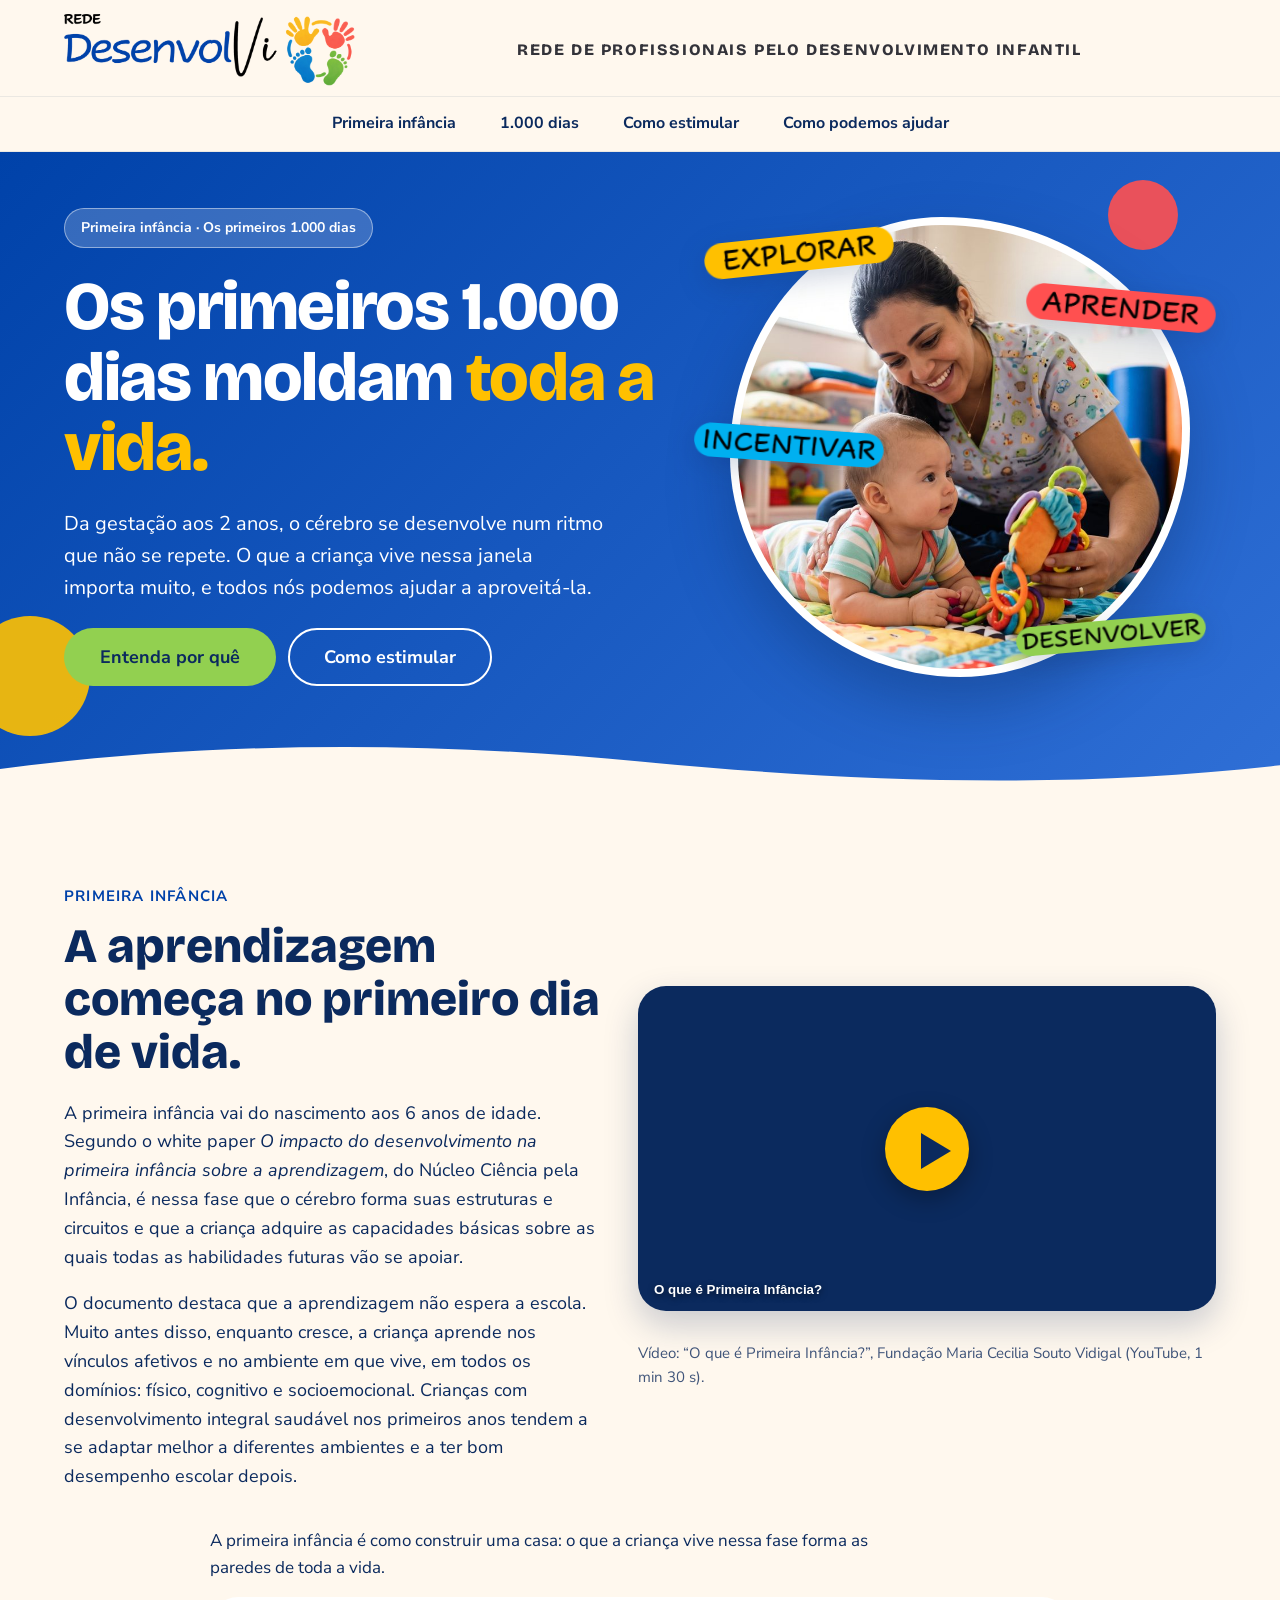
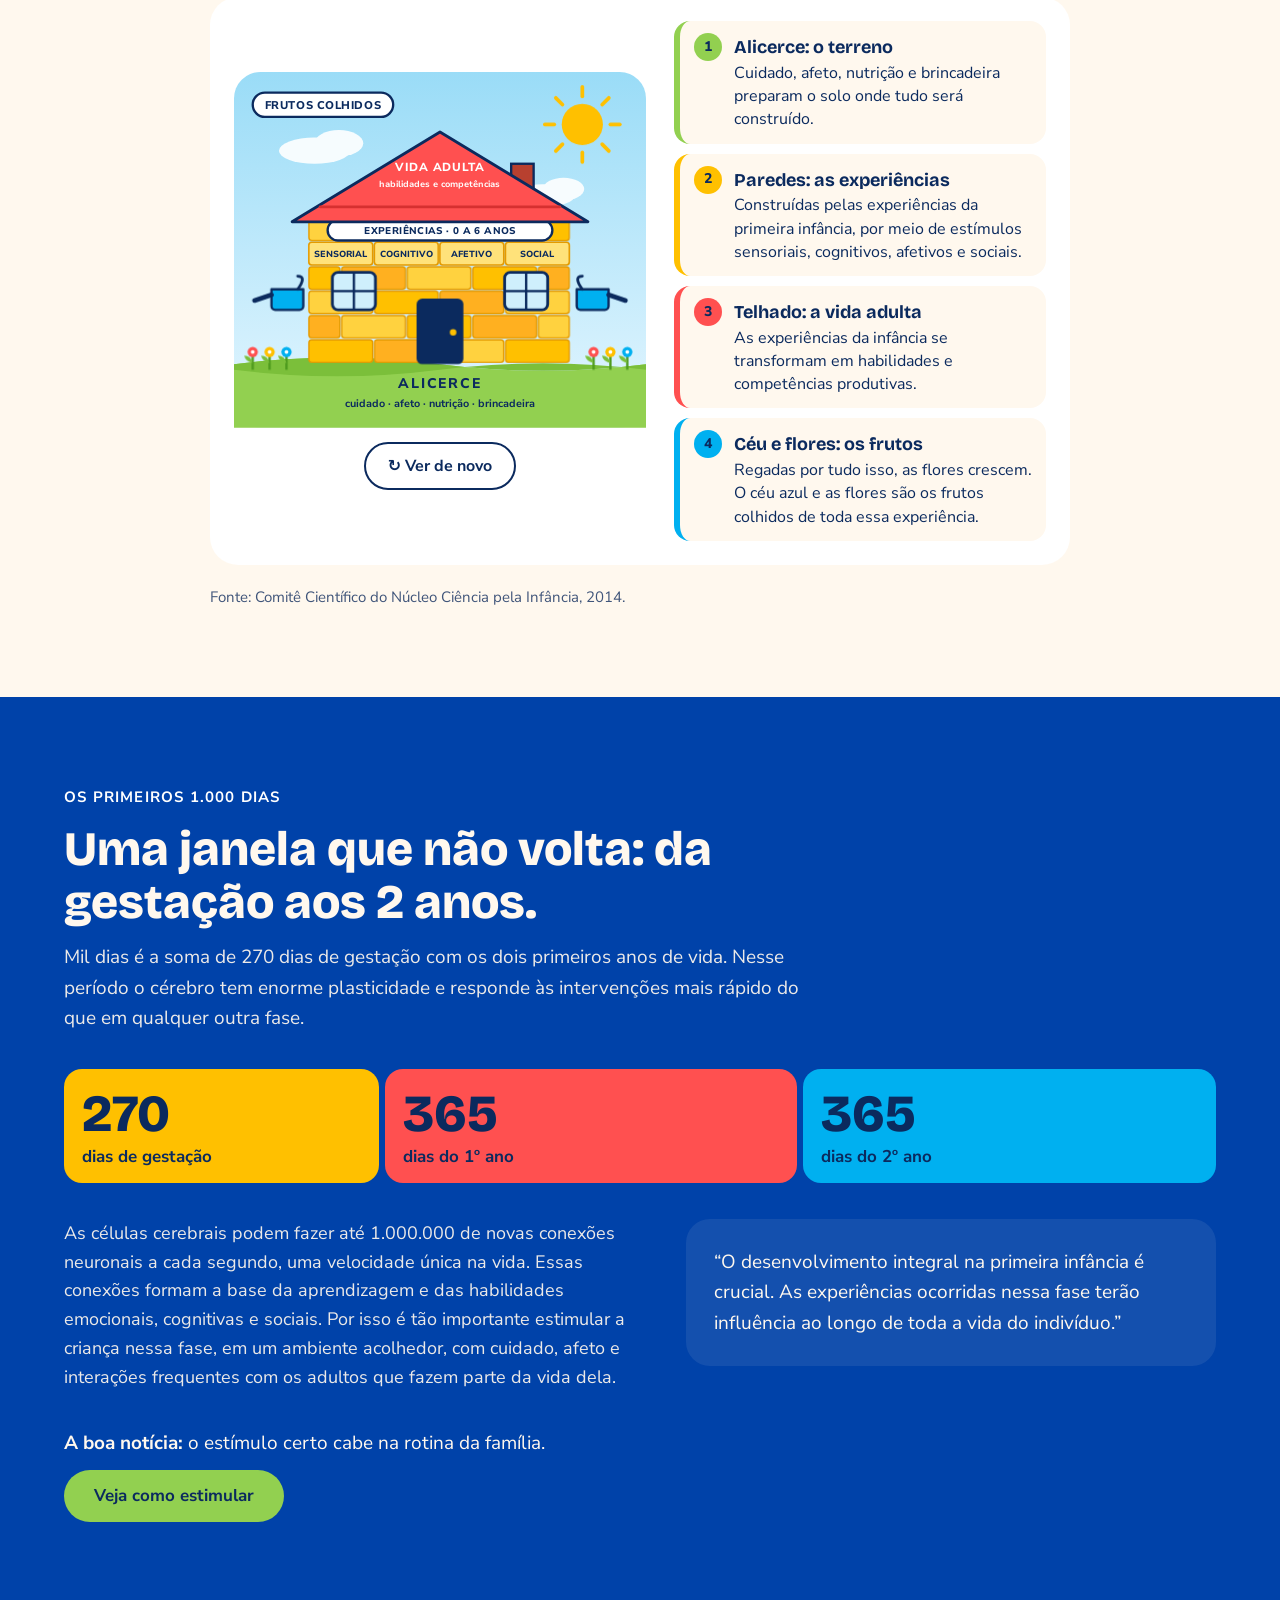
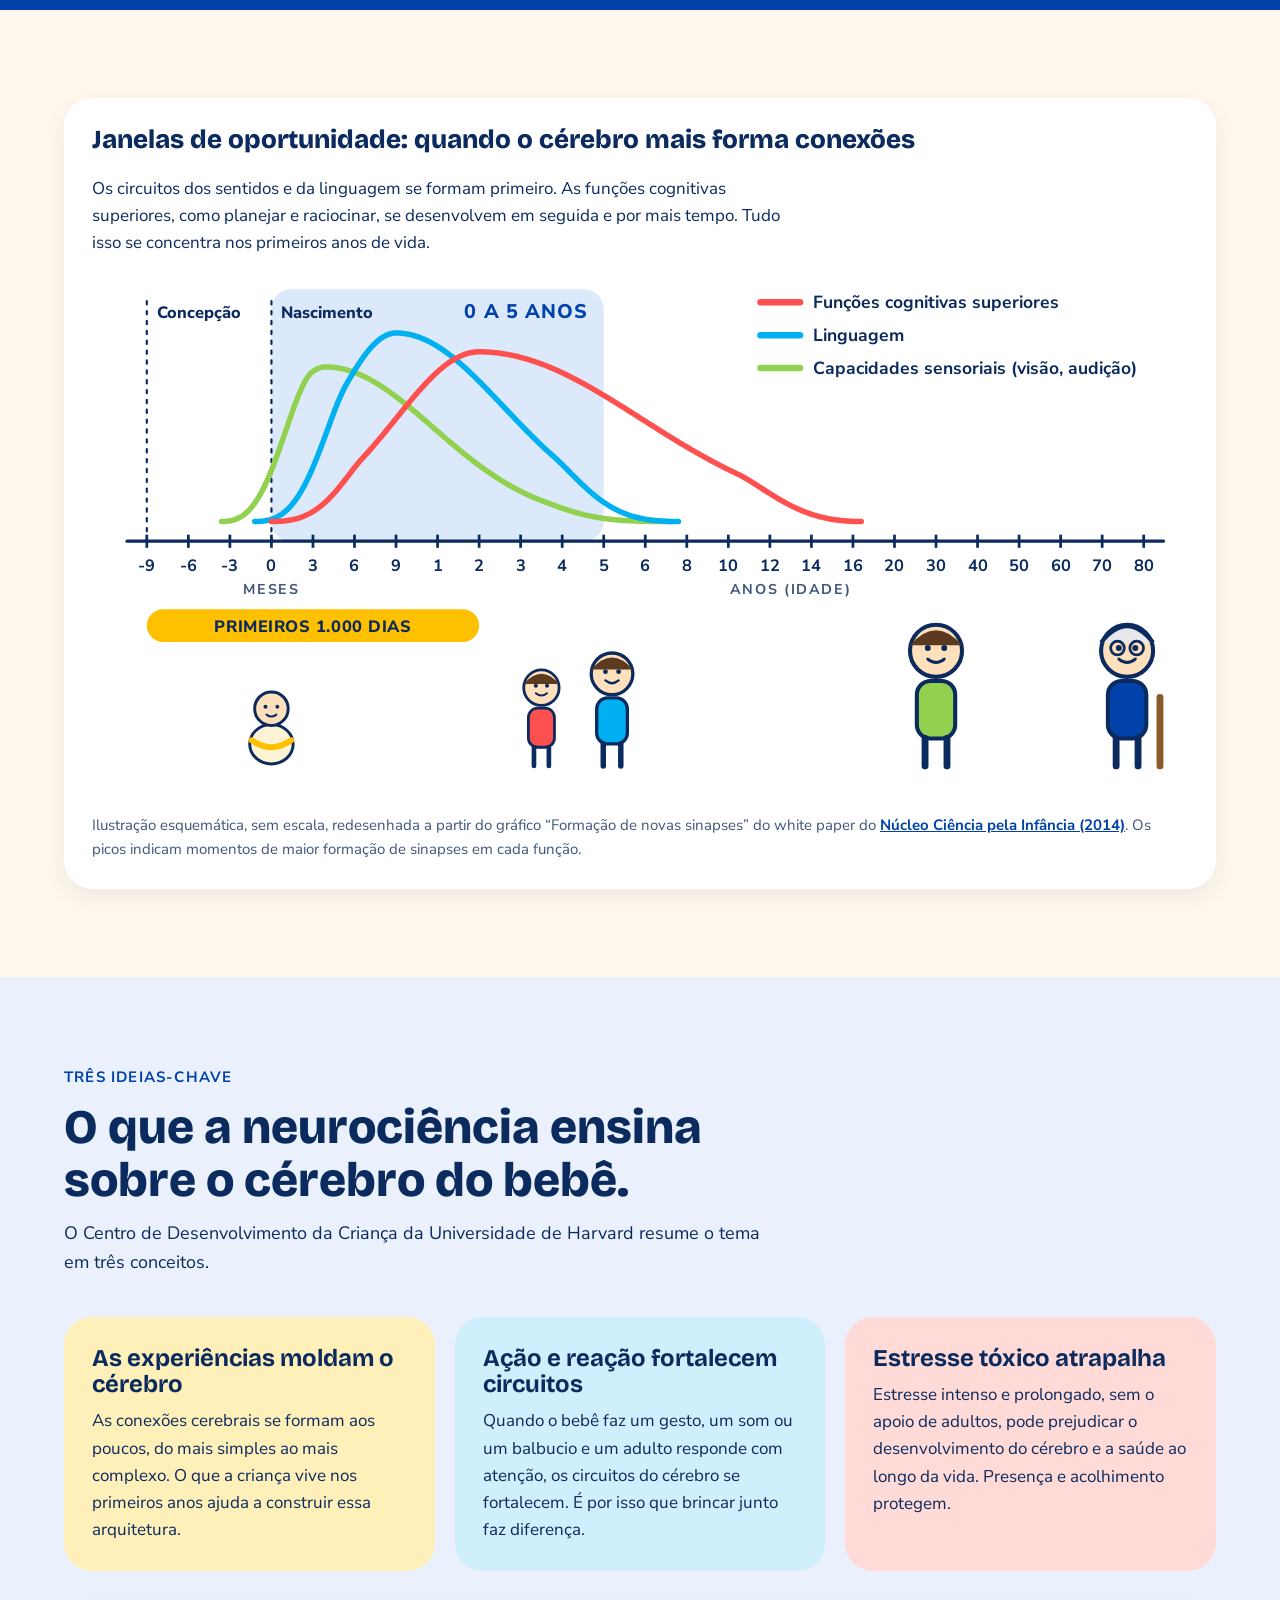
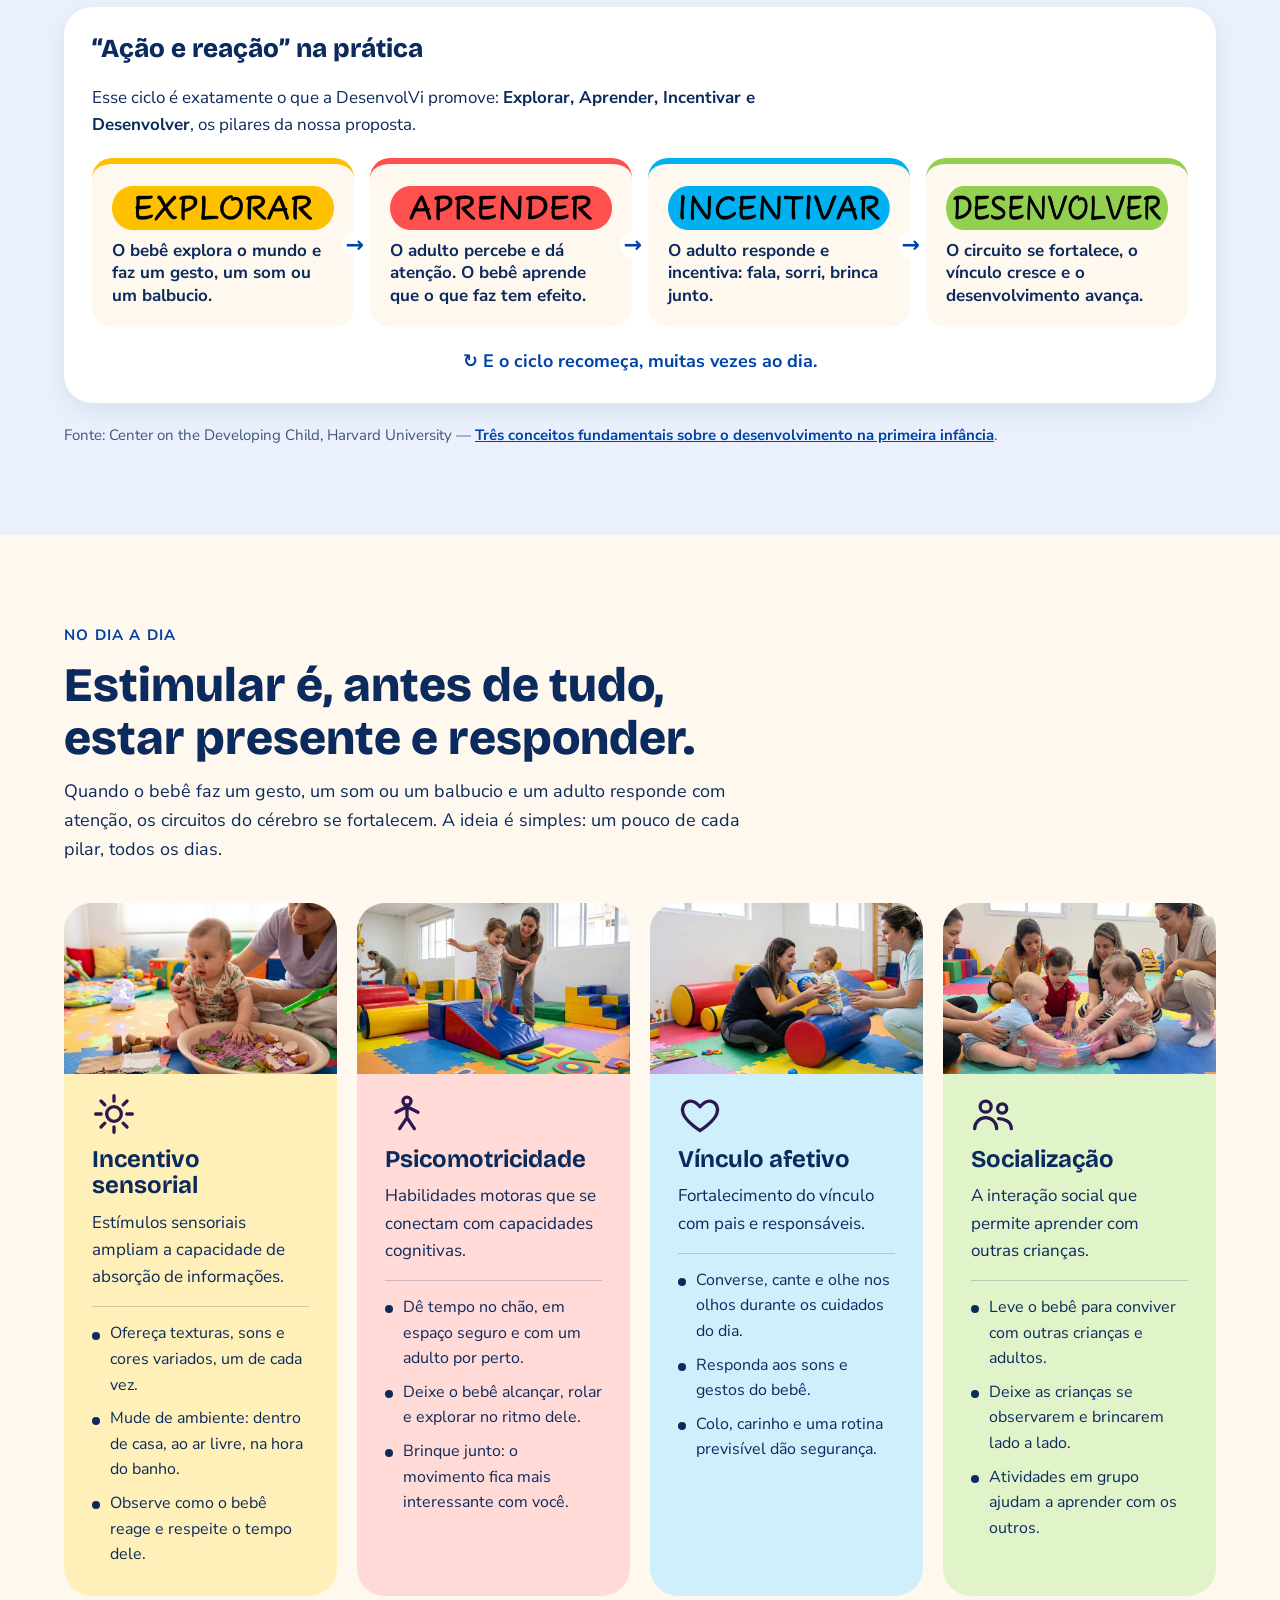
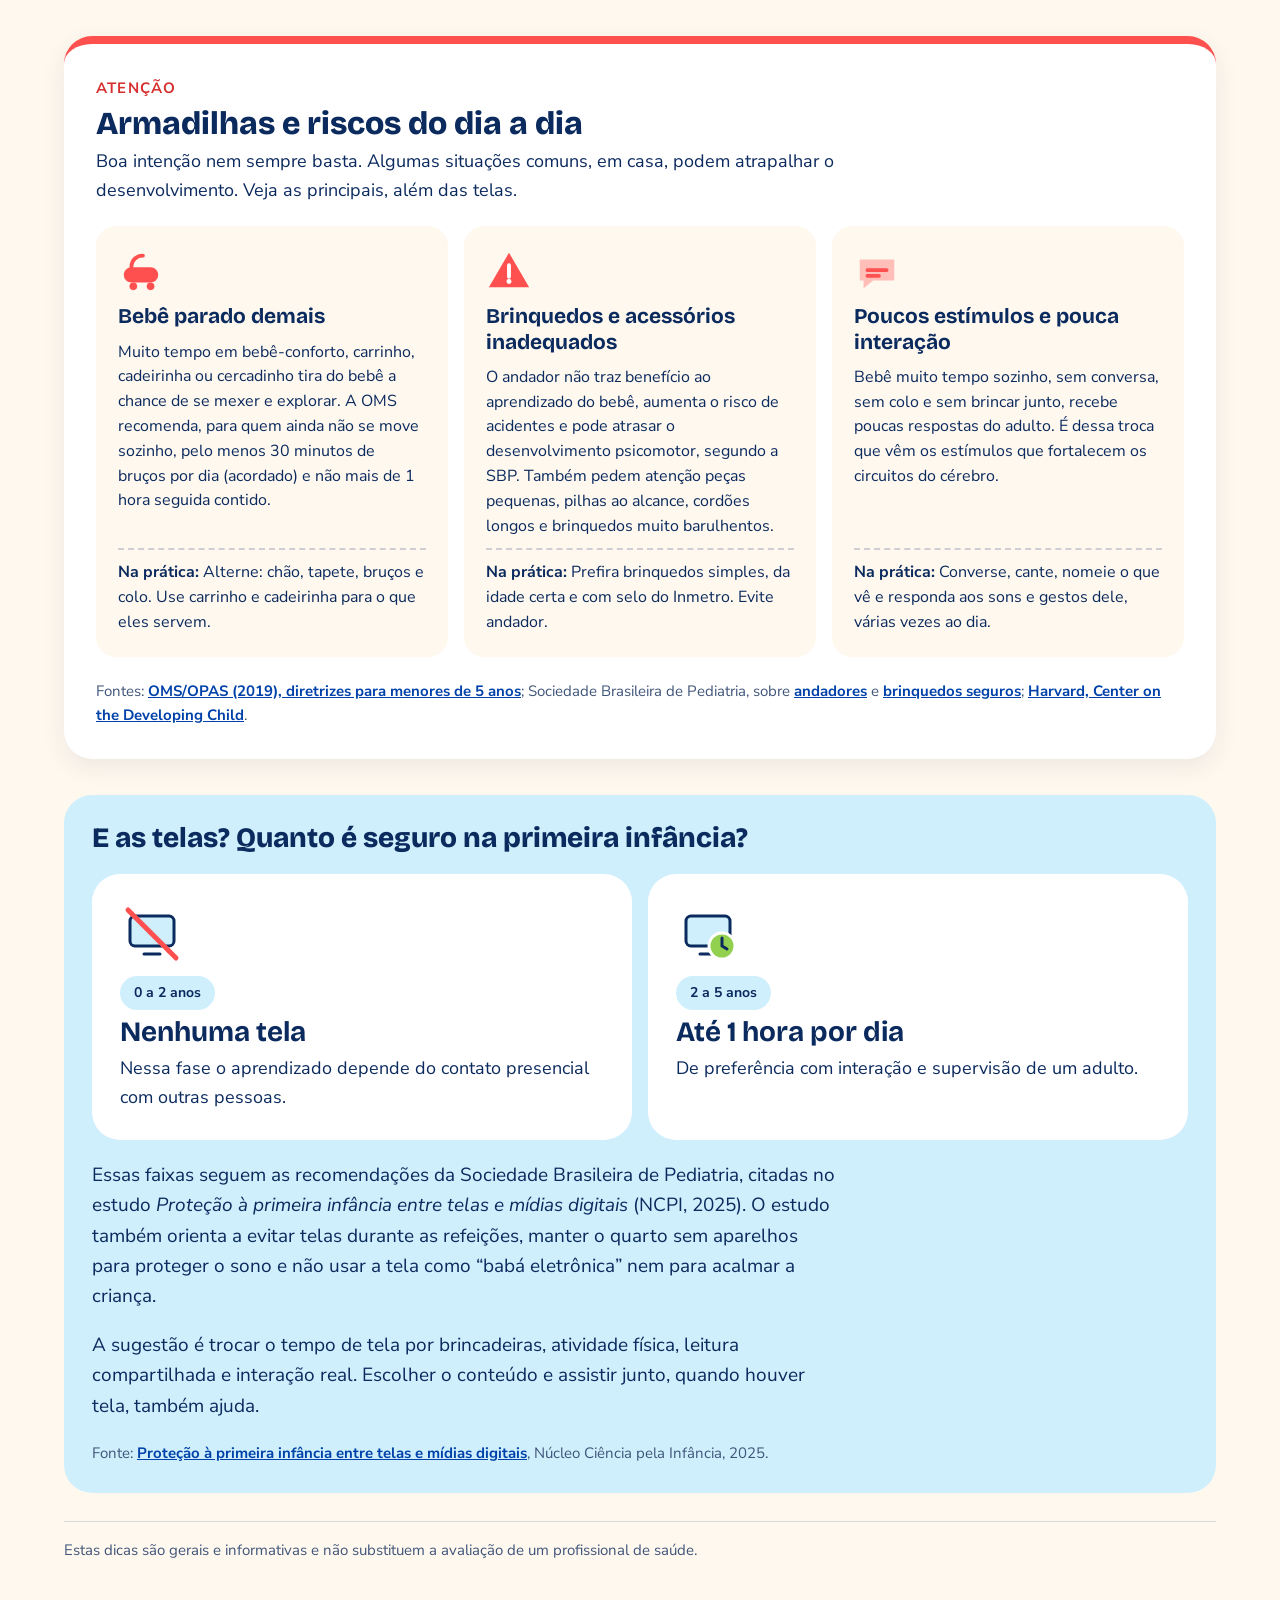
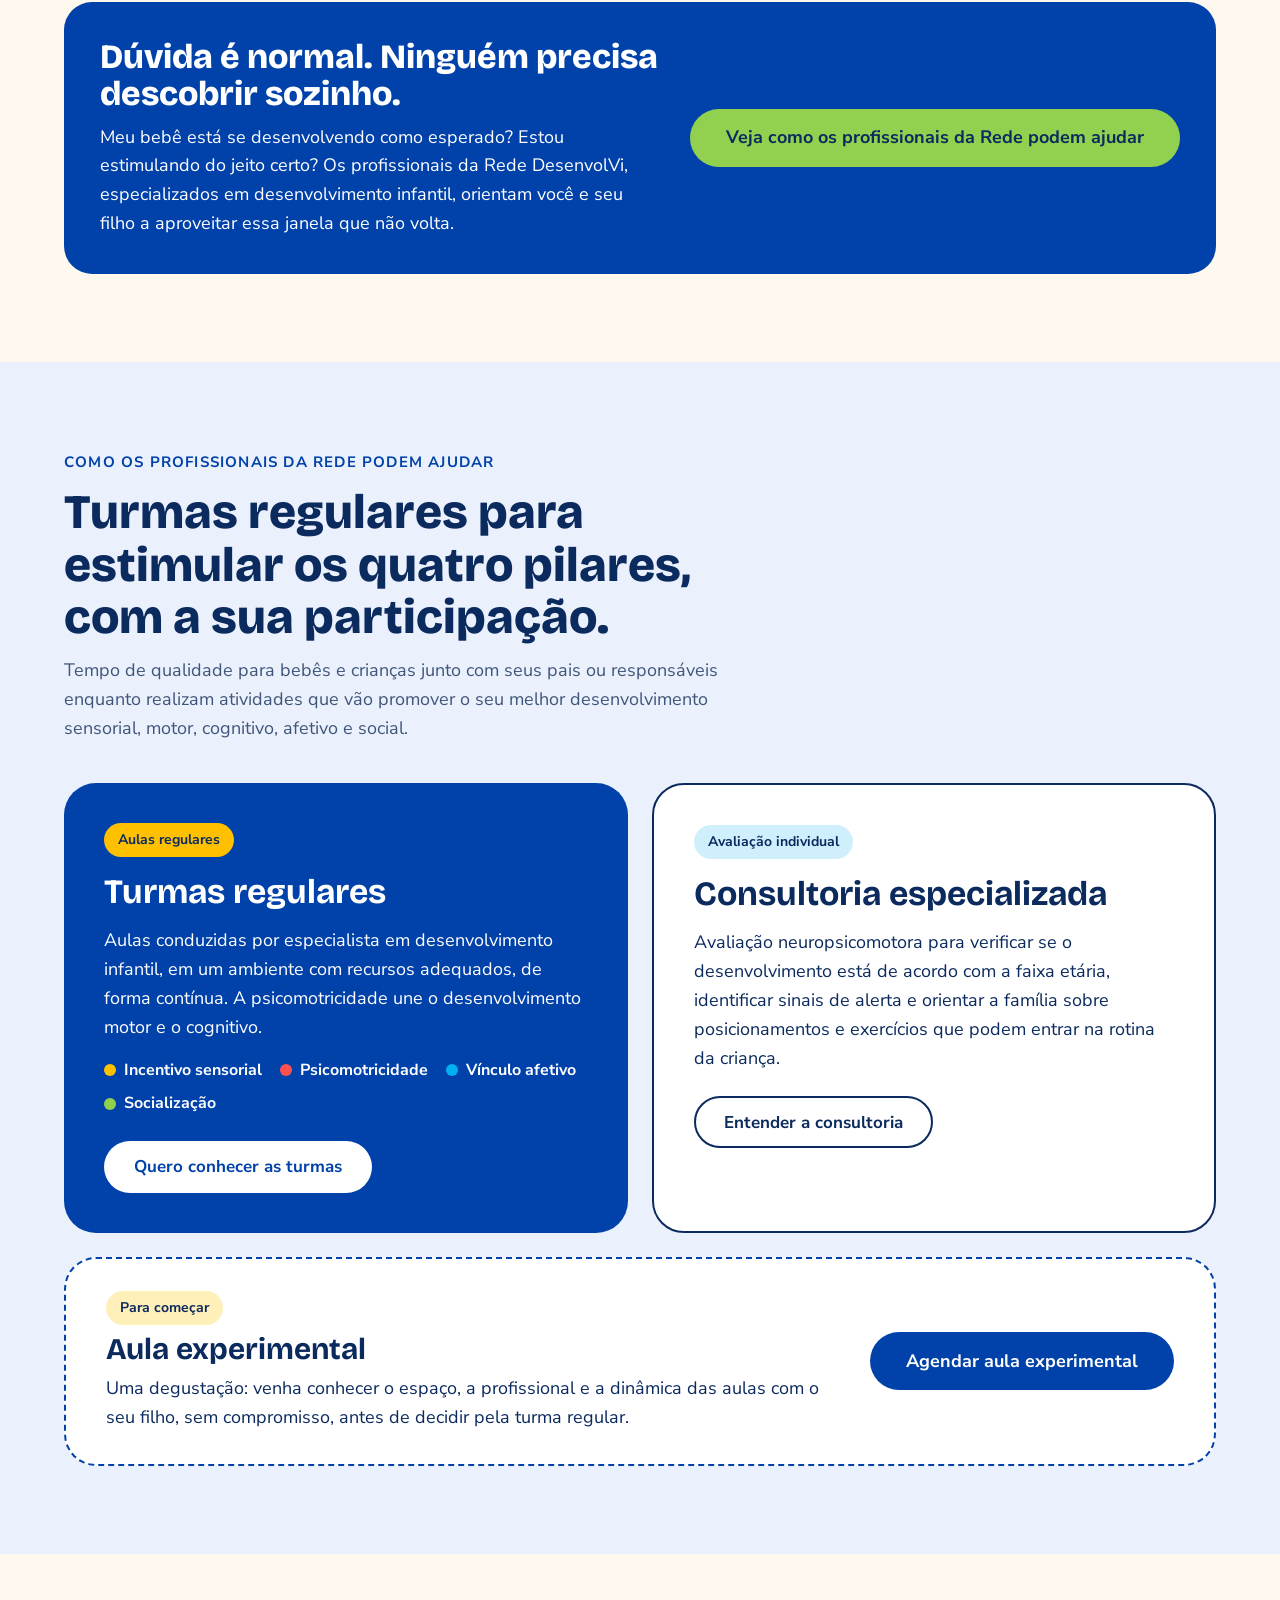
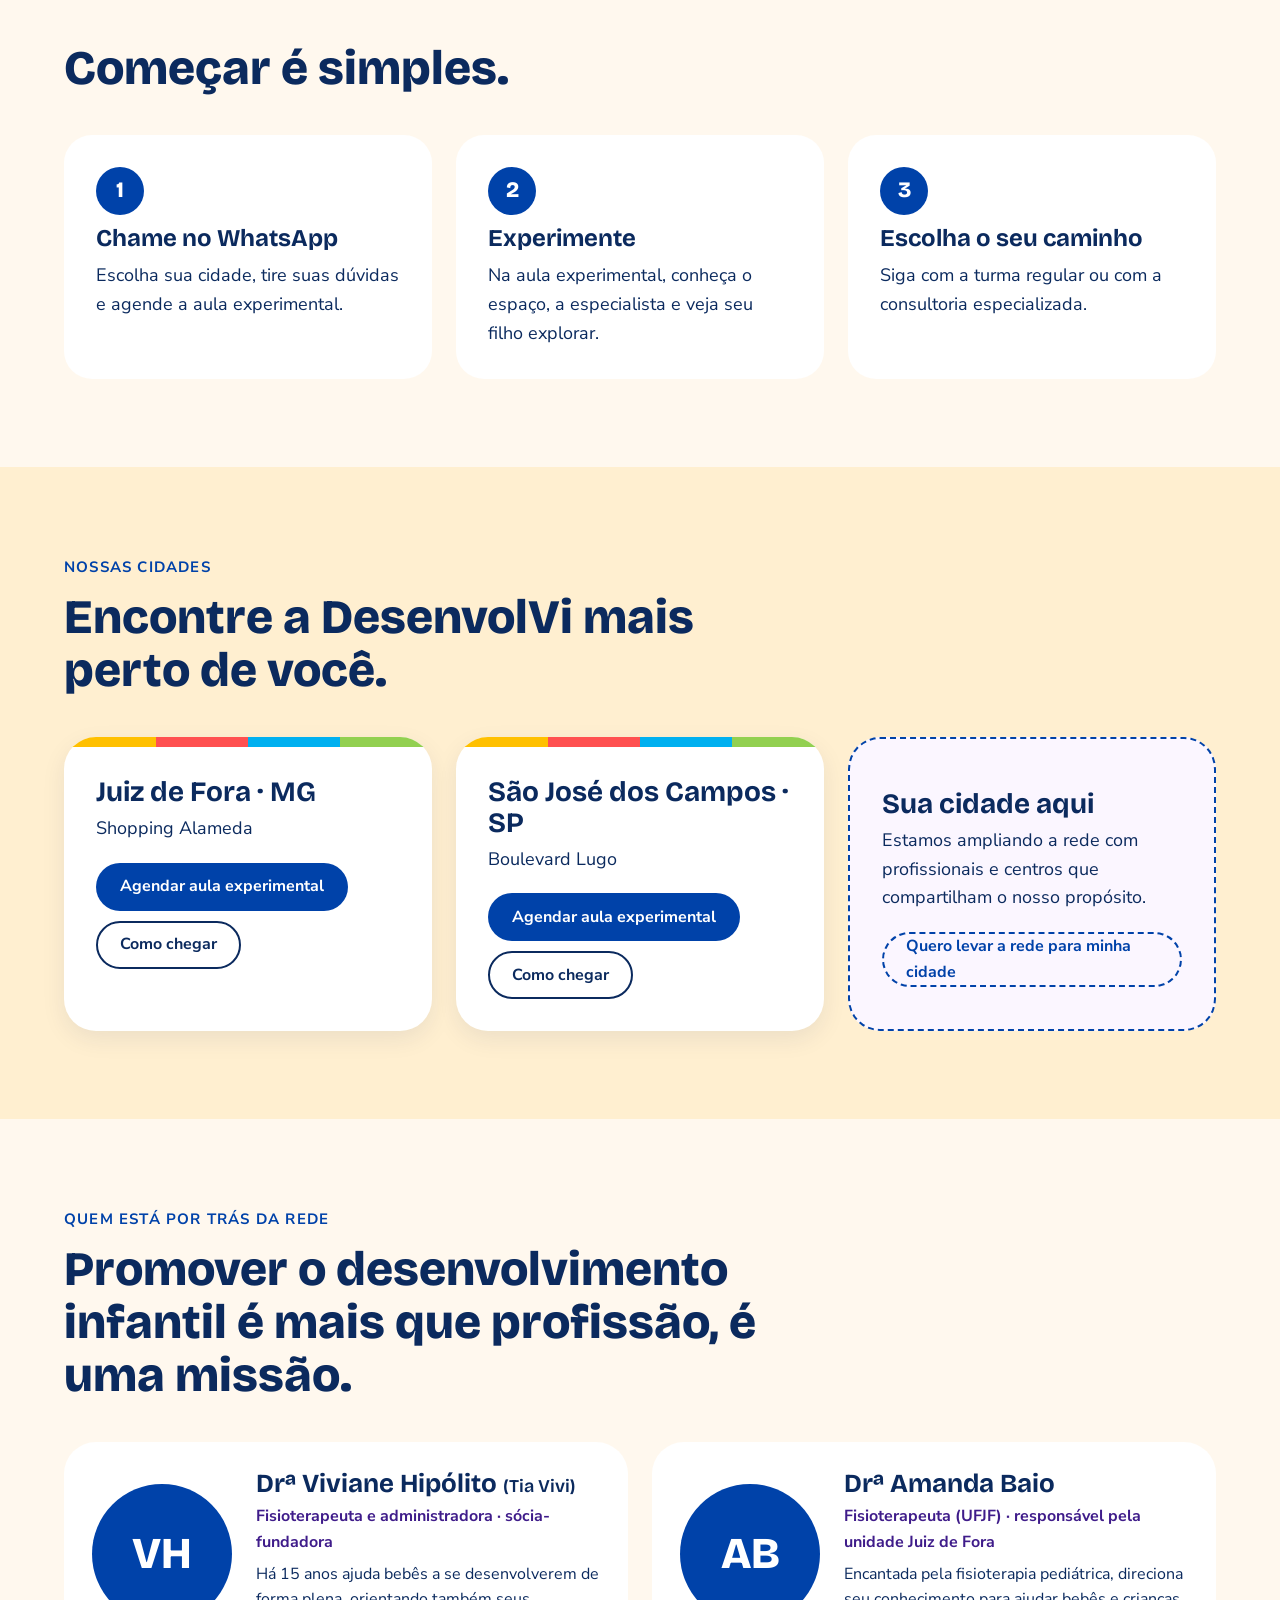
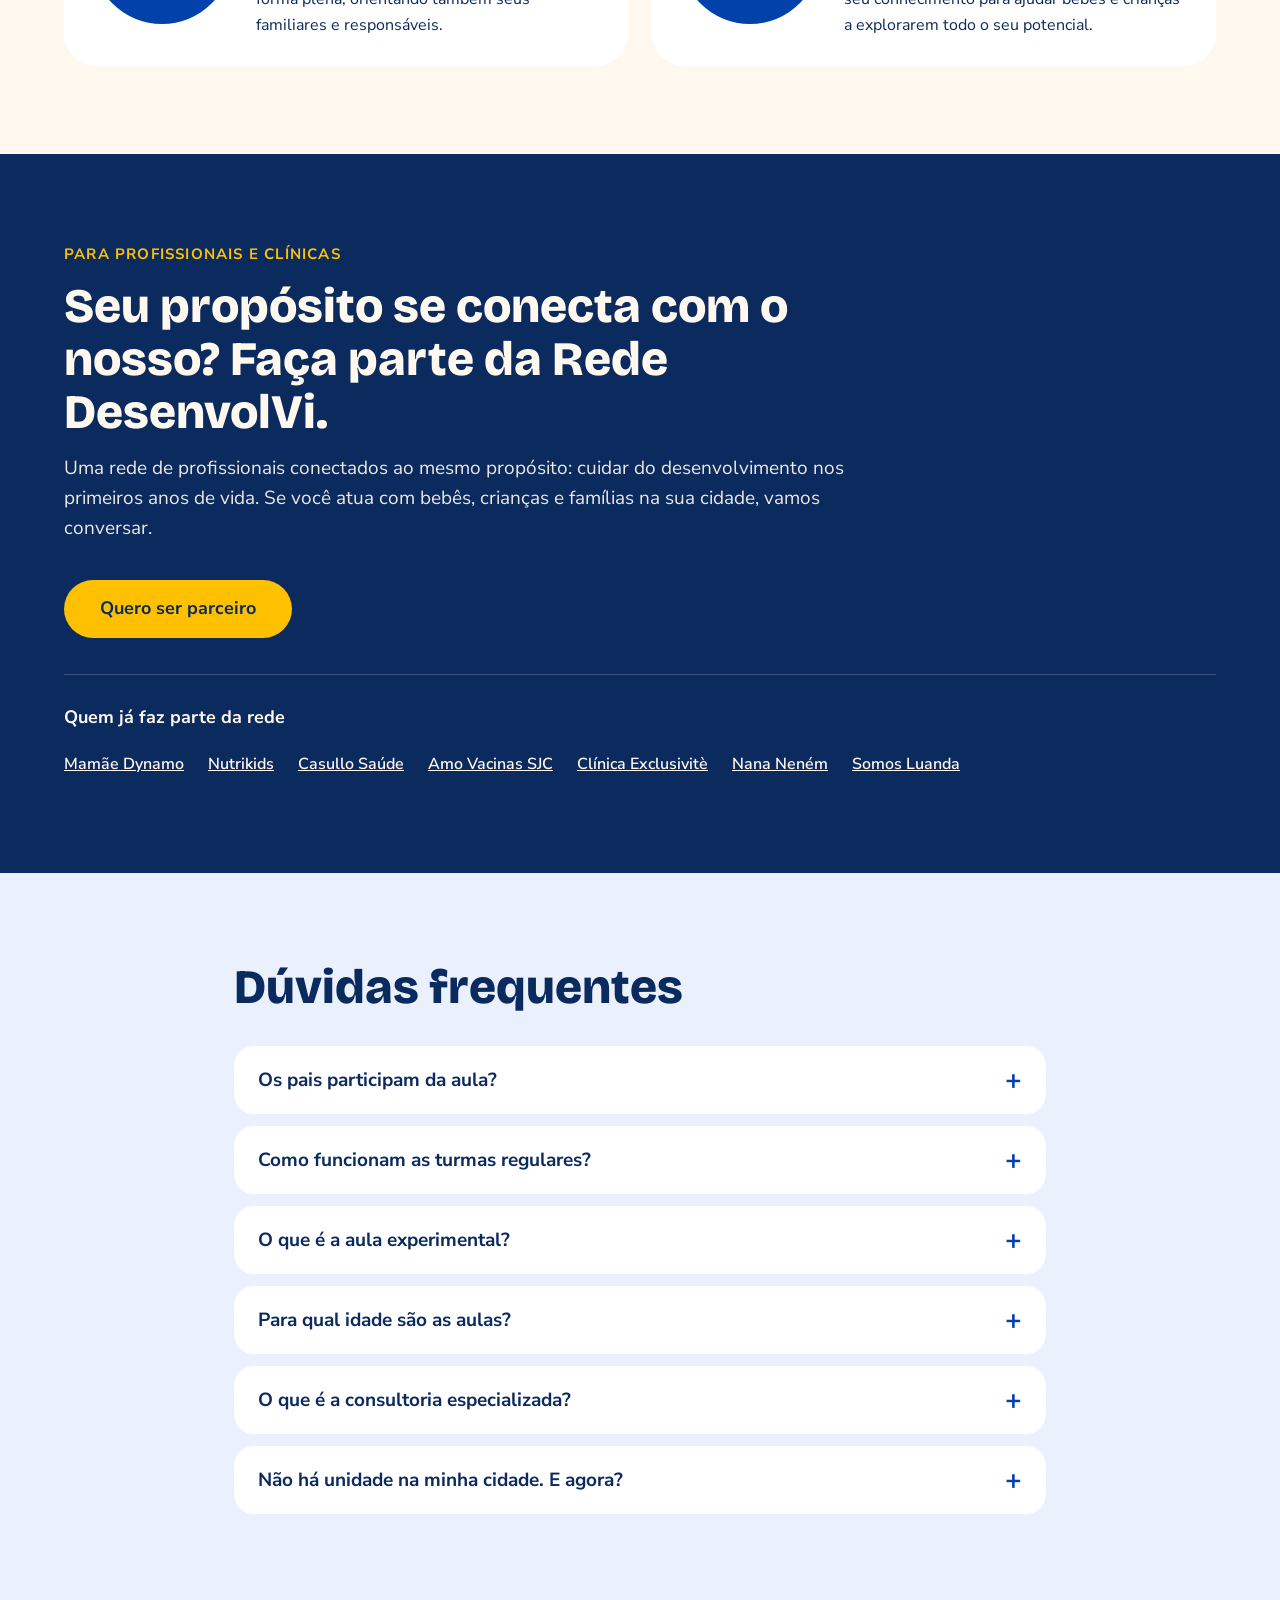
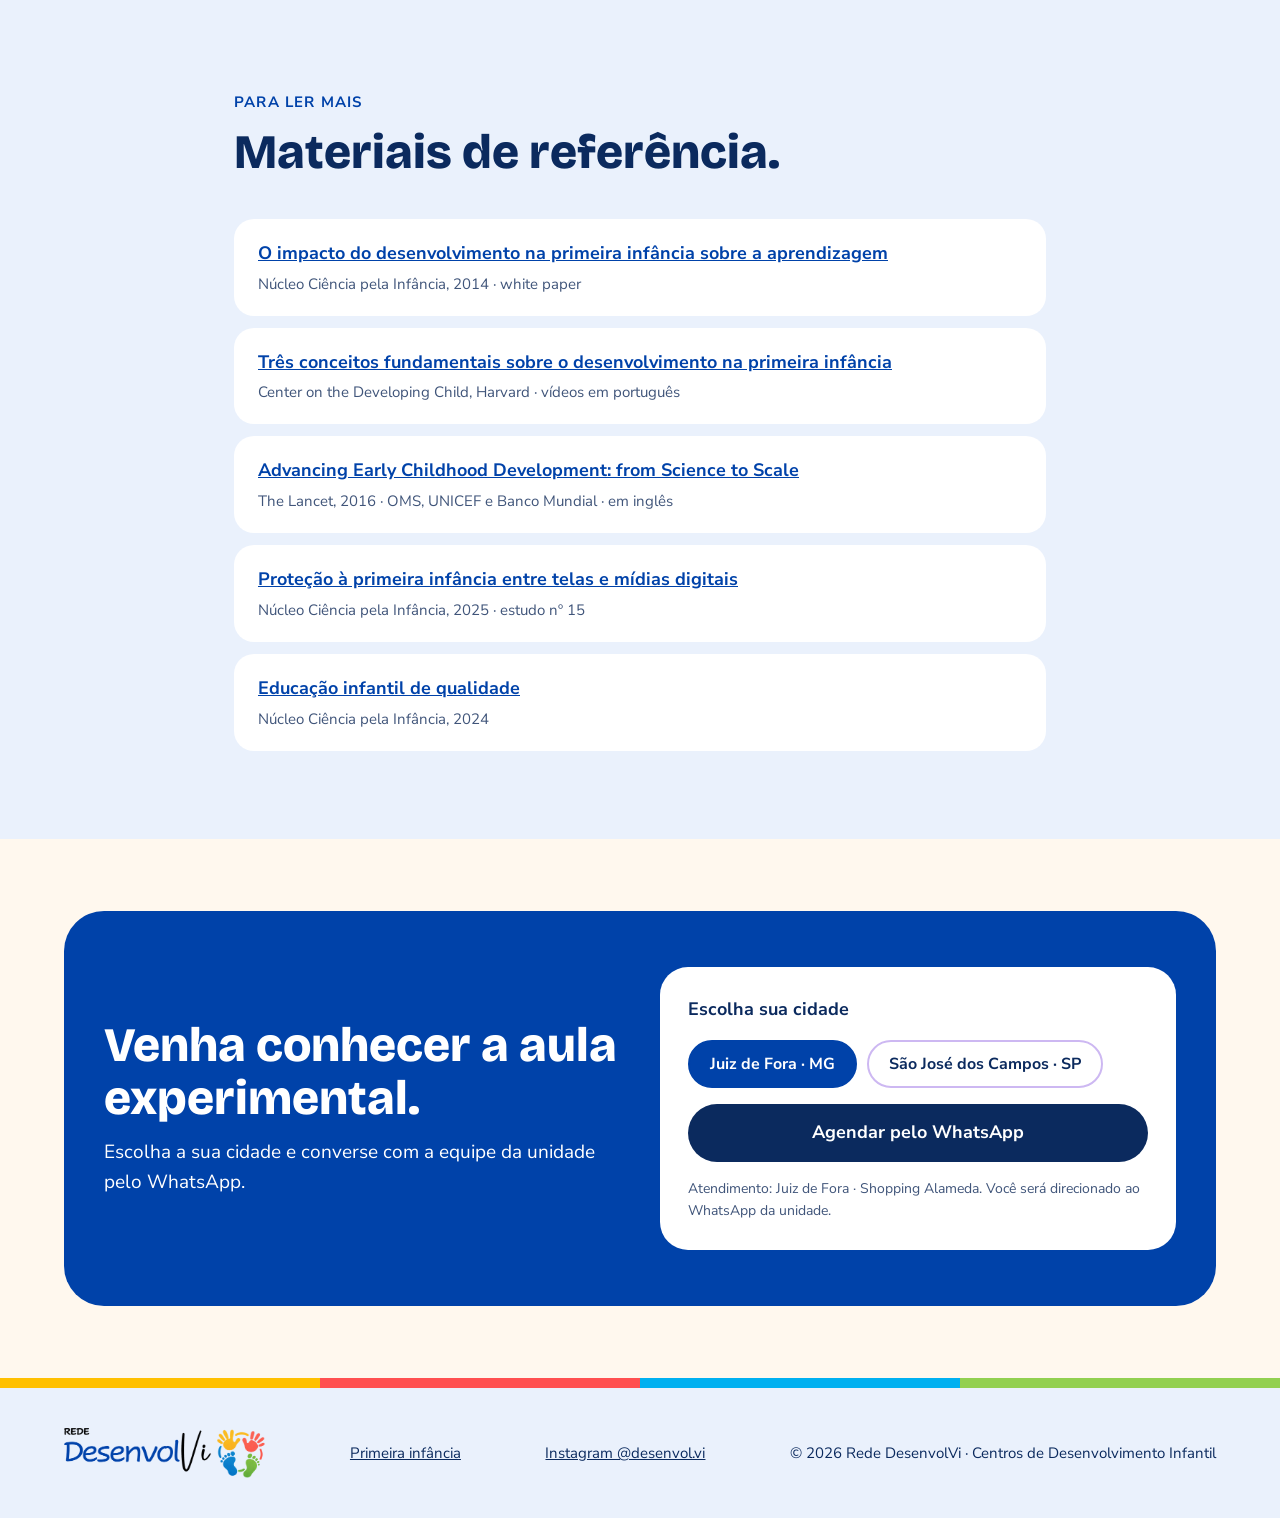
==== index.html @ 89bd02f7 "Site Rede DesenvolVi: versão inicial Co-Authored-By: Claude Sonnet 5.5 <noreply@anthropic.com> Claud" ====
<!doctype html>
<html lang="pt-BR">
<head>
<meta charset="utf-8">
<meta name="viewport" content="width=device-width, initial-scale=1">
<title>Rede DesenvolVi — Centros de Desenvolvimento Infantil</title>
<meta name="description" content="O que acontece nos primeiros 1.000 dias muda a vida inteira. Veja como estimular seu filho e como os profissionais da Rede DesenvolVi podem ajudar, com turmas regulares para bebês e crianças junto com os pais.">
<meta name="theme-color" content="#0042A9">
<meta property="og:type" content="website">
<meta property="og:title" content="Rede DesenvolVi — Centros de Desenvolvimento Infantil">
<meta property="og:description" content="Os primeiros anos passam rápido. Aproveite cada um deles, perto de você.">
<meta property="og:image" content="assets/img/icone.png">
<link rel="icon" type="image/png" href="assets/img/icone-64.png">
<link rel="apple-touch-icon" href="assets/img/icone-192.png">
<link rel="preconnect" href="https://fonts.googleapis.com">
<link rel="preconnect" href="https://fonts.gstatic.com" crossorigin>
<link href="https://fonts.googleapis.com/css2?family=Bricolage+Grotesque:opsz,wght@12..96,500;12..96,700;12..96,800&family=Nunito+Sans:wght@400;600;700&display=swap" rel="stylesheet">
<link rel="stylesheet" href="assets/css/style.css">
<script type="application/ld+json">
{"@context":"https://schema.org","@type":"Organization","name":"Rede DesenvolVi","url":"https://www.desenvolvi.site","logo":"assets/img/icone.png","sameAs":["https://www.instagram.com/desenvol.vi/"]}
</script>
</head>
<body>
<a class="skip" href="#conteudo">Pular para o conteúdo</a>

<header class="site-header">
  <div class="wrap">
    <a class="brand" href="#" aria-label="Rede DesenvolVi — início"><img src="assets/img/logo-rede.png" width="291" height="72" alt="Rede DesenvolVi"></a>
    <p class="tagline">Rede de profissionais pelo <br class="tl-br">desenvolvimento infantil</p>
    <button class="menu-toggle" type="button" id="menu-toggle" aria-label="Abrir menu" aria-expanded="false" aria-controls="menu-bar"><span></span><span></span><span></span></button>
  </div>
</header>
<div class="site-bar" id="menu-bar">
  <div class="wrap">
    <nav class="nav" aria-label="Principal">
      <a href="#primeira-infancia">Primeira infância</a>
      <a href="#mil-dias">1.000 dias</a>
      <a href="#em-casa">Como estimular</a>
      <a href="#servicos">Como podemos ajudar</a>
    </nav>
  </div>
</div>

<main id="conteudo">

<!-- TOPO -->
<section class="hero-top" id="topo">
  <span class="blob b1" aria-hidden="true"></span><span class="blob b2" aria-hidden="true"></span><span class="blob b3" aria-hidden="true"></span>
  <div class="wrap">
    <div class="ht-text">
      <span class="chip-w">Primeira infância · Os primeiros 1.000 dias</span>
      <h1>Os primeiros 1.000 dias moldam <em>toda a vida.</em></h1>
      <p class="lead">Da gestação aos 2 anos, o cérebro se desenvolve num ritmo que não se repete. O que a criança vive nessa janela importa muito, e todos nós podemos ajudar a aproveitá-la.</p>
      <div class="ht-cta">
        <a class="btn btn-green btn-lg" href="#primeira-infancia" data-evento="hero_entenda">Entenda por quê</a>
        <a class="btn btn-ghost btn-lg" href="#em-casa" data-evento="hero_estimular">Como estimular</a>
      </div>
    </div>
    <div class="ht-art">
      <div class="ht-frame" data-foto="hero">
        <img src="assets/img/icone.png" width="440" height="440" alt="Bebê engatinhando, ilustração da marca DesenvolVi">
      </div>
      <img class="pill p1" src="assets/img/explorar.png" alt="" aria-hidden="true">
      <img class="pill p2" src="assets/img/aprender.png" alt="" aria-hidden="true">
      <img class="pill p3" src="assets/img/incentivar.png" alt="" aria-hidden="true">
      <img class="pill p4" src="assets/img/desenvolver.png" alt="" aria-hidden="true">
    </div>
  </div>
  <svg class="ht-wave" viewBox="0 0 1440 60" preserveAspectRatio="none" aria-hidden="true"><path d="M0 60V30C240 0 480 0 720 22s480 30 720 4v34z" fill="#FFF8EE"/></svg>
</section>

<!-- PRIMEIRA INFÂNCIA -->
<section class="section" id="primeira-infancia">
  <div class="wrap">
    <div class="pi-top">
      <div class="pi-text">
        <div class="section-head">
      <span class="eyebrow">Primeira infância</span>
      <h2>A aprendizagem começa no primeiro dia de vida.</h2>
    </div>
        <div class="prose">
      <p>A primeira infância vai do nascimento aos 6 anos de idade. Segundo o white paper <em>O impacto do desenvolvimento na primeira infância sobre a aprendizagem</em>, do Núcleo Ciência pela Infância, é nessa fase que o cérebro forma suas estruturas e circuitos e que a criança adquire as capacidades básicas sobre as quais todas as habilidades futuras vão se apoiar.</p>
      <p>O documento destaca que a aprendizagem não espera a escola. Muito antes disso, enquanto cresce, a criança aprende nos vínculos afetivos e no ambiente em que vive, em todos os domínios: físico, cognitivo e socioemocional. Crianças com desenvolvimento integral saudável nos primeiros anos tendem a se adaptar melhor a diferentes ambientes e a ter bom desempenho escolar depois.</p>
    </div>
      </div>
      <div class="pi-video">
        <div class="video-box" id="video-pi-box" data-video="primeiraInfancia"></div>
        <p class="fonte">Vídeo: “O que é Primeira Infância?”, Fundação Maria Cecilia Souto Vidigal (YouTube, 1 min 30 s).</p>
      </div>
    </div>
    <div class="pi-more">
    <figure class="foto-banner" data-foto="primeiraInfancia" hidden></figure>
<p class="info-lead casa-intro">A primeira infância é como construir uma casa: o que a criança vive nessa fase forma as paredes de toda a vida.</p>
    <div class="casa-row">
      <figure class="casa casa-anim" id="casa-anim" aria-label="Animação: a primeira infância como as paredes de uma casa">
        <div class="casa-art"><svg viewBox="0 0 440 380" role="img" aria-labelledby="casa-t casa-d"><title id="casa-t">Casa sendo construída sobre um terreno verde</title><desc id="casa-d">Animação: o terreno verde é o alicerce de cuidado, afeto, nutrição e brincadeira. As paredes amarelas são construídas pelas experiências sensoriais, cognitivas, afetivas e sociais da primeira infância. O telhado é a vida adulta, com habilidades e competências. O céu azul e as flores são os frutos colhidos.</desc><defs><linearGradient id="ceu" x1="0" y1="0" x2="0" y2="1"><stop offset="0" stop-color="#9ADCF7"/><stop offset="1" stop-color="#E4F6FF"/></linearGradient></defs><rect width="440" height="380" rx="28" fill="url(#ceu)"/><g fill="#fff" opacity=".9"><ellipse cx="86" cy="84" rx="38" ry="14"/><ellipse cx="112" cy="76" rx="26" ry="14"/><ellipse cx="330" cy="132" rx="34" ry="12"/><ellipse cx="352" cy="125" rx="22" ry="12"/></g><g class="st sol" style="--d:6.9s"><circle cx="372" cy="56" r="22" fill="#FFC000"/><line x1="402.0" y1="56.0" x2="412.0" y2="56.0" stroke="#FFC000" stroke-width="4" stroke-linecap="round"/><line x1="393.2" y1="77.2" x2="400.3" y2="84.3" stroke="#FFC000" stroke-width="4" stroke-linecap="round"/><line x1="372.0" y1="86.0" x2="372.0" y2="96.0" stroke="#FFC000" stroke-width="4" stroke-linecap="round"/><line x1="350.8" y1="77.2" x2="343.7" y2="84.3" stroke="#FFC000" stroke-width="4" stroke-linecap="round"/><line x1="342.0" y1="56.0" x2="332.0" y2="56.0" stroke="#FFC000" stroke-width="4" stroke-linecap="round"/><line x1="350.8" y1="34.8" x2="343.7" y2="27.7" stroke="#FFC000" stroke-width="4" stroke-linecap="round"/><line x1="372.0" y1="26.0" x2="372.0" y2="16.0" stroke="#FFC000" stroke-width="4" stroke-linecap="round"/><line x1="393.2" y1="34.8" x2="400.3" y2="27.7" stroke="#FFC000" stroke-width="4" stroke-linecap="round"/></g><g class="st pop" style="--d:6.9s"><rect x="20" y="22" width="150" height="26" rx="13" fill="#fff" stroke="#0B2A5E" stroke-width="2.5"/><text x="95" y="40" text-anchor="middle" font-size="12" font-weight="800" fill="#0B2A5E" letter-spacing=".6">FRUTOS COLHIDOS</text></g><g class="st fund" style="--d:0.2s"><path d="M0 312q110-14 220 0t220 0v68H0z" fill="#92D050"/><path d="M0 312q110-14 220 0t220 0v6q-110-14-220 0t-220 0z" fill="#7BBF3A"/><text x="220" y="338" text-anchor="middle" font-size="15" font-weight="800" fill="#0B2A5E" letter-spacing="2">ALICERCE</text><text x="220" y="358" text-anchor="middle" font-size="11.5" font-weight="700" fill="#0B2A5E">cuidado · afeto · nutrição · brincadeira</text></g><rect class="st tij" style="--d:1.90s" x="80" y="286" width="68" height="24" rx="3" fill="#FFC000" stroke="#E59B00" stroke-width="1.5"/><rect class="st tij" style="--d:1.96s" x="150" y="286" width="68" height="24" rx="3" fill="#FFB020" stroke="#E59B00" stroke-width="1.5"/><rect class="st tij" style="--d:2.02s" x="220" y="286" width="68" height="24" rx="3" fill="#FFD23F" stroke="#E59B00" stroke-width="1.5"/><rect class="st tij" style="--d:2.08s" x="290" y="286" width="68" height="24" rx="3" fill="#FFC000" stroke="#E59B00" stroke-width="1.5"/><rect class="st tij" style="--d:2.32s" x="80" y="260" width="33" height="24" rx="3" fill="#FFB020" stroke="#E59B00" stroke-width="1.5"/><rect class="st tij" style="--d:2.38s" x="115" y="260" width="68" height="24" rx="3" fill="#FFD23F" stroke="#E59B00" stroke-width="1.5"/><rect class="st tij" style="--d:2.44s" x="185" y="260" width="68" height="24" rx="3" fill="#FFC000" stroke="#E59B00" stroke-width="1.5"/><rect class="st tij" style="--d:2.50s" x="255" y="260" width="68" height="24" rx="3" fill="#FFB020" stroke="#E59B00" stroke-width="1.5"/><rect class="st tij" style="--d:2.56s" x="325" y="260" width="33" height="24" rx="3" fill="#FFD23F" stroke="#E59B00" stroke-width="1.5"/><rect class="st tij" style="--d:2.74s" x="80" y="234" width="68" height="24" rx="3" fill="#FFD23F" stroke="#E59B00" stroke-width="1.5"/><rect class="st tij" style="--d:2.80s" x="150" y="234" width="68" height="24" rx="3" fill="#FFC000" stroke="#E59B00" stroke-width="1.5"/><rect class="st tij" style="--d:2.86s" x="220" y="234" width="68" height="24" rx="3" fill="#FFB020" stroke="#E59B00" stroke-width="1.5"/><rect class="st tij" style="--d:2.92s" x="290" y="234" width="68" height="24" rx="3" fill="#FFD23F" stroke="#E59B00" stroke-width="1.5"/><rect class="st tij" style="--d:3.16s" x="80" y="208" width="33" height="24" rx="3" fill="#FFC000" stroke="#E59B00" stroke-width="1.5"/><rect class="st tij" style="--d:3.22s" x="115" y="208" width="68" height="24" rx="3" fill="#FFB020" stroke="#E59B00" stroke-width="1.5"/><rect class="st tij" style="--d:3.28s" x="185" y="208" width="68" height="24" rx="3" fill="#FFD23F" stroke="#E59B00" stroke-width="1.5"/><rect class="st tij" style="--d:3.34s" x="255" y="208" width="68" height="24" rx="3" fill="#FFC000" stroke="#E59B00" stroke-width="1.5"/><rect class="st tij" style="--d:3.40s" x="325" y="208" width="33" height="24" rx="3" fill="#FFB020" stroke="#E59B00" stroke-width="1.5"/><rect class="st tij" style="--d:3.58s" x="80" y="182" width="68" height="24" rx="3" fill="#FFB020" stroke="#E59B00" stroke-width="1.5"/><rect class="st tij" style="--d:3.64s" x="150" y="182" width="68" height="24" rx="3" fill="#FFD23F" stroke="#E59B00" stroke-width="1.5"/><rect class="st tij" style="--d:3.70s" x="220" y="182" width="68" height="24" rx="3" fill="#FFC000" stroke="#E59B00" stroke-width="1.5"/><rect class="st tij" style="--d:3.76s" x="290" y="182" width="68" height="24" rx="3" fill="#FFB020" stroke="#E59B00" stroke-width="1.5"/><rect class="st tij" style="--d:4.00s" x="80" y="156" width="33" height="24" rx="3" fill="#FFD23F" stroke="#E59B00" stroke-width="1.5"/><rect class="st tij" style="--d:4.06s" x="115" y="156" width="68" height="24" rx="3" fill="#FFC000" stroke="#E59B00" stroke-width="1.5"/><rect class="st tij" style="--d:4.12s" x="185" y="156" width="68" height="24" rx="3" fill="#FFB020" stroke="#E59B00" stroke-width="1.5"/><rect class="st tij" style="--d:4.18s" x="255" y="156" width="68" height="24" rx="3" fill="#FFD23F" stroke="#E59B00" stroke-width="1.5"/><rect class="st tij" style="--d:4.24s" x="325" y="156" width="33" height="24" rx="3" fill="#FFC000" stroke="#E59B00" stroke-width="1.5"/><g class="st tij" style="--d:3.63s"><rect x="80" y="182" width="68" height="24" rx="3" fill="#FFE27A" stroke="#E59B00" stroke-width="1.5"/><text x="114" y="198" text-anchor="middle" font-size="9.5" font-weight="800" fill="#0B2A5E">SENSORIAL</text></g><g class="st tij" style="--d:3.69s"><rect x="150" y="182" width="68" height="24" rx="3" fill="#FFE27A" stroke="#E59B00" stroke-width="1.5"/><text x="184" y="198" text-anchor="middle" font-size="9.5" font-weight="800" fill="#0B2A5E">COGNITIVO</text></g><g class="st tij" style="--d:3.75s"><rect x="220" y="182" width="68" height="24" rx="3" fill="#FFE27A" stroke="#E59B00" stroke-width="1.5"/><text x="254" y="198" text-anchor="middle" font-size="9.5" font-weight="800" fill="#0B2A5E">AFETIVO</text></g><g class="st tij" style="--d:3.81s"><rect x="290" y="182" width="68" height="24" rx="3" fill="#FFE27A" stroke="#E59B00" stroke-width="1.5"/><text x="324" y="198" text-anchor="middle" font-size="9.5" font-weight="800" fill="#0B2A5E">SOCIAL</text></g><g class="st pop" style="--d:4.3s"><rect x="100" y="158" width="240" height="22" rx="11" fill="#fff" stroke="#0B2A5E" stroke-width="2.5"/><text x="220" y="173" text-anchor="middle" font-size="10.5" font-weight="800" fill="#0B2A5E" letter-spacing=".4">EXPERIÊNCIAS · 0 A 6 ANOS</text></g><g class="st pop" style="--d:4.7s"><rect x="195" y="242" width="50" height="70" rx="6" fill="#0B2A5E"/><circle cx="234" cy="278" r="3.5" fill="#FFC000"/></g><g class="st pop" style="--d:4.95s"><rect x="105" y="214" width="46" height="40" rx="6" fill="#CFEFFC" stroke="#0B2A5E" stroke-width="3"/><path d="M128 214v40M105 234h46" stroke="#0B2A5E" stroke-width="2.5"/></g><g class="st pop" style="--d:5.1s"><rect x="289" y="214" width="46" height="40" rx="6" fill="#CFEFFC" stroke="#0B2A5E" stroke-width="3"/><path d="M312 214v40M289 234h46" stroke="#0B2A5E" stroke-width="2.5"/></g><g class="st telhado" style="--d:5.7s"><rect x="296" y="98" width="24" height="52" fill="#B8402F" stroke="#0B2A5E" stroke-width="2.5"/><path d="M62 160L220 64L378 160z" fill="#FF5050" stroke="#0B2A5E" stroke-width="3" stroke-linejoin="round"/><path d="M92 144h256" stroke="#D63030" stroke-width="3" stroke-linecap="round"/><text x="220" y="106" text-anchor="middle" font-size="12.5" font-weight="800" fill="#fff" letter-spacing="1">VIDA ADULTA</text><text x="220" y="123" text-anchor="middle" font-size="9.5" font-weight="700" fill="#fff">habilidades e competências</text></g><g class="st cresce" style="--d:7.6s"><line x1="20" y1="318" x2="20" y2="302" stroke="#4E9A1E" stroke-width="2.5"/><path d="M20 311q-8-2-9-8 7 0 9 8z" fill="#7BBF3A"/><circle cx="20" cy="299" r="5.5" fill="#FF5050"/><circle cx="20" cy="299" r="2" fill="#fff"/></g><g class="st cresce" style="--d:7.9s"><line x1="38" y1="318" x2="38" y2="302" stroke="#4E9A1E" stroke-width="2.5"/><path d="M38 311q-8-2-9-8 7 0 9 8z" fill="#7BBF3A"/><circle cx="38" cy="299" r="5.5" fill="#FFC000"/><circle cx="38" cy="299" r="2" fill="#fff"/></g><g class="st cresce" style="--d:8.2s"><line x1="56" y1="318" x2="56" y2="302" stroke="#4E9A1E" stroke-width="2.5"/><path d="M56 311q-8-2-9-8 7 0 9 8z" fill="#7BBF3A"/><circle cx="56" cy="299" r="5.5" fill="#00B0F0"/><circle cx="56" cy="299" r="2" fill="#fff"/></g><g class="st cresce" style="--d:8.2s"><line x1="384" y1="318" x2="384" y2="302" stroke="#4E9A1E" stroke-width="2.5"/><path d="M384 311q-8-2-9-8 7 0 9 8z" fill="#7BBF3A"/><circle cx="384" cy="299" r="5.5" fill="#FF5050"/><circle cx="384" cy="299" r="2" fill="#fff"/></g><g class="st cresce" style="--d:7.9s"><line x1="402" y1="318" x2="402" y2="302" stroke="#4E9A1E" stroke-width="2.5"/><path d="M402 311q-8-2-9-8 7 0 9 8z" fill="#7BBF3A"/><circle cx="402" cy="299" r="5.5" fill="#FFC000"/><circle cx="402" cy="299" r="2" fill="#fff"/></g><g class="st cresce" style="--d:7.6s"><line x1="420" y1="318" x2="420" y2="302" stroke="#4E9A1E" stroke-width="2.5"/><path d="M420 311q-8-2-9-8 7 0 9 8z" fill="#7BBF3A"/><circle cx="420" cy="299" r="5.5" fill="#00B0F0"/><circle cx="420" cy="299" r="2" fill="#fff"/></g><g class="st pop" style="--d:6.9s"><path d="M40 232h34v18a4 4 0 0 1-4 4h-26a4 4 0 0 1-4-4z" fill="#00B0F0" stroke="#0B2A5E" stroke-width="2.5" stroke-linejoin="round"/><path d="M40 238L22 244" stroke="#0B2A5E" stroke-width="5" stroke-linecap="round"/><path d="M68 232q10-14 0-14" fill="none" stroke="#0B2A5E" stroke-width="3" stroke-linecap="round"/></g><path class="gota" style="--d:7.00s;--dx:-2px" d="M14 252q-3.2 5.2 0 7.6 3.2-2.4 0-7.6z" fill="#00B0F0" stroke="#0077A8" stroke-width=".8"/><path class="gota" style="--d:7.18s;--dx:1px" d="M26 252q-3.2 5.2 0 7.6 3.2-2.4 0-7.6z" fill="#00B0F0" stroke="#0077A8" stroke-width=".8"/><path class="gota" style="--d:7.36s;--dx:3px" d="M38 252q-3.2 5.2 0 7.6 3.2-2.4 0-7.6z" fill="#00B0F0" stroke="#0077A8" stroke-width=".8"/><path class="gota" style="--d:7.54s;--dx:6px" d="M50 252q-3.2 5.2 0 7.6 3.2-2.4 0-7.6z" fill="#00B0F0" stroke="#0077A8" stroke-width=".8"/><path class="gota" style="--d:7.09s;--dx:-2px" d="M20 252q-3.2 5.2 0 7.6 3.2-2.4 0-7.6z" fill="#7FD6F7" stroke="#0077A8" stroke-width=".8"/><path class="gota" style="--d:7.27s;--dx:1px" d="M32 252q-3.2 5.2 0 7.6 3.2-2.4 0-7.6z" fill="#7FD6F7" stroke="#0077A8" stroke-width=".8"/><path class="gota" style="--d:7.45s;--dx:3px" d="M44 252q-3.2 5.2 0 7.6 3.2-2.4 0-7.6z" fill="#7FD6F7" stroke="#0077A8" stroke-width=".8"/><path class="gota" style="--d:7.63s;--dx:6px" d="M56 252q-3.2 5.2 0 7.6 3.2-2.4 0-7.6z" fill="#7FD6F7" stroke="#0077A8" stroke-width=".8"/><g class="st pop" style="--d:6.9s"><path d="M366 232h34v18a4 4 0 0 1-4 4h-26a4 4 0 0 1-4-4z" fill="#00B0F0" stroke="#0B2A5E" stroke-width="2.5" stroke-linejoin="round"/><path d="M400 238L418 244" stroke="#0B2A5E" stroke-width="5" stroke-linecap="round"/><path d="M372 232q-10-14 0-14" fill="none" stroke="#0B2A5E" stroke-width="3" stroke-linecap="round"/></g><path class="gota" style="--d:7.00s;--dx:2px" d="M426 252q-3.2 5.2 0 7.6 3.2-2.4 0-7.6z" fill="#00B0F0" stroke="#0077A8" stroke-width=".8"/><path class="gota" style="--d:7.18s;--dx:-1px" d="M414 252q-3.2 5.2 0 7.6 3.2-2.4 0-7.6z" fill="#00B0F0" stroke="#0077A8" stroke-width=".8"/><path class="gota" style="--d:7.36s;--dx:-3px" d="M402 252q-3.2 5.2 0 7.6 3.2-2.4 0-7.6z" fill="#00B0F0" stroke="#0077A8" stroke-width=".8"/><path class="gota" style="--d:7.54s;--dx:-6px" d="M390 252q-3.2 5.2 0 7.6 3.2-2.4 0-7.6z" fill="#00B0F0" stroke="#0077A8" stroke-width=".8"/><path class="gota" style="--d:7.09s;--dx:2px" d="M432 252q-3.2 5.2 0 7.6 3.2-2.4 0-7.6z" fill="#7FD6F7" stroke="#0077A8" stroke-width=".8"/><path class="gota" style="--d:7.27s;--dx:-1px" d="M420 252q-3.2 5.2 0 7.6 3.2-2.4 0-7.6z" fill="#7FD6F7" stroke="#0077A8" stroke-width=".8"/><path class="gota" style="--d:7.45s;--dx:-3px" d="M408 252q-3.2 5.2 0 7.6 3.2-2.4 0-7.6z" fill="#7FD6F7" stroke="#0077A8" stroke-width=".8"/><path class="gota" style="--d:7.63s;--dx:-6px" d="M396 252q-3.2 5.2 0 7.6 3.2-2.4 0-7.6z" fill="#7FD6F7" stroke="#0077A8" stroke-width=".8"/></svg>
          <button type="button" class="btn btn-outline btn-sm casa-replay" id="casa-replay">↻ Ver de novo</button>
        </div>
        <div class="casa-text">
          <ol class="casa-steps"><li class="st-step" style="--c:#92D050;--d:0.2s"><span class="n">1</span><div><b>Alicerce: o terreno</b><span>Cuidado, afeto, nutrição e brincadeira preparam o solo onde tudo será construído.</span></div></li><li class="st-step" style="--c:#FFC000;--d:1.9s"><span class="n">2</span><div><b>Paredes: as experiências</b><span>Construídas pelas experiências da primeira infância, por meio de estímulos sensoriais, cognitivos, afetivos e sociais.</span></div></li><li class="st-step" style="--c:#FF5050;--d:5.7s"><span class="n">3</span><div><b>Telhado: a vida adulta</b><span>As experiências da infância se transformam em habilidades e competências produtivas.</span></div></li><li class="st-step" style="--c:#00B0F0;--d:6.9s"><span class="n">4</span><div><b>Céu e flores: os frutos</b><span>Regadas por tudo isso, as flores crescem. O céu azul e as flores são os frutos colhidos de toda essa experiência.</span></div></li></ol>
        </div>
      </figure>
    </div>
    <p class="fonte">Fonte: Comitê Científico do Núcleo Ciência pela Infância, 2014.</p>
    </div>
  </div>
</section>

<!-- ATO 1: OS PRIMEIROS 1.000 DIAS -->
<section class="mil on-dark" id="mil-dias">
  <div class="wrap">
    <div class="mil-head">
      <span class="eyebrow">Os primeiros 1.000 dias</span>
      <h2>Uma janela que não volta: da gestação aos 2 anos.</h2>
      <p>Mil dias é a soma de 270 dias de gestação com os dois primeiros anos de vida. Nesse período o cérebro tem enorme plasticidade e responde às intervenções mais rápido do que em qualquer outra fase.</p>
    </div>
    <div class="timeline" role="img" aria-label="Linha do tempo dos 1.000 dias: 270 dias de gestação, 365 dias do primeiro ano e 365 dias do segundo ano.">
      <div class="seg seg-1" style="flex:270"><strong>270</strong><span>dias de gestação</span></div>
      <div class="seg seg-2" style="flex:365"><strong>365</strong><span>dias do 1º ano</span></div>
      <div class="seg seg-3" style="flex:365"><strong>365</strong><span>dias do 2º ano</span></div>
    </div>
    <div class="mil-body">
      <p>As células cerebrais podem fazer até 1.000.000 de novas conexões neuronais a cada segundo, uma velocidade única na vida. Essas conexões formam a base da aprendizagem e das habilidades emocionais, cognitivas e sociais. Por isso é tão importante estimular a criança nessa fase, em um ambiente acolhedor, com cuidado, afeto e interações frequentes com os adultos que fazem parte da vida dela.</p>
      <blockquote>“O desenvolvimento integral na primeira infância é crucial. As experiências ocorridas nessa fase terão influência ao longo de toda a vida do indivíduo.”</blockquote>
    </div>
    <div class="mil-hook">
      <p><strong>A boa notícia:</strong> o estímulo certo cabe na rotina da família.</p>
      <a class="btn btn-green" href="#em-casa" data-evento="gancho_mil_dias">Veja como estimular</a>
    </div>
  </div>
</section>

<!-- JANELAS DE OPORTUNIDADE -->
<section class="section" id="janelas">
  <div class="wrap">
    <div class="infografico" role="group" aria-label="Formação de novas sinapses ao longo da vida">
      <h3>Janelas de oportunidade: quando o cérebro mais forma conexões</h3>
      <p class="info-lead">Os circuitos dos sentidos e da linguagem se formam primeiro. As funções cognitivas superiores, como planejar e raciocinar, se desenvolvem em seguida e por mais tempo. Tudo isso se concentra nos primeiros anos de vida.</p>
      <div class="chart-scroll">
      <svg class="sinapses-svg" viewBox="0 88 1000 472" role="img" aria-labelledby="sin-t sin-d" xmlns="http://www.w3.org/2000/svg">
<title id="sin-t">Formação de novas sinapses ao longo da vida</title>
<desc id="sin-d">Gráfico esquemático da idade, da concepção aos 80 anos. As capacidades sensoriais atingem o pico logo nos primeiros meses, a linguagem em torno dos 9 meses e as funções cognitivas superiores por volta de 1 a 2 anos, mantendo-se ativas por mais tempo. A faixa destacada vai do nascimento aos 5 anos.</desc>
<rect x="163.7" y="100" width="303.2" height="230" rx="18" fill="#DCE9FB"/>
<text x="452.9" y="126" text-anchor="end" font-size="18" font-weight="800" fill="#0042A9" letter-spacing="1">0 A 5 ANOS</text>
<line x1="50.0" y1="330" x2="50.0" y2="110" stroke="#0B2A5E" stroke-width="2" stroke-dasharray="3 6" stroke-linecap="round"/>
<text x="59.0" y="126" font-size="15" font-weight="800" fill="#0B2A5E">Concepção</text>
<line x1="163.7" y1="330" x2="163.7" y2="110" stroke="#0B2A5E" stroke-width="2" stroke-dasharray="3 6" stroke-linecap="round"/>
<text x="172.7" y="126" font-size="15" font-weight="800" fill="#0B2A5E">Nascimento</text>
<path d="M118.2 312.0 L119.2 312.0 L120.3 312.0 L121.3 311.9 L122.3 311.8 L123.3 311.7 L124.4 311.6 L125.4 311.5 L126.4 311.3 L127.4 311.1 L128.5 310.8 L129.5 310.5 L130.5 310.2 L131.5 309.8 L132.5 309.4 L133.6 308.9 L134.6 308.4 L135.6 307.8 L136.6 307.2 L137.7 306.5 L138.7 305.8 L139.7 305.0 L140.7 304.1 L141.8 303.2 L142.8 302.2 L143.8 301.1 L144.8 299.9 L145.8 298.7 L146.9 297.4 L147.9 296.1 L148.9 294.6 L149.9 293.1 L151.0 291.5 L152.0 289.9 L153.0 288.1 L154.0 286.3 L155.1 284.4 L156.1 282.4 L157.1 280.4 L158.1 278.2 L159.2 276.0 L160.2 273.7 L161.2 271.4 L162.2 269.0 L163.2 266.5 L164.3 263.9 L165.3 261.3 L166.3 258.6 L167.3 255.9 L168.4 253.2 L169.4 250.3 L170.4 247.5 L171.4 244.6 L172.5 241.7 L173.5 238.7 L174.5 235.7 L175.5 232.8 L176.5 229.8 L177.6 226.8 L178.6 223.8 L179.6 220.8 L180.6 217.9 L181.7 215.0 L182.7 212.1 L183.7 209.2 L184.7 206.5 L185.8 203.7 L186.8 201.1 L187.8 198.5 L188.8 196.0 L189.9 193.6 L190.9 191.2 L191.9 189.0 L192.9 186.9 L193.9 185.0 L195.0 183.1 L196.0 181.4 L197.0 179.9 L198.0 178.5 L199.1 177.3 L200.1 176.2 L201.1 175.3 L202.1 174.6 L203.2 174.0 L204.2 173.4 L205.2 172.8 L206.2 172.4 L207.2 172.0 L208.3 171.7 L209.3 171.4 L210.3 171.2 L211.3 171.0 L212.4 171.0 L213.4 171.0 L214.4 171.0 L215.4 171.0 L216.5 171.0 L217.5 171.1 L218.5 171.2 L219.5 171.3 L220.5 171.4 L221.6 171.5 L222.6 171.6 L223.6 171.8 L224.6 171.9 L225.7 172.1 L226.7 172.3 L227.7 172.5 L228.7 172.8 L229.8 173.0 L230.8 173.2 L231.8 173.5 L232.8 173.8 L233.9 174.1 L234.9 174.4 L235.9 174.7 L236.9 175.1 L237.9 175.4 L239.0 175.8 L240.0 176.2 L241.0 176.6 L242.0 177.0 L243.1 177.4 L244.1 177.8 L245.1 178.3 L246.1 178.7 L247.2 179.2 L248.2 179.7 L249.2 180.2 L250.2 180.7 L251.2 181.2 L252.3 181.7 L253.3 182.3 L254.3 182.8 L255.3 183.4 L256.4 184.0 L257.4 184.6 L258.4 185.2 L259.4 185.8 L260.5 186.4 L261.5 187.1 L262.5 187.7 L263.5 188.4 L264.6 189.0 L265.6 189.7 L266.6 190.4 L267.6 191.1 L268.6 191.8 L269.7 192.5 L270.7 193.2 L271.7 193.9 L272.7 194.7 L273.8 195.4 L274.8 196.2 L275.8 196.9 L276.8 197.7 L277.9 198.4 L278.9 199.2 L279.9 200.0 L280.9 200.8 L281.9 201.6 L283.0 202.4 L284.0 203.2 L285.0 204.0 L286.0 204.9 L287.1 205.7 L288.1 206.5 L289.1 207.4 L290.1 208.2 L291.2 209.0 L292.2 209.9 L293.2 210.8 L294.2 211.6 L295.3 212.5 L296.3 213.3 L297.3 214.2 L298.3 215.1 L299.3 215.9 L300.4 216.8 L301.4 217.7 L302.4 218.6 L303.4 219.5 L304.5 220.3 L305.5 221.2 L306.5 222.1 L307.5 223.0 L308.6 223.9 L309.6 224.8 L310.6 225.7 L311.6 226.6 L312.6 227.4 L313.7 228.3 L314.7 229.2 L315.7 230.1 L316.7 231.0 L317.8 231.9 L318.8 232.8 L319.8 233.6 L320.8 234.5 L321.9 235.4 L322.9 236.3 L323.9 237.2 L324.9 238.0 L325.9 238.9 L327.0 239.8 L328.0 240.6 L329.0 241.5 L330.0 242.4 L331.1 243.2 L332.1 244.1 L333.1 244.9 L334.1 245.8 L335.2 246.6 L336.2 247.5 L337.2 248.3 L338.2 249.1 L339.3 250.0 L340.3 250.8 L341.3 251.6 L342.3 252.4 L343.3 253.2 L344.4 254.0 L345.4 254.8 L346.4 255.6 L347.4 256.4 L348.5 257.2 L349.5 258.0 L350.5 258.8 L351.5 259.5 L352.6 260.3 L353.6 261.0 L354.6 261.8 L355.6 262.5 L356.6 263.3 L357.7 264.0 L358.7 264.7 L359.7 265.5 L360.7 266.2 L361.8 266.9 L362.8 267.6 L363.8 268.3 L364.8 269.0 L365.9 269.7 L366.9 270.4 L367.9 271.0 L368.9 271.7 L370.0 272.3 L371.0 273.0 L372.0 273.6 L373.0 274.3 L374.0 274.9 L375.1 275.5 L376.1 276.2 L377.1 276.8 L378.1 277.4 L379.2 278.0 L380.2 278.6 L381.2 279.2 L382.2 279.7 L383.3 280.3 L384.3 280.9 L385.3 281.4 L386.3 282.0 L387.3 282.5 L388.4 283.1 L389.4 283.6 L390.4 284.1 L391.4 284.6 L392.5 285.2 L393.5 285.7 L394.5 286.2 L395.5 286.6 L396.6 287.1 L397.6 287.6 L398.6 288.1 L399.6 288.5 L400.7 289.0 L401.7 289.5 L402.7 289.9 L403.7 290.3 L404.7 290.8 L405.8 291.2 L406.8 291.6 L407.8 292.0 L408.8 292.4 L409.9 292.8 L410.9 293.2 L411.9 293.6 L412.9 294.0 L414.0 294.4 L415.0 294.8 L416.0 295.1 L417.0 295.5 L418.0 295.9 L419.1 296.3 L420.1 296.6 L421.1 297.0 L422.1 297.4 L423.2 297.8 L424.2 298.2 L425.2 298.5 L426.2 298.9 L427.3 299.3 L428.3 299.6 L429.3 300.0 L430.3 300.3 L431.3 300.7 L432.4 301.0 L433.4 301.4 L434.4 301.7 L435.4 302.0 L436.5 302.3 L437.5 302.7 L438.5 303.0 L439.5 303.3 L440.6 303.6 L441.6 303.9 L442.6 304.2 L443.6 304.4 L444.7 304.7 L445.7 305.0 L446.7 305.2 L447.7 305.5 L448.7 305.8 L449.8 306.0 L450.8 306.2 L451.8 306.5 L452.8 306.7 L453.9 306.9 L454.9 307.1 L455.9 307.3 L456.9 307.5 L458.0 307.7 L459.0 307.9 L460.0 308.1 L461.0 308.3 L462.0 308.5 L463.1 308.6 L464.1 308.8 L465.1 308.9 L466.1 309.1 L467.2 309.2 L468.2 309.4 L469.2 309.5 L470.2 309.6 L471.3 309.8 L472.3 309.9 L473.3 310.0 L474.3 310.1 L475.4 310.2 L476.4 310.3 L477.4 310.4 L478.4 310.5 L479.4 310.6 L480.5 310.7 L481.5 310.8 L482.5 310.8 L483.5 310.9 L484.6 311.0 L485.6 311.1 L486.6 311.1 L487.6 311.2 L488.7 311.2 L489.7 311.3 L490.7 311.3 L491.7 311.4 L492.7 311.4 L493.8 311.5 L494.8 311.5 L495.8 311.6 L496.8 311.6 L497.9 311.6 L498.9 311.7 L499.9 311.7 L500.9 311.7 L502.0 311.8 L503.0 311.8 L504.0 311.8 L505.0 311.8 L506.1 311.8 L507.1 311.9 L508.1 311.9 L509.1 311.9 L510.1 311.9 L511.2 311.9 L512.2 311.9 L513.2 311.9 L514.2 312.0 L515.3 312.0 L516.3 312.0 L517.3 312.0 L518.3 312.0 L519.4 312.0 L520.4 312.0 L521.4 312.0 L522.4 312.0 L523.4 312.0 L524.5 312.0 L525.5 312.0 L526.5 312.0 L527.5 312.0" fill="none" stroke="#92D050" stroke-width="5" stroke-linecap="round" stroke-linejoin="round"/>
<path d="M148.5 312.0 L149.5 312.0 L150.5 312.0 L151.4 311.9 L152.4 311.9 L153.4 311.8 L154.3 311.8 L155.3 311.7 L156.3 311.6 L157.2 311.4 L158.2 311.3 L159.2 311.1 L160.1 310.9 L161.1 310.7 L162.1 310.5 L163.0 310.2 L164.0 309.9 L165.0 309.5 L165.9 309.2 L166.9 308.8 L167.9 308.3 L168.8 307.9 L169.8 307.4 L170.8 306.8 L171.7 306.2 L172.7 305.6 L173.7 304.9 L174.6 304.2 L175.6 303.4 L176.6 302.6 L177.5 301.8 L178.5 300.8 L179.5 299.9 L180.4 298.9 L181.4 297.8 L182.4 296.7 L183.3 295.5 L184.3 294.3 L185.3 293.0 L186.2 291.6 L187.2 290.2 L188.2 288.8 L189.1 287.3 L190.1 285.7 L191.1 284.0 L192.0 282.3 L193.0 280.6 L194.0 278.8 L194.9 276.9 L195.9 275.0 L196.9 273.0 L197.8 271.0 L198.8 268.9 L199.8 266.7 L200.7 264.6 L201.7 262.3 L202.7 260.0 L203.6 257.7 L204.6 255.3 L205.6 252.9 L206.5 250.5 L207.5 248.0 L208.5 245.5 L209.4 242.9 L210.4 240.3 L211.4 237.8 L212.3 235.1 L213.3 232.5 L214.3 229.9 L215.2 227.3 L216.2 224.7 L217.2 222.0 L218.1 219.4 L219.1 216.8 L220.1 214.3 L221.0 211.7 L222.0 209.2 L223.0 206.8 L223.9 204.3 L224.9 202.0 L225.9 199.7 L226.8 197.5 L227.8 195.3 L228.8 193.2 L229.7 191.2 L230.7 189.4 L231.7 187.6 L232.6 185.9 L233.6 184.2 L234.6 182.5 L235.5 180.9 L236.5 179.2 L237.5 177.6 L238.4 176.0 L239.4 174.5 L240.4 172.9 L241.3 171.4 L242.3 169.9 L243.3 168.4 L244.2 166.9 L245.2 165.5 L246.2 164.1 L247.1 162.7 L248.1 161.4 L249.1 160.1 L250.0 158.8 L251.0 157.6 L252.0 156.4 L252.9 155.2 L253.9 154.1 L254.8 153.0 L255.8 152.0 L256.8 150.9 L257.7 150.0 L258.7 149.0 L259.7 148.2 L260.6 147.3 L261.6 146.5 L262.6 145.7 L263.5 145.0 L264.5 144.4 L265.5 143.7 L266.4 143.2 L267.4 142.6 L268.4 142.2 L269.3 141.7 L270.3 141.3 L271.3 141.0 L272.2 140.7 L273.2 140.5 L274.2 140.3 L275.1 140.1 L276.1 140.0 L277.1 140.0 L278.0 140.0 L279.0 140.0 L280.0 140.1 L280.9 140.1 L281.9 140.2 L282.9 140.3 L283.8 140.4 L284.8 140.5 L285.8 140.6 L286.7 140.8 L287.7 140.9 L288.7 141.1 L289.6 141.3 L290.6 141.5 L291.6 141.8 L292.5 142.0 L293.5 142.3 L294.5 142.6 L295.4 142.9 L296.4 143.2 L297.4 143.5 L298.3 143.8 L299.3 144.2 L300.3 144.6 L301.2 145.0 L302.2 145.4 L303.2 145.8 L304.1 146.2 L305.1 146.7 L306.1 147.1 L307.0 147.6 L308.0 148.1 L309.0 148.6 L309.9 149.1 L310.9 149.7 L311.9 150.2 L312.8 150.8 L313.8 151.3 L314.8 151.9 L315.7 152.5 L316.7 153.2 L317.7 153.8 L318.6 154.4 L319.6 155.1 L320.6 155.7 L321.5 156.4 L322.5 157.1 L323.5 157.8 L324.4 158.5 L325.4 159.2 L326.4 160.0 L327.3 160.7 L328.3 161.5 L329.3 162.2 L330.2 163.0 L331.2 163.8 L332.2 164.6 L333.1 165.4 L334.1 166.2 L335.1 167.1 L336.0 167.9 L337.0 168.7 L338.0 169.6 L338.9 170.5 L339.9 171.3 L340.9 172.2 L341.8 173.1 L342.8 174.0 L343.8 174.9 L344.7 175.8 L345.7 176.7 L346.7 177.6 L347.6 178.6 L348.6 179.5 L349.6 180.5 L350.5 181.4 L351.5 182.4 L352.5 183.3 L353.4 184.3 L354.4 185.2 L355.4 186.2 L356.3 187.2 L357.3 188.2 L358.3 189.2 L359.2 190.2 L360.2 191.2 L361.2 192.1 L362.1 193.2 L363.1 194.2 L364.1 195.2 L365.0 196.2 L366.0 197.2 L367.0 198.2 L367.9 199.2 L368.9 200.2 L369.9 201.2 L370.8 202.3 L371.8 203.3 L372.8 204.3 L373.7 205.3 L374.7 206.4 L375.7 207.4 L376.6 208.4 L377.6 209.4 L378.6 210.4 L379.5 211.5 L380.5 212.5 L381.5 213.5 L382.4 214.5 L383.4 215.5 L384.4 216.6 L385.3 217.6 L386.3 218.6 L387.3 219.6 L388.2 220.6 L389.2 221.6 L390.2 222.6 L391.1 223.6 L392.1 224.6 L393.1 225.6 L394.0 226.6 L395.0 227.6 L396.0 228.6 L396.9 229.6 L397.9 230.5 L398.9 231.5 L399.8 232.5 L400.8 233.5 L401.7 234.4 L402.7 235.4 L403.7 236.3 L404.6 237.3 L405.6 238.2 L406.6 239.2 L407.5 240.1 L408.5 241.0 L409.5 242.0 L410.4 242.9 L411.4 243.8 L412.4 244.7 L413.3 245.6 L414.3 246.5 L415.3 247.4 L416.2 248.3 L417.2 249.1 L418.2 250.0 L419.1 250.9 L420.1 251.7 L421.1 252.6 L422.0 253.4 L423.0 254.3 L424.0 255.2 L424.9 256.1 L425.9 257.0 L426.9 257.9 L427.8 258.9 L428.8 259.8 L429.8 260.8 L430.7 261.7 L431.7 262.7 L432.7 263.7 L433.6 264.6 L434.6 265.6 L435.6 266.6 L436.5 267.6 L437.5 268.6 L438.5 269.5 L439.4 270.5 L440.4 271.5 L441.4 272.4 L442.3 273.4 L443.3 274.4 L444.3 275.3 L445.2 276.2 L446.2 277.2 L447.2 278.1 L448.1 279.0 L449.1 279.9 L450.1 280.8 L451.0 281.7 L452.0 282.6 L453.0 283.5 L453.9 284.3 L454.9 285.1 L455.9 286.0 L456.8 286.8 L457.8 287.6 L458.8 288.4 L459.7 289.2 L460.7 289.9 L461.7 290.7 L462.6 291.4 L463.6 292.1 L464.6 292.8 L465.5 293.5 L466.5 294.2 L467.5 294.8 L468.4 295.5 L469.4 296.1 L470.4 296.7 L471.3 297.3 L472.3 297.9 L473.3 298.5 L474.2 299.1 L475.2 299.6 L476.2 300.1 L477.1 300.6 L478.1 301.1 L479.1 301.6 L480.0 302.1 L481.0 302.6 L482.0 303.0 L482.9 303.4 L483.9 303.8 L484.9 304.2 L485.8 304.6 L486.8 305.0 L487.8 305.4 L488.7 305.7 L489.7 306.1 L490.7 306.4 L491.6 306.7 L492.6 307.0 L493.6 307.3 L494.5 307.6 L495.5 307.8 L496.5 308.1 L497.4 308.3 L498.4 308.6 L499.4 308.8 L500.3 309.0 L501.3 309.2 L502.3 309.4 L503.2 309.6 L504.2 309.8 L505.2 310.0 L506.1 310.1 L507.1 310.3 L508.1 310.4 L509.0 310.5 L510.0 310.7 L511.0 310.8 L511.9 310.9 L512.9 311.0 L513.9 311.1 L514.8 311.2 L515.8 311.3 L516.8 311.4 L517.7 311.4 L518.7 311.5 L519.7 311.6 L520.6 311.6 L521.6 311.7 L522.6 311.7 L523.5 311.8 L524.5 311.8 L525.5 311.9 L526.4 311.9 L527.4 311.9 L528.4 311.9 L529.3 312.0 L530.3 312.0 L531.3 312.0 L532.2 312.0 L533.2 312.0 L534.2 312.0 L535.1 312.0" fill="none" stroke="#00B0F0" stroke-width="5" stroke-linecap="round" stroke-linejoin="round"/>
<path d="M163.7 312.0 L165.0 312.0 L166.4 312.0 L167.7 311.9 L169.1 311.9 L170.4 311.8 L171.8 311.8 L173.1 311.7 L174.5 311.6 L175.8 311.4 L177.2 311.3 L178.5 311.1 L179.8 310.9 L181.2 310.7 L182.5 310.4 L183.9 310.1 L185.2 309.8 L186.6 309.5 L187.9 309.1 L189.3 308.7 L190.6 308.2 L192.0 307.7 L193.3 307.2 L194.6 306.6 L196.0 306.0 L197.3 305.3 L198.7 304.6 L200.0 303.9 L201.4 303.1 L202.7 302.2 L204.1 301.4 L205.4 300.4 L206.8 299.4 L208.1 298.4 L209.4 297.3 L210.8 296.2 L212.1 295.0 L213.5 293.8 L214.8 292.5 L216.2 291.2 L217.5 289.8 L218.9 288.4 L220.2 286.9 L221.6 285.4 L222.9 283.9 L224.2 282.3 L225.6 280.7 L226.9 279.0 L228.3 277.3 L229.6 275.6 L231.0 273.9 L232.3 272.2 L233.7 270.5 L235.0 268.7 L236.4 267.0 L237.7 265.2 L239.0 263.5 L240.4 261.8 L241.7 260.1 L243.1 258.5 L244.4 256.9 L245.8 255.3 L247.1 253.9 L248.5 252.4 L249.8 250.9 L251.2 249.5 L252.5 247.9 L253.8 246.4 L255.2 244.9 L256.5 243.4 L257.9 241.8 L259.2 240.2 L260.6 238.6 L261.9 237.0 L263.3 235.4 L264.6 233.8 L266.0 232.2 L267.3 230.5 L268.6 228.9 L270.0 227.3 L271.3 225.6 L272.7 223.9 L274.0 222.3 L275.4 220.6 L276.7 219.0 L278.1 217.3 L279.4 215.6 L280.8 214.0 L282.1 212.3 L283.4 210.6 L284.8 209.0 L286.1 207.3 L287.5 205.7 L288.8 204.1 L290.2 202.4 L291.5 200.8 L292.9 199.2 L294.2 197.6 L295.6 196.1 L296.9 194.5 L298.2 193.0 L299.6 191.5 L300.9 190.0 L302.3 188.5 L303.6 187.0 L305.0 185.6 L306.3 184.1 L307.7 182.8 L309.0 181.4 L310.4 180.1 L311.7 178.7 L313.0 177.5 L314.4 176.2 L315.7 175.0 L317.1 173.8 L318.4 172.7 L319.8 171.5 L321.1 170.5 L322.5 169.4 L323.8 168.4 L325.2 167.4 L326.5 166.5 L327.8 165.6 L329.2 164.8 L330.5 164.0 L331.9 163.2 L333.2 162.5 L334.6 161.8 L335.9 161.2 L337.3 160.6 L338.6 160.0 L340.0 159.5 L341.3 159.1 L342.6 158.7 L344.0 158.3 L345.3 158.0 L346.7 157.8 L348.0 157.6 L349.4 157.4 L350.7 157.3 L352.1 157.2 L353.4 157.2 L354.8 157.2 L356.1 157.2 L357.4 157.3 L358.8 157.3 L360.1 157.4 L361.5 157.4 L362.8 157.5 L364.2 157.6 L365.5 157.7 L366.9 157.9 L368.2 158.0 L369.6 158.1 L370.9 158.3 L372.2 158.5 L373.6 158.7 L374.9 158.9 L376.3 159.1 L377.6 159.3 L379.0 159.5 L380.3 159.8 L381.7 160.0 L383.0 160.3 L384.4 160.6 L385.7 160.9 L387.0 161.2 L388.4 161.5 L389.7 161.9 L391.1 162.2 L392.4 162.6 L393.8 162.9 L395.1 163.3 L396.5 163.7 L397.8 164.1 L399.2 164.5 L400.5 164.9 L401.8 165.4 L403.2 165.8 L404.5 166.3 L405.9 166.7 L407.2 167.2 L408.6 167.7 L409.9 168.2 L411.3 168.7 L412.6 169.2 L414.0 169.7 L415.3 170.3 L416.6 170.8 L418.0 171.4 L419.3 171.9 L420.7 172.5 L422.0 173.1 L423.4 173.7 L424.7 174.3 L426.1 174.9 L427.4 175.5 L428.8 176.2 L430.1 176.8 L431.4 177.4 L432.8 178.1 L434.1 178.8 L435.5 179.4 L436.8 180.1 L438.2 180.8 L439.5 181.5 L440.9 182.2 L442.2 182.9 L443.6 183.6 L444.9 184.3 L446.2 185.0 L447.6 185.8 L448.9 186.5 L450.3 187.2 L451.6 188.0 L453.0 188.7 L454.3 189.5 L455.7 190.3 L457.0 191.0 L458.4 191.8 L459.7 192.6 L461.0 193.4 L462.4 194.2 L463.7 195.0 L465.1 195.8 L466.4 196.6 L467.8 197.4 L469.1 198.2 L470.5 199.0 L471.8 199.8 L473.2 200.6 L474.5 201.5 L475.8 202.3 L477.2 203.1 L478.5 203.9 L479.9 204.8 L481.2 205.6 L482.6 206.5 L483.9 207.3 L485.3 208.1 L486.6 209.0 L488.0 209.8 L489.3 210.7 L490.6 211.5 L492.0 212.4 L493.3 213.2 L494.7 214.1 L496.0 214.9 L497.4 215.8 L498.7 216.7 L500.1 217.5 L501.4 218.4 L502.8 219.2 L504.1 220.1 L505.4 220.9 L506.8 221.8 L508.1 222.6 L509.5 223.5 L510.8 224.3 L512.2 225.2 L513.5 226.0 L514.9 226.9 L516.2 227.7 L517.6 228.6 L518.9 229.4 L520.2 230.3 L521.6 231.1 L522.9 231.9 L524.3 232.8 L525.6 233.6 L527.0 234.4 L528.3 235.3 L529.7 236.1 L531.0 236.9 L532.4 237.7 L533.7 238.6 L535.0 239.4 L536.4 240.2 L537.7 241.0 L539.1 241.8 L540.4 242.6 L541.8 243.4 L543.1 244.2 L544.5 245.0 L545.8 245.8 L547.2 246.6 L548.5 247.3 L549.8 248.1 L551.2 248.9 L552.5 249.6 L553.9 250.4 L555.2 251.2 L556.6 251.9 L557.9 252.7 L559.3 253.4 L560.6 254.2 L562.0 254.9 L563.3 255.6 L564.6 256.4 L566.0 257.1 L567.3 257.8 L568.7 258.5 L570.0 259.2 L571.4 259.9 L572.7 260.6 L574.1 261.3 L575.4 262.0 L576.8 262.7 L578.1 263.4 L579.4 264.0 L580.8 264.7 L582.1 265.4 L583.5 266.0 L584.8 266.7 L586.2 267.3 L587.5 267.9 L588.9 268.6 L590.2 269.2 L591.6 269.9 L592.9 270.6 L594.2 271.4 L595.6 272.1 L596.9 272.9 L598.3 273.7 L599.6 274.5 L601.0 275.3 L602.3 276.2 L603.7 277.0 L605.0 277.9 L606.4 278.7 L607.7 279.6 L609.0 280.5 L610.4 281.3 L611.7 282.2 L613.1 283.1 L614.4 283.9 L615.8 284.8 L617.1 285.6 L618.5 286.5 L619.8 287.3 L621.2 288.2 L622.5 289.0 L623.8 289.8 L625.2 290.6 L626.5 291.4 L627.9 292.2 L629.2 293.0 L630.6 293.7 L631.9 294.5 L633.3 295.2 L634.6 295.9 L636.0 296.6 L637.3 297.3 L638.6 298.0 L640.0 298.7 L641.3 299.3 L642.7 299.9 L644.0 300.5 L645.4 301.1 L646.7 301.7 L648.1 302.3 L649.4 302.8 L650.8 303.3 L652.1 303.8 L653.4 304.3 L654.8 304.8 L656.1 305.3 L657.5 305.7 L658.8 306.1 L660.2 306.5 L661.5 306.9 L662.9 307.3 L664.2 307.7 L665.6 308.0 L666.9 308.3 L668.2 308.6 L669.6 308.9 L670.9 309.2 L672.3 309.5 L673.6 309.7 L675.0 310.0 L676.3 310.2 L677.7 310.4 L679.0 310.6 L680.4 310.7 L681.7 310.9 L683.0 311.1 L684.4 311.2 L685.7 311.3 L687.1 311.4 L688.4 311.5 L689.8 311.6 L691.1 311.7 L692.5 311.8 L693.8 311.8 L695.2 311.9 L696.5 311.9 L697.8 312.0 L699.2 312.0 L700.5 312.0 L701.9 312.0" fill="none" stroke="#FF5050" stroke-width="5" stroke-linecap="round" stroke-linejoin="round"/>
<line x1="32.0" y1="330" x2="977.6" y2="330" stroke="#0B2A5E" stroke-width="3" stroke-linecap="round"/>
<line x1="50.0" y1="324" x2="50.0" y2="336" stroke="#0B2A5E" stroke-width="2.5"/>
<text x="50.0" y="357" text-anchor="middle" font-size="15" font-weight="700" fill="#0B2A5E">-9</text>
<line x1="87.9" y1="324" x2="87.9" y2="336" stroke="#0B2A5E" stroke-width="2.5"/>
<text x="87.9" y="357" text-anchor="middle" font-size="15" font-weight="700" fill="#0B2A5E">-6</text>
<line x1="125.8" y1="324" x2="125.8" y2="336" stroke="#0B2A5E" stroke-width="2.5"/>
<text x="125.8" y="357" text-anchor="middle" font-size="15" font-weight="700" fill="#0B2A5E">-3</text>
<line x1="163.7" y1="324" x2="163.7" y2="336" stroke="#0B2A5E" stroke-width="2.5"/>
<text x="163.7" y="357" text-anchor="middle" font-size="15" font-weight="700" fill="#0B2A5E">0</text>
<line x1="201.6" y1="324" x2="201.6" y2="336" stroke="#0B2A5E" stroke-width="2.5"/>
<text x="201.6" y="357" text-anchor="middle" font-size="15" font-weight="700" fill="#0B2A5E">3</text>
<line x1="239.5" y1="324" x2="239.5" y2="336" stroke="#0B2A5E" stroke-width="2.5"/>
<text x="239.5" y="357" text-anchor="middle" font-size="15" font-weight="700" fill="#0B2A5E">6</text>
<line x1="277.4" y1="324" x2="277.4" y2="336" stroke="#0B2A5E" stroke-width="2.5"/>
<text x="277.4" y="357" text-anchor="middle" font-size="15" font-weight="700" fill="#0B2A5E">9</text>
<line x1="315.3" y1="324" x2="315.3" y2="336" stroke="#0B2A5E" stroke-width="2.5"/>
<text x="315.3" y="357" text-anchor="middle" font-size="15" font-weight="700" fill="#0B2A5E">1</text>
<line x1="353.2" y1="324" x2="353.2" y2="336" stroke="#0B2A5E" stroke-width="2.5"/>
<text x="353.2" y="357" text-anchor="middle" font-size="15" font-weight="700" fill="#0B2A5E">2</text>
<line x1="391.1" y1="324" x2="391.1" y2="336" stroke="#0B2A5E" stroke-width="2.5"/>
<text x="391.1" y="357" text-anchor="middle" font-size="15" font-weight="700" fill="#0B2A5E">3</text>
<line x1="429.0" y1="324" x2="429.0" y2="336" stroke="#0B2A5E" stroke-width="2.5"/>
<text x="429.0" y="357" text-anchor="middle" font-size="15" font-weight="700" fill="#0B2A5E">4</text>
<line x1="466.9" y1="324" x2="466.9" y2="336" stroke="#0B2A5E" stroke-width="2.5"/>
<text x="466.9" y="357" text-anchor="middle" font-size="15" font-weight="700" fill="#0B2A5E">5</text>
<line x1="504.8" y1="324" x2="504.8" y2="336" stroke="#0B2A5E" stroke-width="2.5"/>
<text x="504.8" y="357" text-anchor="middle" font-size="15" font-weight="700" fill="#0B2A5E">6</text>
<line x1="542.7" y1="324" x2="542.7" y2="336" stroke="#0B2A5E" stroke-width="2.5"/>
<text x="542.7" y="357" text-anchor="middle" font-size="15" font-weight="700" fill="#0B2A5E">8</text>
<line x1="580.6" y1="324" x2="580.6" y2="336" stroke="#0B2A5E" stroke-width="2.5"/>
<text x="580.6" y="357" text-anchor="middle" font-size="15" font-weight="700" fill="#0B2A5E">10</text>
<line x1="618.5" y1="324" x2="618.5" y2="336" stroke="#0B2A5E" stroke-width="2.5"/>
<text x="618.5" y="357" text-anchor="middle" font-size="15" font-weight="700" fill="#0B2A5E">12</text>
<line x1="656.4" y1="324" x2="656.4" y2="336" stroke="#0B2A5E" stroke-width="2.5"/>
<text x="656.4" y="357" text-anchor="middle" font-size="15" font-weight="700" fill="#0B2A5E">14</text>
<line x1="694.3" y1="324" x2="694.3" y2="336" stroke="#0B2A5E" stroke-width="2.5"/>
<text x="694.3" y="357" text-anchor="middle" font-size="15" font-weight="700" fill="#0B2A5E">16</text>
<line x1="732.2" y1="324" x2="732.2" y2="336" stroke="#0B2A5E" stroke-width="2.5"/>
<text x="732.2" y="357" text-anchor="middle" font-size="15" font-weight="700" fill="#0B2A5E">20</text>
<line x1="770.1" y1="324" x2="770.1" y2="336" stroke="#0B2A5E" stroke-width="2.5"/>
<text x="770.1" y="357" text-anchor="middle" font-size="15" font-weight="700" fill="#0B2A5E">30</text>
<line x1="808.0" y1="324" x2="808.0" y2="336" stroke="#0B2A5E" stroke-width="2.5"/>
<text x="808.0" y="357" text-anchor="middle" font-size="15" font-weight="700" fill="#0B2A5E">40</text>
<line x1="845.9" y1="324" x2="845.9" y2="336" stroke="#0B2A5E" stroke-width="2.5"/>
<text x="845.9" y="357" text-anchor="middle" font-size="15" font-weight="700" fill="#0B2A5E">50</text>
<line x1="883.8" y1="324" x2="883.8" y2="336" stroke="#0B2A5E" stroke-width="2.5"/>
<text x="883.8" y="357" text-anchor="middle" font-size="15" font-weight="700" fill="#0B2A5E">60</text>
<line x1="921.7" y1="324" x2="921.7" y2="336" stroke="#0B2A5E" stroke-width="2.5"/>
<text x="921.7" y="357" text-anchor="middle" font-size="15" font-weight="700" fill="#0B2A5E">70</text>
<line x1="959.6" y1="324" x2="959.6" y2="336" stroke="#0B2A5E" stroke-width="2.5"/>
<text x="959.6" y="357" text-anchor="middle" font-size="15" font-weight="700" fill="#0B2A5E">80</text>
<text x="163.7" y="378" text-anchor="middle" font-size="13" font-weight="700" fill="#40557A" letter-spacing="1.5">MESES</text>
<text x="637.4" y="378" text-anchor="middle" font-size="13" font-weight="700" fill="#40557A" letter-spacing="1.5">ANOS (IDADE)</text>
<rect x="50.0" y="392" width="303.2" height="30" rx="15" fill="#FFC000"/><text x="201.6" y="413" text-anchor="middle" font-size="15" font-weight="800" fill="#0B2A5E" letter-spacing=".5">PRIMEIROS 1.000 DIAS</text>
<line x1="610" y1="112" x2="646" y2="112" stroke="#FF5050" stroke-width="6" stroke-linecap="round"/><text x="658" y="117" font-size="16" font-weight="700" fill="#0B2A5E">Funções cognitivas superiores</text>
<line x1="610" y1="142" x2="646" y2="142" stroke="#00B0F0" stroke-width="6" stroke-linecap="round"/><text x="658" y="147" font-size="16" font-weight="700" fill="#0B2A5E">Linguagem</text>
<line x1="610" y1="172" x2="646" y2="172" stroke="#92D050" stroke-width="6" stroke-linecap="round"/><text x="658" y="177" font-size="16" font-weight="700" fill="#0B2A5E">Capacidades sensoriais (visão, audição)</text>
<g transform="translate(163.7 535) scale(0.9)"><ellipse cx="0" cy="-22" rx="22" ry="20" fill="#FFF3D6" stroke="#0B2A5E" stroke-width="3"/><circle cx="0" cy="-58" r="17" fill="#FFE0BD" stroke="#0B2A5E" stroke-width="3"/><circle cx="-6" cy="-60" r="2" fill="#0B2A5E"/><circle cx="6" cy="-60" r="2" fill="#0B2A5E"/><path d="M-5 -52q5 4 10 0" stroke="#0B2A5E" stroke-width="2" fill="none" stroke-linecap="round"/><path d="M-20 -26q20 14 40 0" stroke="#FFC000" stroke-width="6" fill="none" stroke-linecap="round"/></g>
<g transform="translate(410.05 535) scale(0.85)"><rect x="-14" y="-62" width="28" height="42" rx="10" fill="#FF5050" stroke="#0B2A5E" stroke-width="3"/><path d="M-8 -20v20M8 -20v20" stroke="#0B2A5E" stroke-width="5" stroke-linecap="round"/><circle cx="0" cy="-84" r="19" fill="#FFE0BD" stroke="#0B2A5E" stroke-width="3"/><circle cx="-6" cy="-86" r="2.2" fill="#0B2A5E"/><circle cx="6" cy="-86" r="2.2" fill="#0B2A5E"/><path d="M-6 -78q6 5 12 0" stroke="#0B2A5E" stroke-width="2.2" fill="none" stroke-linecap="round"/><path d="M-19 -88q19 -22 38 0" fill="#5B3A1E"/></g>
<g transform="translate(474.47999999999996 535) scale(1.0)"><rect x="-14" y="-62" width="28" height="42" rx="10" fill="#00B0F0" stroke="#0B2A5E" stroke-width="3"/><path d="M-8 -20v20M8 -20v20" stroke="#0B2A5E" stroke-width="5" stroke-linecap="round"/><circle cx="0" cy="-84" r="19" fill="#FFE0BD" stroke="#0B2A5E" stroke-width="3"/><circle cx="-6" cy="-86" r="2.2" fill="#0B2A5E"/><circle cx="6" cy="-86" r="2.2" fill="#0B2A5E"/><path d="M-6 -78q6 5 12 0" stroke="#0B2A5E" stroke-width="2.2" fill="none" stroke-linecap="round"/><path d="M-19 -88q19 -22 38 0" fill="#5B3A1E"/></g>
<g transform="translate(770.1 535) scale(1.25)"><rect x="-14" y="-62" width="28" height="42" rx="10" fill="#92D050" stroke="#0B2A5E" stroke-width="3"/><path d="M-8 -20v20M8 -20v20" stroke="#0B2A5E" stroke-width="5" stroke-linecap="round"/><circle cx="0" cy="-84" r="19" fill="#FFE0BD" stroke="#0B2A5E" stroke-width="3"/><circle cx="-6" cy="-86" r="2.2" fill="#0B2A5E"/><circle cx="6" cy="-86" r="2.2" fill="#0B2A5E"/><path d="M-6 -78q6 5 12 0" stroke="#0B2A5E" stroke-width="2.2" fill="none" stroke-linecap="round"/><path d="M-19 -88q19 -22 38 0" fill="#5B3A1E"/></g>
<g transform="translate(944.44 535) scale(1.25)"><rect x="-14" y="-62" width="28" height="42" rx="10" fill="#0042A9" stroke="#0B2A5E" stroke-width="3"/><path d="M-8 -20v20M8 -20v20" stroke="#0B2A5E" stroke-width="5" stroke-linecap="round"/><circle cx="0" cy="-84" r="19" fill="#FFE0BD" stroke="#0B2A5E" stroke-width="3"/><circle cx="-6" cy="-86" r="2.2" fill="#0B2A5E"/><circle cx="6" cy="-86" r="2.2" fill="#0B2A5E"/><path d="M-6 -78q6 5 12 0" stroke="#0B2A5E" stroke-width="2.2" fill="none" stroke-linecap="round"/><path d="M-19 -90q19 -24 38 0" fill="#E7E7EC" stroke="#0B2A5E" stroke-width="3"/><circle cx="-7" cy="-86" r="5" fill="none" stroke="#0B2A5E" stroke-width="2"/><circle cx="7" cy="-86" r="5" fill="none" stroke="#0B2A5E" stroke-width="2"/><path d="M24 -50v50" stroke="#8A5A2B" stroke-width="5" stroke-linecap="round"/></g>
</svg>
      </div>
      <p class="swipe-hint" aria-hidden="true">Deslize para o lado para ver o gráfico completo →</p>
      <p class="fonte">Ilustração esquemática, sem escala, redesenhada a partir do gráfico “Formação de novas sinapses” do white paper do <a href="https://portaldeboaspraticas.iff.fiocruz.br/biblioteca/o-impacto-do-desenvolvimento-na-primeira-infancia-sobre-a-aprendizagem" target="_blank" rel="noopener">Núcleo Ciência pela Infância (2014)</a>. Os picos indicam momentos de maior formação de sinapses em cada função.</p>
    </div>
  </div>
</section>

<section class="section bg-lilac" id="tres-ideias">
  <div class="wrap">
    <div class="section-head">
      <span class="eyebrow">Três ideias-chave</span>
      <h2>O que a neurociência ensina sobre o cérebro do bebê.</h2>
      <p>O Centro de Desenvolvimento da Criança da Universidade de Harvard resume o tema em três conceitos.</p>
    </div>
    <div class="cards">
      <article class="card-pilar pilar-1">
        <h3>As experiências moldam o cérebro</h3>
        <p>As conexões cerebrais se formam aos poucos, do mais simples ao mais complexo. O que a criança vive nos primeiros anos ajuda a construir essa arquitetura.</p>
      </article>
      <article class="card-pilar pilar-3">
        <h3>Ação e reação fortalecem circuitos</h3>
        <p>Quando o bebê faz um gesto, um som ou um balbucio e um adulto responde com atenção, os circuitos do cérebro se fortalecem. É por isso que brincar junto faz diferença.</p>
      </article>
      <article class="card-pilar pilar-2">
        <h3>Estresse tóxico atrapalha</h3>
        <p>Estresse intenso e prolongado, sem o apoio de adultos, pode prejudicar o desenvolvimento do cérebro e a saúde ao longo da vida. Presença e acolhimento protegem.</p>
      </article>
    </div>
    <div class="infografico" role="group" aria-label="Ação e reação: o ciclo dos quatro pilares da DesenvolVi">
      <h3>“Ação e reação” na prática</h3>
      <p class="info-lead">Esse ciclo é exatamente o que a DesenvolVi promove: <strong>Explorar, Aprender, Incentivar e Desenvolver</strong>, os pilares da nossa proposta.</p>
      <ol class="loop"><li style="--c:#FFC000"><span class="n">1</span><img class="loop-pill" src="assets/img/explorar.png" alt="Explorar" width="190" height="52"><b>O bebê explora o mundo e faz um gesto, um som ou um balbucio.</b></li><li style="--c:#FF5050"><span class="n">2</span><img class="loop-pill" src="assets/img/aprender.png" alt="Aprender" width="190" height="52"><b>O adulto percebe e dá atenção. O bebê aprende que o que faz tem efeito.</b></li><li style="--c:#00B0F0"><span class="n">3</span><img class="loop-pill" src="assets/img/incentivar.png" alt="Incentivar" width="190" height="52"><b>O adulto responde e incentiva: fala, sorri, brinca junto.</b></li><li style="--c:#92D050"><span class="n">4</span><img class="loop-pill" src="assets/img/desenvolver.png" alt="Desenvolver" width="190" height="52"><b>O circuito se fortalece, o vínculo cresce e o desenvolvimento avança.</b></li></ol>
      <p class="loop-note">↻ E o ciclo recomeça, muitas vezes ao dia.</p>
    </div>
    <p class="fonte">Fonte: Center on the Developing Child, Harvard University — <a href="https://developingchild.harvard.edu/resources/tres-conceitos-fundamentais-sobre-o-desenvolvimento-na-primeira-infancia/" target="_blank" rel="noopener">Três conceitos fundamentais sobre o desenvolvimento na primeira infância</a>.</p>
  </div>
</section>

<!-- ATO 2: COMO ESTIMULAR -->
<section class="section" id="em-casa">
  <div class="wrap">
    <div class="section-head">
      <span class="eyebrow">No dia a dia</span>
      <h2>Estimular é, antes de tudo, estar presente e responder.</h2>
      <p>Quando o bebê faz um gesto, um som ou um balbucio e um adulto responde com atenção, os circuitos do cérebro se fortalecem. A ideia é simples: um pouco de cada pilar, todos os dias.</p>
    </div>
    <div class="cards">
      <article class="card-pilar pilar-1">
        <img class="pilar-foto" src="assets/img/fotos/sensorial.jpg" alt="Bebê explorando texturas variadas em uma tigela, com apoio da profissional" loading="lazy" width="1000" height="558">
        <svg viewBox="0 0 24 24" fill="none" stroke="#2A1850" stroke-width="1.8" stroke-linecap="round" stroke-linejoin="round" aria-hidden="true"><circle cx="12" cy="12" r="4"/><path d="M12 2v3M12 19v3M2 12h3M19 12h3M4.9 4.9l2.1 2.1M17 17l2.1 2.1M19.1 4.9L17 7M7 17l-2.1 2.1"/></svg>
        <h3>Incentivo sensorial</h3>
        <p>Estímulos sensoriais ampliam a capacidade de absorção de informações.</p>
        <ul class="tips">
          <li>Ofereça texturas, sons e cores variados, um de cada vez.</li>
          <li>Mude de ambiente: dentro de casa, ao ar livre, na hora do banho.</li>
          <li>Observe como o bebê reage e respeite o tempo dele.</li>
        </ul>
      </article>
      <article class="card-pilar pilar-2">
        <img class="pilar-foto" src="assets/img/fotos/psicomotor.jpg" alt="Criança subindo em rampa de espuma com apoio de uma adulta" loading="lazy" width="1000" height="558">
        <svg viewBox="0 0 24 24" fill="none" stroke="#2A1850" stroke-width="1.8" stroke-linecap="round" stroke-linejoin="round" aria-hidden="true"><circle cx="12" cy="5" r="2.2"/><path d="M12 8v6M12 14l-4 6M12 14l4 6M6 11l6-3 6 3"/></svg>
        <h3>Psicomotricidade</h3>
        <p>Habilidades motoras que se conectam com capacidades cognitivas.</p>
        <ul class="tips">
          <li>Dê tempo no chão, em espaço seguro e com um adulto por perto.</li>
          <li>Deixe o bebê alcançar, rolar e explorar no ritmo dele.</li>
          <li>Brinque junto: o movimento fica mais interessante com você.</li>
        </ul>
      </article>
      <article class="card-pilar pilar-3">
        <img class="pilar-foto" src="assets/img/fotos/afetivo.jpg" alt="Bebê interagindo e sorrindo com a mãe e a profissional" loading="lazy" width="1000" height="558">
        <svg viewBox="0 0 24 24" fill="none" stroke="#2A1850" stroke-width="1.8" stroke-linecap="round" stroke-linejoin="round" aria-hidden="true"><path d="M12 21s-7.5-4.6-9.2-9.3C1.6 8.3 3.6 5 7 5c2 0 3.3 1.1 5 3 1.7-1.9 3-3 5-3 3.4 0 5.4 3.3 4.2 6.7C19.5 16.4 12 21 12 21z"/></svg>
        <h3>Vínculo afetivo</h3>
        <p>Fortalecimento do vínculo com pais e responsáveis.</p>
        <ul class="tips">
          <li>Converse, cante e olhe nos olhos durante os cuidados do dia.</li>
          <li>Responda aos sons e gestos do bebê.</li>
          <li>Colo, carinho e uma rotina previsível dão segurança.</li>
        </ul>
      </article>
      <article class="card-pilar pilar-4">
        <img class="pilar-foto" src="assets/img/fotos/social.jpg" alt="Bebês brincando juntos na água, com os pais por perto" loading="lazy" width="1000" height="558">
        <svg viewBox="0 0 24 24" fill="none" stroke="#2A1850" stroke-width="1.8" stroke-linecap="round" stroke-linejoin="round" aria-hidden="true"><circle cx="8" cy="8" r="3"/><circle cx="17" cy="9" r="2.5"/><path d="M2 20c0-3.3 2.7-6 6-6s6 2.7 6 6M15 14.5c3 0 7 1.5 7 5.5"/></svg>
        <h3>Socialização</h3>
        <p>A interação social que permite aprender com outras crianças.</p>
        <ul class="tips">
          <li>Leve o bebê para conviver com outras crianças e adultos.</li>
          <li>Deixe as crianças se observarem e brincarem lado a lado.</li>
          <li>Atividades em grupo ajudam a aprender com os outros.</li>
        </ul>
      </article>
    </div>
    <div class="riscos" id="riscos">
      <div class="riscos-head">
        <span class="eyebrow eyebrow-risco">Atenção</span>
        <h3>Armadilhas e riscos do dia a dia</h3>
        <p>Boa intenção nem sempre basta. Algumas situações comuns, em casa, podem atrapalhar o desenvolvimento. Veja as principais, além das telas.</p>
      </div>
      <div class="riscos-grid"><article class="card-risco"><span class="risco-ico"><svg viewBox="0 0 48 48" aria-hidden="true" style="color:#FF5050"><rect x="6" y="20" width="36" height="16" rx="8" fill="currentColor"/><circle cx="16" cy="40" r="4" fill="currentColor"/><circle cx="34" cy="40" r="4" fill="currentColor"/><path d="M14 20c0-8 6-12 12-12" stroke="currentColor" stroke-width="4" fill="none" stroke-linecap="round"/></svg></span><h4>Bebê parado demais</h4><p>Muito tempo em bebê-conforto, carrinho, cadeirinha ou cercadinho tira do bebê a chance de se mexer e explorar. A OMS recomenda, para quem ainda não se move sozinho, pelo menos 30 minutos de bruços por dia (acordado) e não mais de 1 hora seguida contido.</p><p class="faca"><strong>Na prática:</strong> Alterne: chão, tapete, bruços e colo. Use carrinho e cadeirinha para o que eles servem.</p></article><article class="card-risco"><span class="risco-ico"><svg viewBox="0 0 48 48" aria-hidden="true" style="color:#FF5050"><path d="M24 5 45 41H3z" fill="currentColor"/><path d="M24 18v12" stroke="#fff" stroke-width="4" stroke-linecap="round"/><circle cx="24" cy="35" r="2.6" fill="#fff"/></svg></span><h4>Brinquedos e acessórios inadequados</h4><p>O andador não traz benefício ao aprendizado do bebê, aumenta o risco de acidentes e pode atrasar o desenvolvimento psicomotor, segundo a SBP. Também pedem atenção peças pequenas, pilhas ao alcance, cordões longos e brinquedos muito barulhentos.</p><p class="faca"><strong>Na prática:</strong> Prefira brinquedos simples, da idade certa e com selo do Inmetro. Evite andador.</p></article><article class="card-risco"><span class="risco-ico"><svg viewBox="0 0 48 48" aria-hidden="true" style="color:#FF5050"><path d="M6 12h36v22H20l-10 8v-8H6z" fill="currentColor" opacity=".35"/><path d="M14 23h20M14 29h12" stroke="currentColor" stroke-width="4" stroke-linecap="round"/></svg></span><h4>Poucos estímulos e pouca interação</h4><p>Bebê muito tempo sozinho, sem conversa, sem colo e sem brincar junto, recebe poucas respostas do adulto. É dessa troca que vêm os estímulos que fortalecem os circuitos do cérebro.</p><p class="faca"><strong>Na prática:</strong> Converse, cante, nomeie o que vê e responda aos sons e gestos dele, várias vezes ao dia.</p></article></div>
      <p class="fonte">Fontes: <a href="https://www.paho.org/pt/noticias/25-4-2019-para-crescerem-saudaveis-criancas-precisam-passar-menos-tempo-sentadas-e-mais" target="_blank" rel="noopener">OMS/OPAS (2019), diretrizes para menores de 5 anos</a>; Sociedade Brasileira de Pediatria, sobre <a href="https://www.sbp.com.br/uso-de-andadores-esta-proibido-em-bh/" target="_blank" rel="noopener">andadores</a> e <a href="https://www.sbp.com.br/especialistas-dao-dicas-para-ajudar-a-escolher-brinquedos-mais-seguros-e-evitar-possiveis-riscos-a-saude-das-criancas/" target="_blank" rel="noopener">brinquedos seguros</a>; <a href="https://developingchild.harvard.edu/resources/tres-conceitos-fundamentais-sobre-o-desenvolvimento-na-primeira-infancia/" target="_blank" rel="noopener">Harvard, Center on the Developing Child</a>.</p>
    </div>
    <div class="telas-bloco" id="telas">
      <h3>E as telas? Quanto é seguro na primeira infância?</h3>
      <div class="screens">
        <div class="screen-card">
          <svg class="sc-ico" viewBox="0 0 64 64" aria-hidden="true"><rect x="10" y="14" width="44" height="30" rx="5" fill="#CFEFFC" stroke="#0B2A5E" stroke-width="3"/><path d="M24 52h16" stroke="#0B2A5E" stroke-width="3" stroke-linecap="round"/><path d="M8 8l48 48" stroke="#FF5050" stroke-width="5" stroke-linecap="round"/></svg><span class="age">0 a 2 anos</span>
          <strong>Nenhuma tela</strong>
          <p>Nessa fase o aprendizado depende do contato presencial com outras pessoas.</p>
        </div>
        <div class="screen-card">
          <svg class="sc-ico" viewBox="0 0 64 64" aria-hidden="true"><rect x="10" y="14" width="44" height="30" rx="5" fill="#CFEFFC" stroke="#0B2A5E" stroke-width="3"/><path d="M24 52h16" stroke="#0B2A5E" stroke-width="3" stroke-linecap="round"/><circle cx="46" cy="44" r="13" fill="#92D050" stroke="#fff" stroke-width="3"/><path d="M46 36v8l5 3" stroke="#0B2A5E" stroke-width="3" fill="none" stroke-linecap="round"/></svg><span class="age">2 a 5 anos</span>
          <strong>Até 1 hora por dia</strong>
          <p>De preferência com interação e supervisão de um adulto.</p>
        </div>
      </div>
      <div class="prose">
        <p>Essas faixas seguem as recomendações da Sociedade Brasileira de Pediatria, citadas no estudo <em>Proteção à primeira infância entre telas e mídias digitais</em> (NCPI, 2025). O estudo também orienta a evitar telas durante as refeições, manter o quarto sem aparelhos para proteger o sono e não usar a tela como “babá eletrônica” nem para acalmar a criança.</p>
        <p>A sugestão é trocar o tempo de tela por brincadeiras, atividade física, leitura compartilhada e interação real. Escolher o conteúdo e assistir junto, quando houver tela, também ajuda.</p>
      </div>
      <p class="fonte">Fonte: <a href="https://ncpi.org.br/wp-content/uploads/2025/12/protecao-a-primeira-infancia-entre-telas-e-midias-digitais-1.pdf" target="_blank" rel="noopener">Proteção à primeira infância entre telas e mídias digitais</a>, Núcleo Ciência pela Infância, 2025.</p>
    </div>
    <p class="aviso">Estas dicas são gerais e informativas e não substituem a avaliação de um profissional de saúde.</p>
    <div class="hook-cta">
      <div class="hook-text">
        <h3>Dúvida é normal. Ninguém precisa descobrir sozinho.</h3>
        <p>Meu bebê está se desenvolvendo como esperado? Estou estimulando do jeito certo? Os profissionais da Rede DesenvolVi, especializados em desenvolvimento infantil, orientam você e seu filho a aproveitar essa janela que não volta.</p>
      </div>
      <a class="btn btn-green btn-lg" href="#servicos" data-evento="gancho_em_casa">Veja como os profissionais da Rede podem ajudar</a>
    </div>
  </div>
</section>

<!-- ATO 3: COMO A REDE AJUDA -->
<section class="section bg-lilac" id="servicos">
  <div class="wrap">
    <div class="section-head">
      <span class="eyebrow">Como os profissionais da Rede podem ajudar</span>
      <h2>Turmas regulares para estimular os quatro pilares, com a sua participação.</h2>
      <p class="sec-intro">Tempo de qualidade para bebês e crianças junto com seus pais ou responsáveis enquanto realizam atividades que vão promover o seu melhor desenvolvimento sensorial, motor, cognitivo, afetivo e social.</p>
    </div>
    <div class="services">
      <article class="service service-a">
        <span class="tag">Aulas regulares</span>
        <h3>Turmas regulares</h3>
        <p>Aulas conduzidas por especialista em desenvolvimento infantil, em um ambiente com recursos adequados, de forma contínua. A psicomotricidade une o desenvolvimento motor e o cognitivo.</p>
        <ul class="pillars-list">
          <li style="--c:var(--yellow)">Incentivo sensorial</li>
          <li style="--c:var(--coral)">Psicomotricidade</li>
          <li style="--c:var(--sky)">Vínculo afetivo</li>
          <li style="--c:var(--green)">Socialização</li>
        </ul>
        <a class="btn btn-light" href="#contato" data-evento="cta_servico_turmas">Quero conhecer as turmas</a>
      </article>
      <article class="service service-b">
        <span class="tag">Avaliação individual</span>
        <h3>Consultoria especializada</h3>
        <p>Avaliação neuropsicomotora para verificar se o desenvolvimento está de acordo com a faixa etária, identificar sinais de alerta e orientar a família sobre posicionamentos e exercícios que podem entrar na rotina da criança.</p>
        <a class="btn btn-outline" id="link-consultoria" href="https://www.instagram.com/stories/highlights/18205305811158664/" target="_blank" rel="noopener" data-evento="cta_servico_consultoria">Entender a consultoria</a>
      </article>
    </div>
    <div class="tasting">
      <div class="tasting-text">
        <span class="tag">Para começar</span>
        <h3>Aula experimental</h3>
        <p>Uma degustação: venha conhecer o espaço, a profissional e a dinâmica das aulas com o seu filho, sem compromisso, antes de decidir pela turma regular.</p>
      </div>
      <a class="btn btn-primary btn-lg" href="#contato" data-evento="cta_aula_experimental">Agendar aula experimental</a>
    </div>
  </div>
</section>

<!-- COMO COMEÇAR -->
<section class="section">
  <div class="wrap">
    <div class="section-head"><h2>Começar é simples.</h2></div>
    <ol class="steps">
      <li><span class="n" aria-hidden="true">1</span><h3>Chame no WhatsApp</h3><p>Escolha sua cidade, tire suas dúvidas e agende a aula experimental.</p></li>
      <li><span class="n" aria-hidden="true">2</span><h3>Experimente</h3><p>Na aula experimental, conheça o espaço, a especialista e veja seu filho explorar.</p></li>
      <li><span class="n" aria-hidden="true">3</span><h3>Escolha o seu caminho</h3><p>Siga com a turma regular ou com a consultoria especializada.</p></li>
    </ol>
  </div>
</section>

<!-- CIDADES -->
<section class="section bg-sand" id="cidades">
  <div class="wrap">
    <div class="section-head">
      <span class="eyebrow">Nossas cidades</span>
      <h2>Encontre a DesenvolVi mais perto de você.</h2>
    </div>
    <div class="cities" id="cidades-lista"></div>
  </div>
</section>

<!-- EQUIPE -->
<section class="section" id="equipe">
  <div class="wrap">
    <div class="section-head">
      <span class="eyebrow">Quem está por trás da rede</span>
      <h2>Promover o desenvolvimento infantil é mais que profissão, é uma missão.</h2>
    </div>
    <div class="team" id="equipe-lista"></div>
  </div>
</section>

<!-- DEPOIMENTOS (aparece quando houver itens em config.js) -->
<section class="section bg-lilac" id="depoimentos" hidden>
  <div class="wrap">
    <div class="section-head"><h2>Famílias que já vivem essa experiência.</h2></div>
    <div class="quotes" id="depoimentos-lista"></div>
  </div>
</section>

<!-- SEJA PARCEIRO -->
<section class="partner on-dark" id="parceiros">
  <div class="wrap">
    <div class="intro">
      <span class="eyebrow">Para profissionais e clínicas</span>
      <h2>Seu propósito se conecta com o nosso? Faça parte da Rede DesenvolVi.</h2>
      <p>Uma rede de profissionais conectados ao mesmo propósito: cuidar do desenvolvimento nos primeiros anos de vida. Se você atua com bebês, crianças e famílias na sua cidade, vamos conversar.</p>
    </div>
    <div><a class="btn btn-yellow btn-lg" id="parceiro-cta" href="#contato" data-evento="cta_parceiro">Quero ser parceiro</a></div>
    <div class="partners-list">
      <strong>Quem já faz parte da rede</strong>
      <div class="names" id="parceiros-lista"></div>
    </div>
  </div>
</section>

<!-- FAQ -->
<section class="section bg-lilac">
  <div class="wrap faq">
    <h2>Dúvidas frequentes</h2>
    <div class="faq-list">
      <details><summary>Os pais participam da aula?</summary><p>Sim. A proposta é tempo de qualidade da criança junto com seus pais ou responsáveis, o que também fortalece o vínculo afetivo.</p></details>
      <details><summary>Como funcionam as turmas regulares?</summary><p>São aulas em turmas, conduzidas por especialista em desenvolvimento infantil, com o objetivo de promover os quatro pilares: incentivo sensorial, psicomotricidade, vínculo afetivo e socialização. Fale com a unidade da sua cidade para saber turmas, dias e horários.</p></details>
      <details><summary>O que é a aula experimental?</summary><p>É uma degustação para conhecer o espaço, a profissional e a dinâmica das aulas antes de decidir pela turma regular.</p></details>
      <details><summary>Para qual idade são as aulas?</summary><p>O foco é a primeira infância, que vai da concepção aos 6 anos, com ênfase nos primeiros 1.000 dias. Fale com a unidade da sua cidade para saber as turmas disponíveis.</p></details>
      <details><summary>O que é a consultoria especializada?</summary><p>É uma avaliação neuropsicomotora que verifica o desenvolvimento da criança para a idade dela, identifica sinais de alerta e orienta a família sobre exercícios e posicionamentos para a rotina.</p></details>
      <details><summary>Não há unidade na minha cidade. E agora?</summary><p>A rede está em expansão. Se você é profissional, conheça a seção “Seja parceiro”. Se é família, fale com a unidade mais próxima para saber das novidades.</p></details>
    </div>
  </div>
</section>

<!-- CTA FINAL -->
<section class="section bg-lilac" id="leia-mais">
  <div class="wrap article">
    <div class="section-head">
      <span class="eyebrow">Para ler mais</span>
      <h2>Materiais de referência.</h2>
    </div>
    <ul class="refs">
      <li>
        <a href="https://portaldeboaspraticas.iff.fiocruz.br/biblioteca/o-impacto-do-desenvolvimento-na-primeira-infancia-sobre-a-aprendizagem" target="_blank" rel="noopener">O impacto do desenvolvimento na primeira infância sobre a aprendizagem</a>
        <span>Núcleo Ciência pela Infância, 2014 · white paper</span>
      </li>
      <li>
        <a href="https://developingchild.harvard.edu/resources/tres-conceitos-fundamentais-sobre-o-desenvolvimento-na-primeira-infancia/" target="_blank" rel="noopener">Três conceitos fundamentais sobre o desenvolvimento na primeira infância</a>
        <span>Center on the Developing Child, Harvard · vídeos em português</span>
      </li>
      <li>
        <a href="https://www.who.int/publications/m/item/advancing-early-childhood-development-from-science-to-scale" target="_blank" rel="noopener">Advancing Early Childhood Development: from Science to Scale</a>
        <span>The Lancet, 2016 · OMS, UNICEF e Banco Mundial · em inglês</span>
      </li>
      <li>
        <a href="https://ncpi.org.br/wp-content/uploads/2025/12/protecao-a-primeira-infancia-entre-telas-e-midias-digitais-1.pdf" target="_blank" rel="noopener">Proteção à primeira infância entre telas e mídias digitais</a>
        <span>Núcleo Ciência pela Infância, 2025 · estudo nº 15</span>
      </li>
      <li>
        <a href="https://ncpi.org.br/wp-content/uploads/2024/08/Educacao-infantil-de-qualidade.pdf" target="_blank" rel="noopener">Educação infantil de qualidade</a>
        <span>Núcleo Ciência pela Infância, 2024</span>
      </li>
    </ul>
  </div>
</section>

<section class="cta" id="contato">
  <div class="wrap">
    <div class="cta-box">
      <div class="l">
        <h2>Venha conhecer a aula experimental.</h2>
        <p>Escolha a sua cidade e converse com a equipe da unidade pelo WhatsApp.</p>
      </div>
      <div class="r">
        <strong>Escolha sua cidade</strong>
        <div class="finder-row" id="contato-cidades"></div>
        <a class="btn btn-dark btn-lg" id="contato-cta" href="#cidades" data-evento="agendar_whatsapp_final">Agendar pelo WhatsApp</a>
        <p class="note" id="contato-info" aria-live="polite"></p>
      </div>
    </div>
  </div>
</section>

</main>

<div class="stripe" aria-hidden="true"></div>
<footer class="site-footer">
  <div class="wrap">
    <img src="assets/img/logo-rede-sm.png" width="202" height="50" alt="Rede DesenvolVi">
    <a href="#primeira-infancia">Primeira infância</a>
    <a href="https://www.instagram.com/desenvol.vi/" target="_blank" rel="noopener">Instagram @desenvol.vi</a>
    <span>© <span id="ano">2026</span> Rede DesenvolVi · Centros de Desenvolvimento Infantil</span>
  </div>
</footer>

<script src="assets/js/config.js"></script>
<script src="assets/js/app.js"></script>
</body>
</html>
---- assets/css/style.css ----
/* Rede DesenvolVi — estilos */
:root{
  --cream:#FFF8EE;
  --plum:#0B2A5E;
  --purple:#0042A9;       /* azul primário #0042A9 */
  --purple-brand:#0042A9; /* azul da marca */
  --lilac:#EAF1FC;
  --yellow:#FFC000;
  --coral:#FF5050;
  --sky:#00B0F0;
  --green:#92D050;
  --yellow-soft:#FFEFB8;
  --coral-soft:#FFDAD6;
  --sky-soft:#CFEFFC;
  --green-soft:#E1F4C9;
  --muted:#40557A;
  --radius:28px;
  --font-display:'Bricolage Grotesque',system-ui,sans-serif;
  --font-body:'Nunito Sans',system-ui,sans-serif;
}
*,*::before,*::after{box-sizing:border-box}
html{scroll-behavior:smooth;-webkit-text-size-adjust:100%}
body{margin:0;background:var(--cream);color:var(--plum);font-family:var(--font-body);font-size:18px;line-height:1.6;overflow-x:hidden}
img{max-width:100%;height:auto;display:block}
a{color:inherit}
h1,h2,h3{font-family:var(--font-display);margin:0;line-height:1.1}
h2{font-weight:800;font-size:clamp(32px,4vw,48px)}
p{margin:0}
:focus-visible{outline:3px solid var(--sky);outline-offset:3px;border-radius:6px}
section[id]{scroll-margin-top:64px}
.skip{position:absolute;left:-999px;top:8px;background:var(--plum);color:#fff;padding:10px 16px;border-radius:8px;z-index:100}
.skip:focus{left:8px}
.wrap{max-width:1200px;margin:0 auto;padding:0 24px}
.eyebrow{font-weight:700;font-size:15px;letter-spacing:.08em;text-transform:uppercase;color:var(--purple)}
.on-dark .eyebrow{color:var(--yellow)}

/* botões */
.btn{display:inline-flex;align-items:center;justify-content:center;gap:8px;min-height:52px;padding:0 28px;border-radius:999px;font-family:inherit;font-weight:700;font-size:17px;text-decoration:none;border:2px solid transparent;cursor:pointer;transition:transform .15s,box-shadow .15s}
.btn:hover{transform:translateY(-2px);box-shadow:0 8px 20px rgba(11,42,94,.18)}
.btn-primary{background:var(--purple);color:#fff}
.btn-outline{border-color:var(--plum);color:var(--plum);background:transparent}
.btn-light{background:#fff;color:var(--purple)}
.btn-yellow{background:var(--yellow);color:var(--plum)}
.btn-green{background:var(--green);color:var(--plum)}
.btn-dark{background:var(--plum);color:#fff}
.btn-lg{min-height:58px;font-size:18px;padding:0 34px}
.btn-sm{min-height:48px;padding:0 22px;font-size:16px}
.btn-dashed{border:2px dashed var(--purple);color:var(--purple);background:transparent}

/* header */
.site-header{background:var(--cream)}
.site-header .wrap{display:flex;flex-wrap:wrap;align-items:center;gap:8px 28px;padding-top:14px;padding-bottom:10px}
.site-bar{position:sticky;top:0;z-index:50;background:rgba(255,248,238,.94);backdrop-filter:blur(10px);border-top:1px solid rgba(11,42,94,.08);border-bottom:1px solid rgba(11,42,94,.08)}
.site-bar .wrap{display:flex;flex-wrap:wrap;align-items:center;justify-content:space-between;gap:4px 24px;padding-top:4px;padding-bottom:4px}
.brand img{height:72px;width:auto}
.nav{display:flex;flex-wrap:wrap;gap:6px 8px;font-weight:700;font-size:16px}
.nav a{text-decoration:none;padding:10px 18px;border-radius:999px;transition:background .15s,color .15s}
.nav a:hover,.nav a:focus-visible{background:var(--purple);color:#fff}

.tagline{margin:0;flex:1 1 280px;text-align:center;font-family:var(--font-display);font-weight:800;font-size:clamp(13px,1.5vw,16px);line-height:1.3;letter-spacing:.1em;text-transform:uppercase;color:#33333A}
@media (max-width:900px){.head-cta{display:none}.site-bar .nav{gap:4px 6px}.site-bar .nav a{padding:8px 14px}}

/* hero */
.hero{padding:48px 0 80px;overflow-x:clip}
.hero .wrap{display:flex;flex-wrap:wrap;align-items:center;gap:48px}
.hero-text{flex:1 1 480px;min-width:0;display:flex;flex-direction:column;gap:24px}
.chip{align-self:flex-start;background:var(--lilac);color:#3F1C8A;font-weight:700;font-size:15px;padding:8px 16px;border-radius:999px}
.hero h1{font-weight:800;font-size:clamp(38px,5.4vw,64px);letter-spacing:-.02em}
.hero h1 em{font-style:normal;color:var(--purple)}
.hero .lead{font-size:20px;max-width:560px}
.finder{background:#fff;border-radius:24px;padding:20px 24px;box-shadow:0 8px 24px rgba(11,42,94,.08);max-width:580px;display:flex;flex-direction:column;gap:12px}
.finder strong{font-size:16px}
.finder-row{display:flex;flex-wrap:wrap;gap:10px}
.ticks{list-style:none;margin:0;padding:0;display:flex;flex-wrap:wrap;gap:10px 28px;font-weight:700;font-size:16px}
.ticks li{display:flex;align-items:center;gap:8px}
.ticks li::before{content:"";width:12px;height:12px;border-radius:50%;background:var(--c,var(--yellow))}
.hero-art{flex:1 1 380px;min-width:0;position:relative;display:flex;justify-content:center}
.hero-art .disc{width:min(440px,100%);aspect-ratio:1;border-radius:50%;background:var(--purple-brand);position:relative;box-shadow:0 24px 60px rgba(0,66,169,.35)}
.hero-art .disc>img:not(.pill){width:100%;height:100%;object-fit:cover;border-radius:50%}
.pill{position:absolute;width:clamp(140px,38%,190px);filter:drop-shadow(0 8px 14px rgba(11,42,94,.2))}
.pill.p1{left:-4%;top:6%;transform:rotate(-6deg)}
.pill.p2{right:-6%;top:20%;transform:rotate(5deg)}
.pill.p3{left:-10%;top:44%;transform:rotate(4deg)}
.pill.p4{right:-2%;bottom:4%;transform:rotate(-5deg)}

/* faixa neurociência */
.on-dark{background:var(--plum);color:var(--cream)}
.science .wrap{padding-top:80px;padding-bottom:80px;display:flex;flex-wrap:wrap;gap:48px;align-items:center}
.science .col{flex:1 1 420px;min-width:0;display:flex;flex-direction:column;gap:14px}
.science p{font-size:18px;opacity:.92}
.science blockquote{margin:0;background:rgba(255,248,238,.08);border-radius:24px;padding:28px;font-size:19px}
.science a.more{font-weight:700;color:var(--yellow);padding:8px 0}

/* seções */
.section{padding:88px 0}
.section-head{max-width:720px;margin-bottom:40px;display:flex;flex-direction:column;gap:12px}
.bg-lilac{background:var(--lilac)}
.bg-sand{background:#FFEFD0}

/* pilares */
.cards{display:flex;flex-wrap:wrap;gap:20px}
.card-pilar{flex:1 1 250px;min-width:0;border-radius:var(--radius);padding:28px;display:flex;flex-direction:column;gap:10px}
.card-pilar svg{width:44px;height:44px}
.card-pilar h3{font-size:24px}
.card-pilar p{font-size:17px}
.pilar-1{background:var(--yellow-soft)}
.pilar-2{background:var(--coral-soft)}
.pilar-3{background:var(--sky-soft)}
.pilar-4{background:var(--green-soft)}

/* serviços */
.services{display:flex;flex-wrap:wrap;gap:24px}
.service{flex:1 1 420px;min-width:0;border-radius:32px;padding:40px;display:flex;flex-direction:column;gap:16px}
.service h3{font-size:34px}
.service .tag{align-self:flex-start;font-weight:700;font-size:14px;padding:6px 14px;border-radius:999px}
.service .btn{align-self:flex-start;margin-top:8px}
.service-a{background:var(--purple);color:#fff}
.service-a .tag{background:var(--yellow);color:var(--plum)}
.service-b{background:#fff;border:2px solid var(--plum)}
.service-b .tag{background:var(--sky-soft)}

/* passos */
.steps{list-style:none;margin:0;padding:0;display:flex;flex-wrap:wrap;gap:24px}
.steps li{flex:1 1 280px;min-width:0;background:#fff;border-radius:var(--radius);padding:32px;display:flex;flex-direction:column;gap:10px}
.steps .n{width:48px;height:48px;border-radius:50%;background:var(--purple);color:#fff;display:flex;align-items:center;justify-content:center;font-family:var(--font-display);font-weight:800;font-size:22px}
.steps h3{font-size:24px}

/* cidades */
.cities{display:flex;flex-wrap:wrap;gap:24px}
.city{flex:1 1 340px;min-width:0;background:#fff;border-radius:32px;padding:32px;box-shadow:0 8px 24px rgba(11,42,94,.08);display:flex;flex-direction:column;gap:6px;position:relative;overflow:hidden}
.city::before{content:"";position:absolute;left:0;right:0;top:0;height:10px;background:linear-gradient(90deg,var(--yellow) 0 25%,var(--coral) 0 50%,var(--sky) 0 75%,var(--green) 0)}
.city h3{font-size:28px;margin-top:8px}
.city .actions{display:flex;flex-wrap:wrap;gap:10px;margin-top:14px}
.city.soon{background:#FBF6FF;border:2px dashed var(--purple);box-shadow:none;justify-content:center}
.city.soon::before{display:none}

/* equipe */
.team{display:flex;flex-wrap:wrap;gap:24px}
.person{flex:1 1 440px;min-width:0;background:#fff;border-radius:32px;padding:28px;display:flex;flex-wrap:wrap;gap:24px;align-items:center}
.avatar{flex:0 0 140px;width:140px;height:140px;border-radius:50%;background:var(--purple-brand);color:#fff;display:flex;align-items:center;justify-content:center;font-family:var(--font-display);font-weight:800;font-size:44px;overflow:hidden}
.avatar img{width:100%;height:100%;object-fit:cover}
.person .info{flex:1 1 220px;min-width:0;display:flex;flex-direction:column;gap:6px}
.person h3{font-size:26px}
.person .role{font-size:16px;font-weight:700;color:#3F1C8A}
.person p{font-size:16px}

/* depoimentos */
.quotes{display:flex;flex-wrap:wrap;gap:20px}
.quote{flex:1 1 300px;margin:0;background:#fff;border-radius:var(--radius);padding:32px;display:flex;flex-direction:column;gap:16px;box-shadow:0 8px 24px rgba(11,42,94,.08)}
.quote blockquote{margin:0;font-size:18px}
.quote figcaption{font-weight:700;font-size:15px;color:#3F1C8A}

/* parceiros */
.partner .wrap{padding-top:88px;padding-bottom:88px;display:flex;flex-direction:column;gap:36px}
.partner .intro{max-width:780px;display:flex;flex-direction:column;gap:14px}
.partner .intro p{font-size:19px;opacity:.92}
.partners-list{border-top:1px solid rgba(255,248,238,.2);padding-top:28px;display:flex;flex-direction:column;gap:12px}
.partners-list .names{display:flex;flex-wrap:wrap;gap:6px 24px;font-weight:600;font-size:16px}
.partners-list a{padding:8px 0}
.partners-list a:hover{color:var(--yellow)}

/* faq */
.faq{max-width:860px}
.faq h2{margin-bottom:32px}
.faq-list{display:flex;flex-direction:column;gap:12px}
details{background:#fff;border-radius:20px;padding:6px 24px}
summary{cursor:pointer;list-style:none;font-weight:700;font-size:19px;min-height:56px;display:flex;align-items:center;justify-content:space-between;gap:16px}
summary::-webkit-details-marker{display:none}
summary::after{content:"+";font-size:28px;color:var(--purple);line-height:1}
details[open] summary::after{content:"–"}
details p{padding:0 0 18px;font-size:17px}

/* CTA final */
.cta{padding:72px 0}
.cta-box{background:var(--purple);color:#fff;border-radius:40px;padding:56px 40px;display:flex;flex-wrap:wrap;gap:40px;align-items:center}
.cta-box .l{flex:1 1 380px;min-width:0;display:flex;flex-direction:column;gap:12px}
.cta-box .l p{font-size:19px}
.cta-box .r{flex:1 1 380px;min-width:0;background:#fff;color:var(--plum);border-radius:28px;padding:28px;display:flex;flex-direction:column;gap:16px}
.cta-box .r .note{font-size:14px;color:var(--muted)}
.opt{min-height:48px;padding:0 20px;border-radius:999px;border:2px solid #CDB8F2;background:#fff;color:var(--plum);font-weight:700;font-size:16px;font-family:inherit;cursor:pointer}
.opt[aria-pressed="true"]{background:var(--purple);border-color:var(--purple);color:#fff}

/* página de conteúdo (primeira infância) */
.nav a[aria-current="page"]{color:var(--purple);box-shadow:inset 0 -3px 0 var(--yellow)}
.nav a[aria-current="page"]:hover{color:#fff}
.page-hero{padding:56px 0 48px;background:var(--lilac)}
.page-hero .wrap{display:flex;flex-direction:column;gap:20px}
.page-hero h1{font-weight:800;font-size:clamp(36px,5vw,58px);letter-spacing:-.02em;max-width:860px}
.page-hero h1 em{font-style:normal;color:var(--purple)}
.page-hero .lead{font-size:20px;max-width:700px}
.toc{display:flex;flex-wrap:wrap;gap:10px;margin-top:8px}
.toc a{display:inline-flex;align-items:center;min-height:44px;padding:0 18px;border-radius:999px;background:#fff;font-weight:700;font-size:15px;text-decoration:none}
.toc a:hover{background:var(--purple);color:#fff}
.wrap.article{max-width:860px}
.prose{display:flex;flex-direction:column;gap:18px;font-size:19px;max-width:68ch}
.callout{margin:28px 0 8px;background:var(--yellow-soft);border-radius:var(--radius);padding:28px;display:flex;flex-direction:column;gap:8px}
.callout strong{font-family:var(--font-display);font-size:24px}
.fonte{margin-top:20px;font-size:15px;color:var(--muted)}
.fonte a{color:var(--purple);font-weight:700}
.checks{list-style:none;margin:24px 0 0;padding:0;display:flex;flex-direction:column;gap:12px;font-weight:600}
.checks li{display:flex;gap:12px;align-items:flex-start}
.checks li::before{content:"";flex:0 0 14px;height:14px;margin-top:8px;border-radius:50%;background:var(--green)}
.screens{display:flex;flex-wrap:wrap;gap:16px;margin-bottom:28px}
.screen-card{flex:1 1 260px;min-width:0;background:#fff;border-radius:var(--radius);padding:28px;display:flex;flex-direction:column;gap:6px}
.screen-card .age{align-self:flex-start;background:var(--sky-soft);font-weight:700;font-size:14px;padding:6px 14px;border-radius:999px}
.screen-card strong{font-family:var(--font-display);font-size:28px;line-height:1.15}
.cta-row{display:flex;flex-wrap:wrap;gap:12px;margin-top:28px}
.aviso{margin-top:28px;font-size:15px;color:var(--muted);border-top:1px solid rgba(11,42,94,.15);padding-top:16px}
.refs{list-style:none;margin:0;padding:0;display:flex;flex-direction:column;gap:12px}
.refs li{background:#fff;border-radius:20px;padding:20px 24px;display:flex;flex-direction:column;gap:4px}
.refs a{font-weight:700;font-size:18px;color:var(--purple)}
.refs span{font-size:15px;color:var(--muted)}

/* 1.000 dias */
.mil .wrap{padding-top:88px;padding-bottom:88px;display:flex;flex-direction:column;gap:36px}
.mil-head{max-width:760px;display:flex;flex-direction:column;gap:14px}
.mil-head p{font-size:19px;opacity:.92}
.timeline{display:flex;gap:6px;width:100%}
.seg{min-width:0;border-radius:18px;padding:16px 18px;color:var(--plum);display:flex;flex-direction:column;gap:2px;line-height:1.15}
.seg strong{font-family:var(--font-display);font-size:clamp(26px,5vw,52px);font-weight:800}
.seg span{font-weight:700;font-size:clamp(12px,1.6vw,17px)}
.seg-1{background:var(--yellow)}
.seg-2{background:var(--coral)}
.seg-3{background:var(--sky)}
.mil-body{display:flex;flex-wrap:wrap;gap:32px;align-items:flex-start}
.mil-body p{flex:1 1 420px;min-width:0;font-size:18px;opacity:.92}
.mil-body blockquote{flex:1 1 360px;min-width:0;margin:0;background:rgba(255,248,238,.08);border-radius:24px;padding:28px;font-size:19px}
.mil-hook{display:flex;flex-wrap:wrap;align-items:center;gap:12px 20px}
.mil-hook p{flex:1 1 100%;font-size:19px}
.mil-hook .more{font-weight:700;color:var(--yellow);padding:8px 0}
.mil-hook.dark-on-light{margin-top:40px;background:var(--lilac);border-radius:var(--radius);padding:28px}
.tips{list-style:none;margin:6px 0 0;padding:14px 0 0;border-top:1px solid rgba(11,42,94,.2);display:flex;flex-direction:column;gap:8px;font-size:16px}
.tips li{padding-left:18px;position:relative}
.tips li::before{content:"";position:absolute;left:0;top:.65em;width:8px;height:8px;border-radius:50%;background:var(--plum)}
.screens-inline{margin-top:28px;background:var(--sky-soft);border-radius:var(--radius);padding:24px 28px;display:flex;flex-wrap:wrap;align-items:center;justify-content:space-between;gap:16px}
.screens-text{flex:1 1 360px;min-width:0}
.screens-text strong{font-family:var(--font-display);font-size:22px}
.pillars-list{list-style:none;margin:0;padding:0;display:flex;flex-wrap:wrap;gap:8px 18px;font-weight:700;font-size:16px}
.pillars-list li{display:flex;align-items:center;gap:8px}
.pillars-list li::before{content:"";width:12px;height:12px;border-radius:50%;background:var(--c)}
.tasting{margin-top:24px;background:#fff;border:2px dashed var(--purple);border-radius:32px;padding:32px 40px;display:flex;flex-wrap:wrap;gap:20px 32px;align-items:center;justify-content:space-between}
.tasting-text{flex:1 1 380px;min-width:0;display:flex;flex-direction:column;gap:8px}
.tasting h3{font-size:30px}
.tasting .tag{align-self:flex-start;font-weight:700;font-size:14px;padding:6px 14px;border-radius:999px;background:var(--yellow-soft)}
@media (max-width:640px){.tasting{padding:24px 22px}.seg{padding:12px 10px}}

/* footer */
.site-footer{background:var(--lilac)}
.site-footer .wrap{padding-top:40px;padding-bottom:40px;display:flex;flex-wrap:wrap;gap:20px 32px;justify-content:space-between;align-items:center;font-size:15px}
.site-footer img{height:50px;width:auto}
.site-footer a{padding:8px 0}
.stripe{height:10px;background:linear-gradient(90deg,var(--yellow) 0 25%,var(--coral) 0 50%,var(--sky) 0 75%,var(--green) 0)}

@media (max-width:640px){
  body{font-size:17px}
  .section{padding:64px 0}
  .hero{padding:28px 0 56px}
  .service,.cta-box{padding:28px 22px}
  .pill{width:clamp(110px,36%,150px)}
  .pill.p1{left:0}.pill.p2{right:0}.pill.p3{left:0}.pill.p4{right:0}
  .nav{gap:0 18px;font-size:15px}
  .tagline{letter-spacing:.06em}
}
@media (prefers-reduced-motion:reduce){html{scroll-behavior:auto}.btn{transition:none}}
.mil.on-dark{background:#0042A9}
.mil.on-dark .eyebrow{color:#fff}

.telas-bloco{margin-top:36px;background:var(--sky-soft);border-radius:var(--radius);padding:28px;display:flex;flex-direction:column;gap:20px}
.telas-bloco h3{font-size:clamp(22px,3vw,28px);font-weight:800}
.telas-bloco .screens{margin-bottom:0}
.telas-bloco .fonte{margin-top:0}

/* topo */
.hero-top{position:relative;overflow:hidden;color:#fff;background:linear-gradient(135deg,#0042A9 0%,#2F6FD6 100%);padding:56px 0 110px}
.hero-top .wrap{position:relative;z-index:1;display:flex;flex-wrap:wrap;align-items:center;gap:48px}
.ht-text{flex:1 1 460px;min-width:0;display:flex;flex-direction:column;gap:24px}
.chip-w{align-self:flex-start;background:rgba(255,255,255,.2);border:1px solid rgba(255,255,255,.45);border-radius:999px;padding:8px 16px;font-weight:700;font-size:14px}
.hero-top h1{font-weight:800;font-size:clamp(38px,5.6vw,68px);line-height:1.04;letter-spacing:-.02em;color:#fff}
.hero-top h1 em{font-style:normal;color:var(--yellow)}
.hero-top .lead{font-size:20px;max-width:540px;color:#fff}
.ht-cta{display:flex;flex-wrap:wrap;gap:12px}
.btn-ghost{background:transparent;color:#fff;border:2px solid #fff}
.btn-ghost:hover{background:#fff;color:var(--plum)}
.ht-art{flex:1 1 380px;min-width:0;position:relative;display:flex;justify-content:center}
.ht-frame{width:min(460px,100%);aspect-ratio:1;border-radius:46% 54% 50% 50%/52% 46% 54% 48%;background:#fff;overflow:hidden;box-shadow:0 28px 60px rgba(11,42,94,.35);border:8px solid rgba(255,255,255,.55);display:flex;align-items:center;justify-content:center}
.ht-frame img{width:100%;height:100%;object-fit:cover}
.ht-art .pill.p1{left:0;top:4%}.ht-art .pill.p2{right:0;top:16%}.ht-art .pill.p3{left:-2%;top:46%}.ht-art .pill.p4{right:2%;bottom:6%}
.blob{position:absolute;border-radius:50%;opacity:.9}
.blob.b1{width:120px;height:120px;background:var(--yellow);left:-30px;bottom:60px}
.blob.b2{width:70px;height:70px;background:var(--coral);right:8%;top:28px}
.blob.b3{display:none}
.ht-wave{position:absolute;left:0;bottom:-1px;width:100%;height:56px;display:block}
.foto-banner{margin:0 0 32px;border-radius:var(--radius);overflow:hidden;max-height:420px}
.foto-banner img{width:100%;height:100%;max-height:420px;object-fit:cover;display:block}
@media (max-width:700px){.hero-top{padding:36px 0 90px}.ht-art .pill{width:34%}.ht-art .pill.p1{left:0}.ht-art .pill.p3{left:0}}
@media (max-width:700px){.blob.b2{display:none}.blob.b1{width:80px;height:80px;left:-24px;bottom:50px}}

/* infográficos */
.infografico{margin:36px 0 8px;background:#fff;border-radius:var(--radius);padding:28px;display:flex;flex-direction:column;gap:20px;box-shadow:0 8px 24px rgba(11,42,94,.08)}
.infografico h3{font-size:clamp(20px,2.6vw,26px);font-weight:800}
.infografico .fonte{margin-top:0}
.brain-steps{display:flex;flex-wrap:wrap;align-items:center;justify-content:center;gap:12px}
.brain-step{flex:1 1 180px;max-width:240px;margin:0;display:flex;flex-direction:column;gap:10px;align-items:center;text-align:center}
.brain-step svg{width:100%;height:auto;background:var(--lilac);border-radius:20px}
.brain-step figcaption{display:flex;flex-direction:column;gap:2px;font-size:15px}
.brain-step figcaption strong{font-family:var(--font-display);font-size:18px}
.brain-steps .arrow{font-size:32px;font-weight:800;color:var(--purple)}
.loop{list-style:none;margin:0;padding:0;display:grid;grid-template-columns:repeat(auto-fit,minmax(200px,1fr));gap:16px;counter-reset:l}
.loop li{position:relative;background:var(--cream);border-radius:20px;padding:20px;display:flex;flex-direction:column;gap:10px;border-top:6px solid var(--c);color:var(--c)}
.loop li svg{width:48px;height:48px}
.loop li b{color:var(--plum);font-size:17px;line-height:1.3}
.loop .n{position:absolute;top:14px;right:16px;width:30px;height:30px;border-radius:50%;background:var(--c);color:var(--plum);font-weight:800;display:grid;place-items:center;font-size:15px}
.loop-note{margin:0;text-align:center;font-weight:700;color:var(--purple)}
.bases{list-style:none;margin:28px 0 0;padding:0;display:grid;grid-template-columns:repeat(auto-fit,minmax(200px,1fr));gap:16px}
.bases li{background:#fff;border-radius:20px;padding:22px;display:flex;flex-direction:column;gap:12px;align-items:flex-start;color:var(--c);box-shadow:0 8px 24px rgba(11,42,94,.08);border-bottom:6px solid var(--c)}
.bases svg{width:56px;height:56px}
.bases span{color:var(--plum);font-weight:700;font-size:17px;line-height:1.3}
.sc-ico{width:64px;height:64px;margin-bottom:4px}
@media (max-width:700px){.brain-steps .arrow{transform:rotate(90deg)}.infografico{padding:20px}}
.ht-frame img{object-position:58% 50%}
.article .bases{grid-template-columns:repeat(2,1fr)}@media (max-width:520px){.article .bases{grid-template-columns:1fr}}
.site-bar .wrap{justify-content:center}.site-bar .nav{justify-content:center}
.tl-br{display:none}
@media (max-width:700px){
  .site-header .wrap{flex-wrap:nowrap;gap:10px;padding-top:10px;padding-bottom:8px}
  .brand{flex:0 0 auto}
  .brand img{height:38px}
  .tagline{flex:1 1 auto;min-width:0;text-align:center;font-size:clamp(9.5px,2.9vw,12px);letter-spacing:.03em;line-height:1.35}
  .tl-br{display:inline}
}
@media (max-width:400px){.brand img{height:32px}.site-header .wrap{gap:8px}.tagline{font-size:clamp(9px,2.65vw,11px);letter-spacing:.02em}}

.menu-toggle{display:none}
@media (max-width:700px){
  .site-header{position:sticky;top:0;z-index:60;box-shadow:0 1px 0 rgba(11,42,94,.1)}
  .site-header .wrap{padding-left:14px;padding-right:10px}
  .menu-toggle{display:flex;flex:0 0 auto;flex-direction:column;justify-content:center;align-items:center;gap:5px;width:44px;height:44px;border:0;border-radius:12px;background:var(--lilac);cursor:pointer}
  .menu-toggle span{display:block;width:22px;height:3px;border-radius:3px;background:var(--plum);transition:transform .2s,opacity .2s}
  .menu-toggle[aria-expanded="true"] span:nth-child(1){transform:translateY(8px) rotate(45deg)}
  .menu-toggle[aria-expanded="true"] span:nth-child(2){opacity:0}
  .menu-toggle[aria-expanded="true"] span:nth-child(3){transform:translateY(-8px) rotate(-45deg)}
  .site-bar{display:none;position:fixed;left:0;right:0;top:var(--hh,64px);z-index:55;box-shadow:0 12px 24px rgba(11,42,94,.18);border-top:0}
  .site-bar.open{display:block}
  .site-bar .wrap{padding-top:8px;padding-bottom:12px}
  .site-bar .nav{flex-direction:column;align-items:stretch;gap:2px;width:100%}
  .site-bar .nav a{padding:14px 16px;font-size:17px;text-align:left}
  section[id]{scroll-margin-top:84px}
}
@media (max-width:400px){.tagline{font-size:clamp(8.5px,2.5vw,10.5px)}}

/* topo fixo (desktop): logo + frase + menu */
@media (min-width:701px){
  .site-header{position:sticky;top:0;z-index:60}
  .site-bar{top:var(--hh,97px)}
  .site-header.compacto .brand img{height:46px}
  .site-header.compacto .wrap{padding-top:6px;padding-bottom:4px}
  section[id]{scroll-margin-top:120px}
}
.site-bar{background:var(--cream)}

/* gráfico de sinapses */
.info-lead{margin:0;max-width:70ch;font-size:17px}
.chart-scroll{overflow-x:auto;-webkit-overflow-scrolling:touch;margin:0 -8px;padding:0 8px}
.sinapses-svg{display:block;width:100%;height:auto;min-width:760px}
.swipe-hint{display:none;margin:0;font-size:14px;color:var(--muted);text-align:center}
@media (min-width:1100px){.infografico.wide{margin-left:-110px;margin-right:-110px}}
@media (max-width:820px){.swipe-hint{display:block}}

/* vídeo + resumo */
.video-grid{display:flex;flex-wrap:wrap;gap:32px;align-items:flex-start}
.video-col{flex:1 1 460px;min-width:0;display:flex;flex-direction:column;gap:10px}
.video-box{position:relative;aspect-ratio:16/9;border-radius:var(--radius);overflow:hidden;background:var(--plum);box-shadow:0 14px 34px rgba(11,42,94,.22)}
.video-box iframe,.video-box img{position:absolute;inset:0;width:100%;height:100%;border:0;object-fit:cover}
.video-play{position:absolute;inset:0;width:100%;height:100%;border:0;padding:0;background:none;cursor:pointer}
.video-play::after{content:"";position:absolute;left:50%;top:50%;width:84px;height:84px;margin:-42px 0 0 -42px;border-radius:50%;background:var(--yellow);box-shadow:0 8px 24px rgba(0,0,0,.3)}
.video-play::before{content:"";position:absolute;left:50%;top:50%;margin:-16px 0 0 -10px;border-left:30px solid var(--plum);border-top:18px solid transparent;border-bottom:18px solid transparent;z-index:1;transform:translateX(4px)}
.video-play:hover::after{transform:scale(1.07)}
.video-play span{position:absolute;left:16px;bottom:14px;right:16px;color:#fff;font-weight:800;text-align:left;text-shadow:0 2px 6px rgba(0,0,0,.6)}
.video-points{flex:1 1 400px;min-width:0;list-style:none;margin:0;padding:0;display:flex;flex-direction:column;gap:14px}
.video-points li{display:flex;gap:16px;background:#fff;border-radius:20px;padding:18px 20px;border-left:8px solid var(--c);align-items:flex-start}
.vi-ico{flex:0 0 44px;color:var(--c)}
.vi-ico svg{width:44px;height:44px}
.video-points b{display:block;font-family:var(--font-display);font-size:19px;line-height:1.25}
.video-points li span:not(.vi-ico){display:block;font-size:16px;line-height:1.5;margin-top:2px}
.casa-row{margin-top:32px;display:flex;justify-content:center}

/* casa animada */
.casa{margin:0;display:flex;flex-wrap:wrap;gap:28px;align-items:center;background:#fff;border-radius:var(--radius);padding:24px;max-width:980px;width:100%}
.casa-art{flex:1 1 360px;min-width:0;max-width:460px;margin:0 auto}
.casa-art svg{display:block;width:100%;height:auto}
.casa-text{flex:1 1 320px;min-width:0;display:flex;flex-direction:column;gap:14px}
.casa-text h3{font-size:clamp(22px,2.8vw,28px);font-weight:800}
.casa-steps{list-style:none;margin:0;padding:0;display:flex;flex-direction:column;gap:10px}
.casa-steps li{display:flex;gap:12px;align-items:flex-start;padding:12px 14px;border-radius:16px;background:var(--cream);border-left:6px solid var(--c)}
.casa-steps .n{flex:0 0 28px;height:28px;border-radius:50%;background:var(--c);color:var(--plum);font-weight:800;display:grid;place-items:center;font-size:14px}
.casa-steps b{display:block;font-family:var(--font-display);font-size:18px}
.casa-steps div span{font-size:16px;line-height:1.45;display:block}
.casa-replay{align-self:flex-start}
@keyframes c-queda{from{opacity:0;transform:translateY(-70px)}to{opacity:1;transform:none}}
@keyframes c-sobe{from{opacity:0;transform:translateY(40px)}to{opacity:1;transform:none}}
@keyframes c-pop{0%{opacity:0;transform:scale(.4)}70%{transform:scale(1.08)}100%{opacity:1;transform:none}}
@keyframes c-telhado{0%{opacity:0;transform:translateY(-120px)}70%{opacity:1;transform:translateY(6px)}100%{opacity:1;transform:none}}
@keyframes c-luz{from{opacity:.3;transform:translateX(0)}to{opacity:1;transform:none}}
.casa-anim.rodando .tij{animation:c-queda .5s var(--d) cubic-bezier(.3,1.3,.5,1) both}
.casa-anim.rodando .fund{animation:c-sobe .5s var(--d) ease-out both}
.casa-anim.rodando .pop{animation:c-pop .45s var(--d) ease-out both;transform-box:fill-box;transform-origin:center bottom}
.casa-anim.rodando .telhado{animation:c-telhado .9s var(--d) cubic-bezier(.3,1,.4,1) both}
.casa-anim.rodando .sol{animation:c-pop .8s var(--d) ease-out both;transform-box:fill-box;transform-origin:center}
.casa-anim.rodando .st-step{animation:c-luz .5s var(--d) ease-out both}
.casa-anim.rodando .st-step{opacity:.3}
.casa-anim.rodando .st-step{animation-fill-mode:both}
@media (prefers-reduced-motion:reduce){.casa-replay{display:none}.casa-anim.rodando *{animation:none!important}}

@keyframes c-cresce{0%{opacity:0;transform:scaleY(0)}60%{opacity:1;transform:scaleY(1.12)}100%{opacity:1;transform:scaleY(1)}}
@keyframes c-gota{0%{opacity:0;transform:translate(0,0)}15%{opacity:1}85%{opacity:1}100%{opacity:0;transform:translate(var(--dx,0),42px)}}
.gota{opacity:0}
.casa-anim.rodando .cresce{animation:c-cresce .9s var(--d) cubic-bezier(.3,1.2,.5,1) both;transform-box:fill-box;transform-origin:center bottom}
.casa-anim.rodando .gota{animation:c-gota .8s var(--d) linear 6 both}
.casa-anim:not(.rodando) .gota{display:none}
@media (prefers-reduced-motion:reduce){.gota{display:none}}

/* primeira infância: texto + vídeo lado a lado */
.pi-top{display:flex;flex-wrap:wrap;gap:36px;align-items:center}
.pi-text{flex:1 1 420px;min-width:0;display:flex;flex-direction:column;gap:20px}
.pi-text .prose{font-size:18px}
.pi-video{flex:1 1 460px;min-width:0;display:flex;flex-direction:column;gap:10px}
.pi-more{max-width:860px;margin:36px auto 0}
.pi-text .section-head{margin-bottom:0}
.casa-art{display:flex;flex-direction:column;align-items:center;gap:14px}.casa-art .casa-replay{align-self:center}

.loop-pill{width:auto;height:44px;align-self:flex-start;filter:none}
.loop li{color:inherit}
.loop li:not(:last-child)::after{content:"→";position:absolute;right:-14px;top:50%;transform:translateY(-50%);font-size:22px;font-weight:800;color:var(--purple);z-index:1;background:#fff;border-radius:50%;width:26px;height:26px;display:grid;place-items:center;line-height:1}
@media (max-width:760px){.loop li:not(:last-child)::after{content:"↓";right:auto;left:50%;top:auto;bottom:-16px;transform:translateX(-50%)}}
.loop .n{display:none}.loop li{padding-top:22px}
.casa-intro{margin:0 0 16px}.pi-more .casa-row{margin-top:8px}#janelas .infografico{margin:0}

/* armadilhas e riscos */
.riscos{margin-top:40px;background:#fff;border-radius:var(--radius);padding:32px;display:flex;flex-direction:column;gap:22px;border-top:8px solid var(--coral);box-shadow:0 8px 24px rgba(11,42,94,.08)}
.riscos-head{display:flex;flex-direction:column;gap:6px;max-width:70ch}
.eyebrow-risco{color:#D63030}
.riscos h3{font-size:clamp(24px,3vw,32px);font-weight:800}
.riscos-head p{margin:0}
.riscos-grid{display:grid;grid-template-columns:repeat(auto-fit,minmax(260px,1fr));gap:16px}
.card-risco{background:var(--cream);border-radius:20px;padding:22px;display:flex;flex-direction:column;gap:10px}
.risco-ico svg{width:46px;height:46px}
.card-risco h4{font-family:var(--font-display);font-size:21px;line-height:1.2}
.card-risco p{margin:0;font-size:16px;line-height:1.55}
.card-risco .faca{margin-top:auto;padding-top:10px;border-top:2px dashed rgba(11,42,94,.2)}
.riscos .fonte{margin:0}
.hook-cta{margin-top:40px;background:var(--purple);color:#fff;border-radius:var(--radius);padding:36px;display:flex;flex-wrap:wrap;gap:20px 32px;align-items:center;justify-content:space-between}
.hook-text{flex:1 1 420px;min-width:0;display:flex;flex-direction:column;gap:10px}
.hook-text h3{font-size:clamp(24px,3.2vw,34px);font-weight:800;color:#fff}
.hook-text p{margin:0;font-size:18px;color:#fff;max-width:62ch}
.hook-cta .btn{flex:0 1 auto;text-align:center;white-space:normal}
@media (max-width:700px){.riscos{padding:22px}.hook-cta{padding:26px}}
.card-risco h4,.card-risco p{margin:0}.risco-ico{display:block;line-height:0}.card-risco .faca{margin-top:auto}

.sec-intro{font-size:18px;line-height:1.6;color:var(--muted);margin:0;max-width:680px}
.pilar-foto{display:block;width:calc(100% + 56px);max-width:none;margin:-28px -28px 8px;aspect-ratio:16/10;object-fit:cover;border-radius:var(--radius) var(--radius) 0 0}
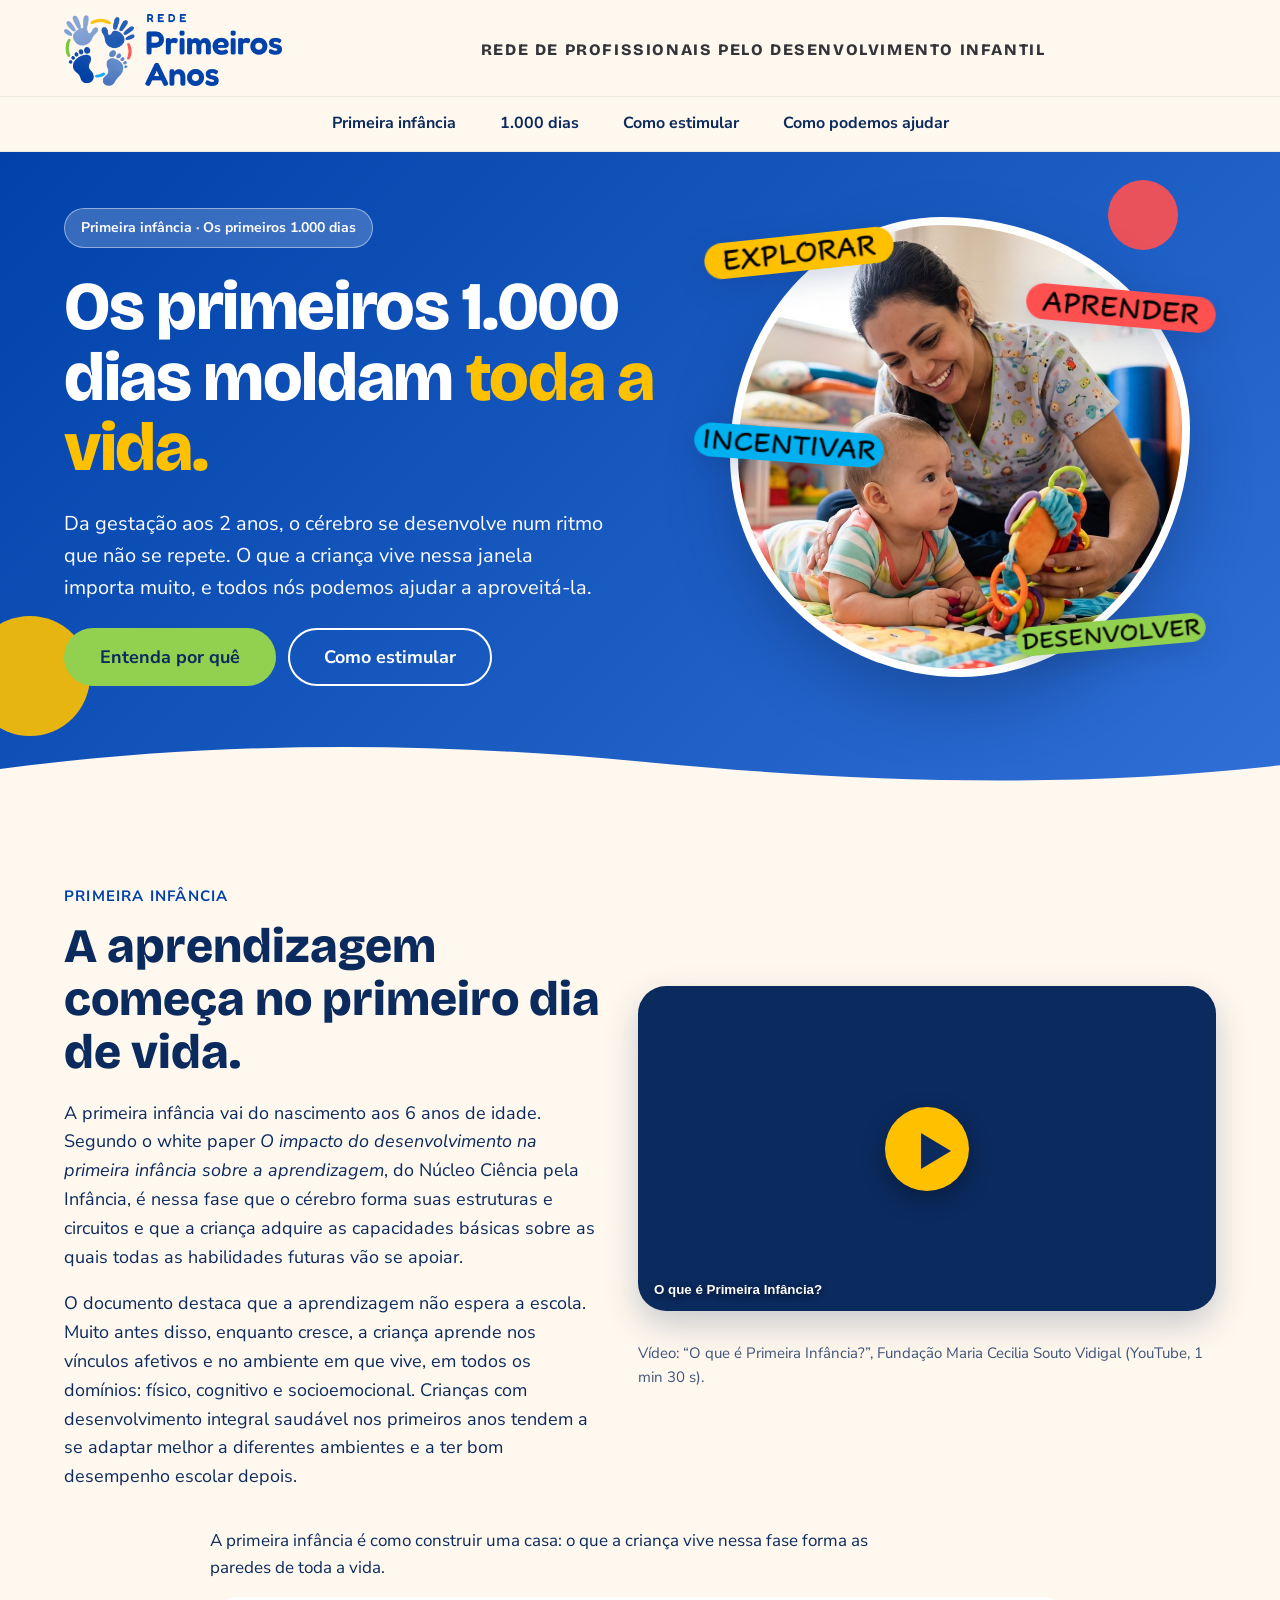
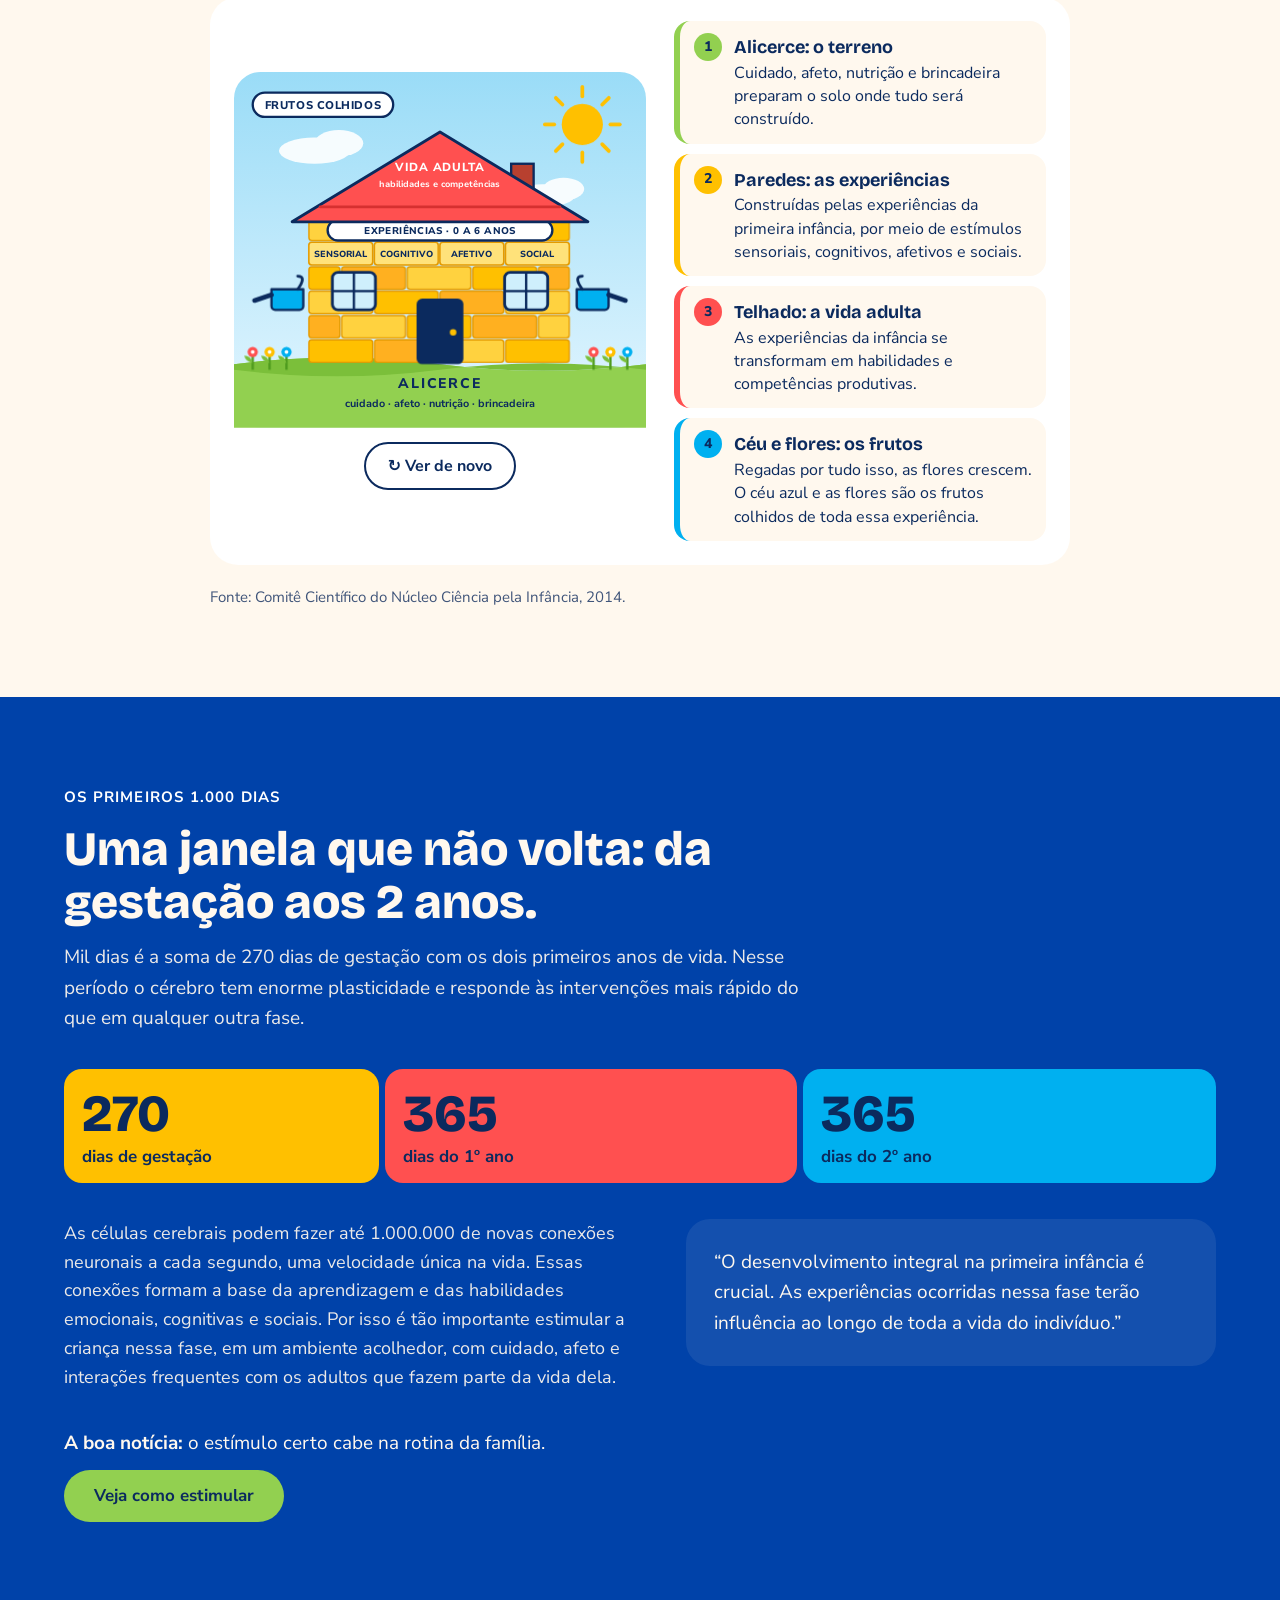
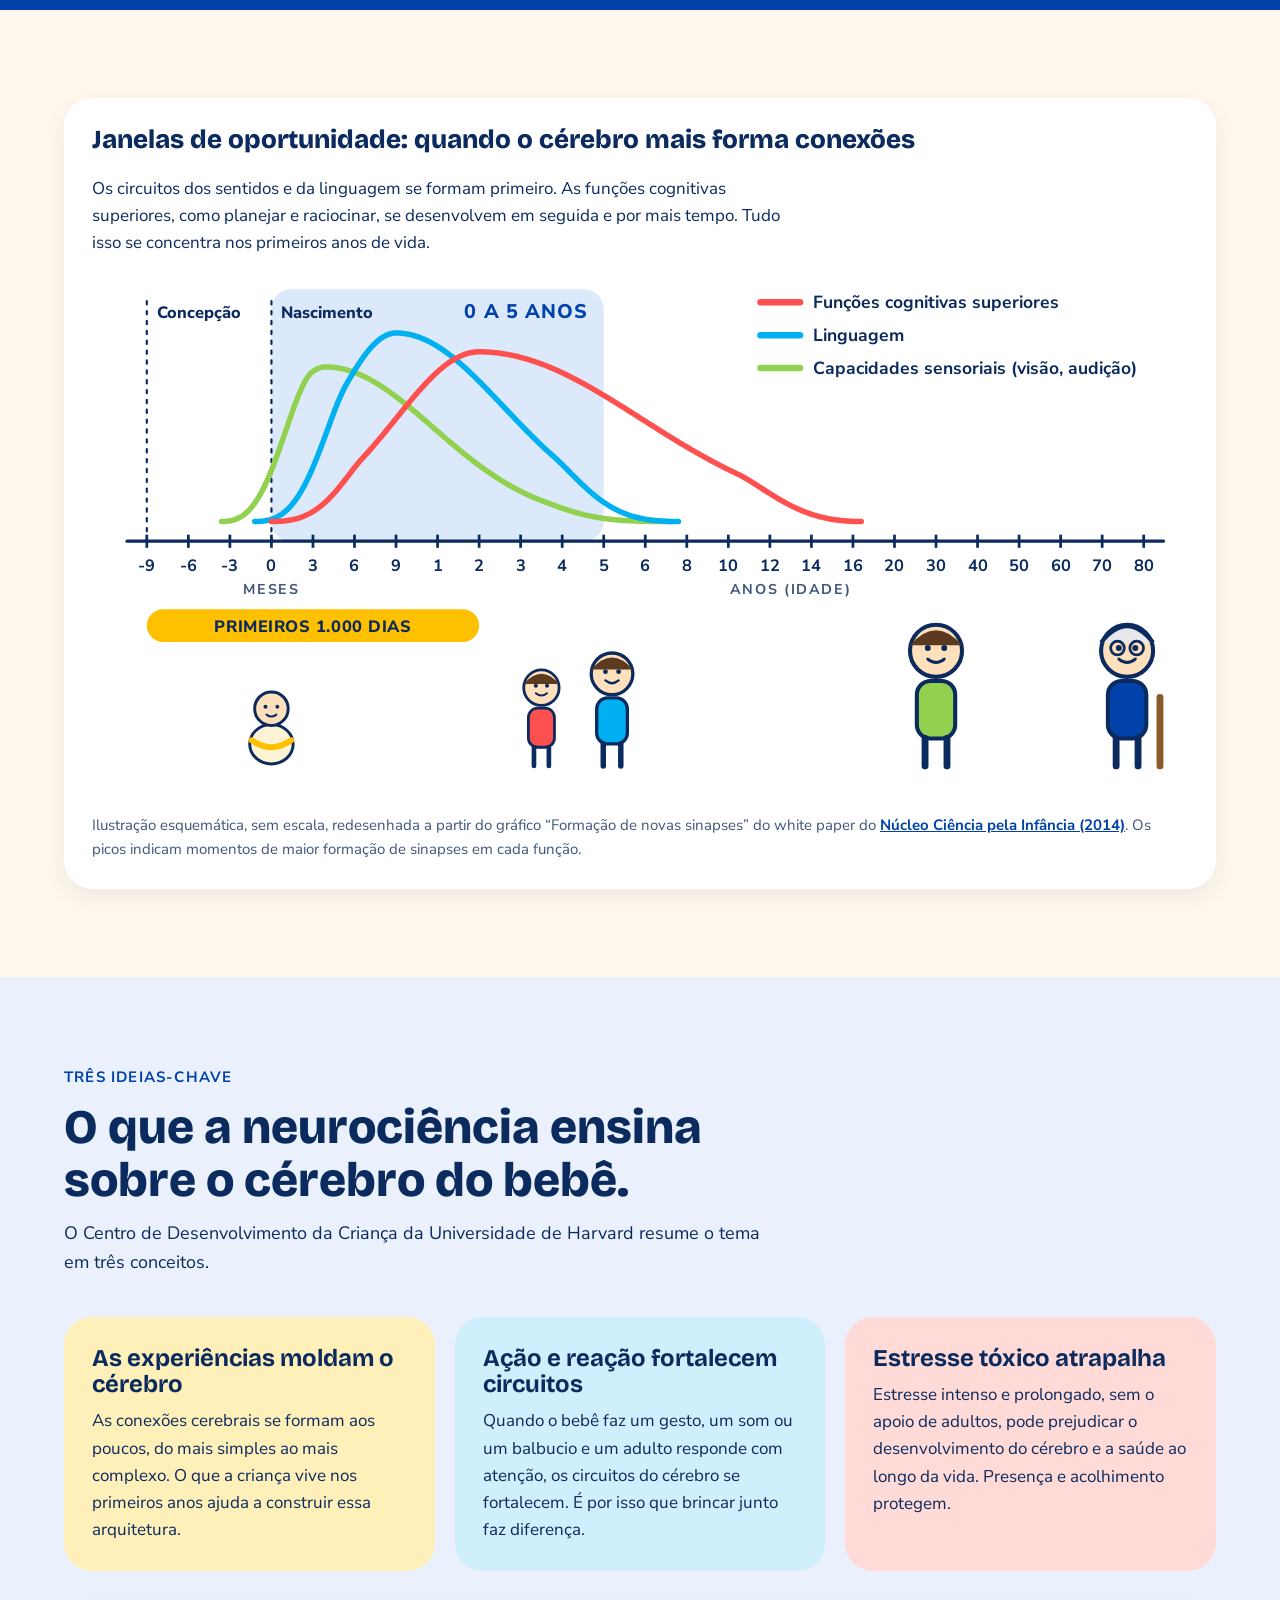
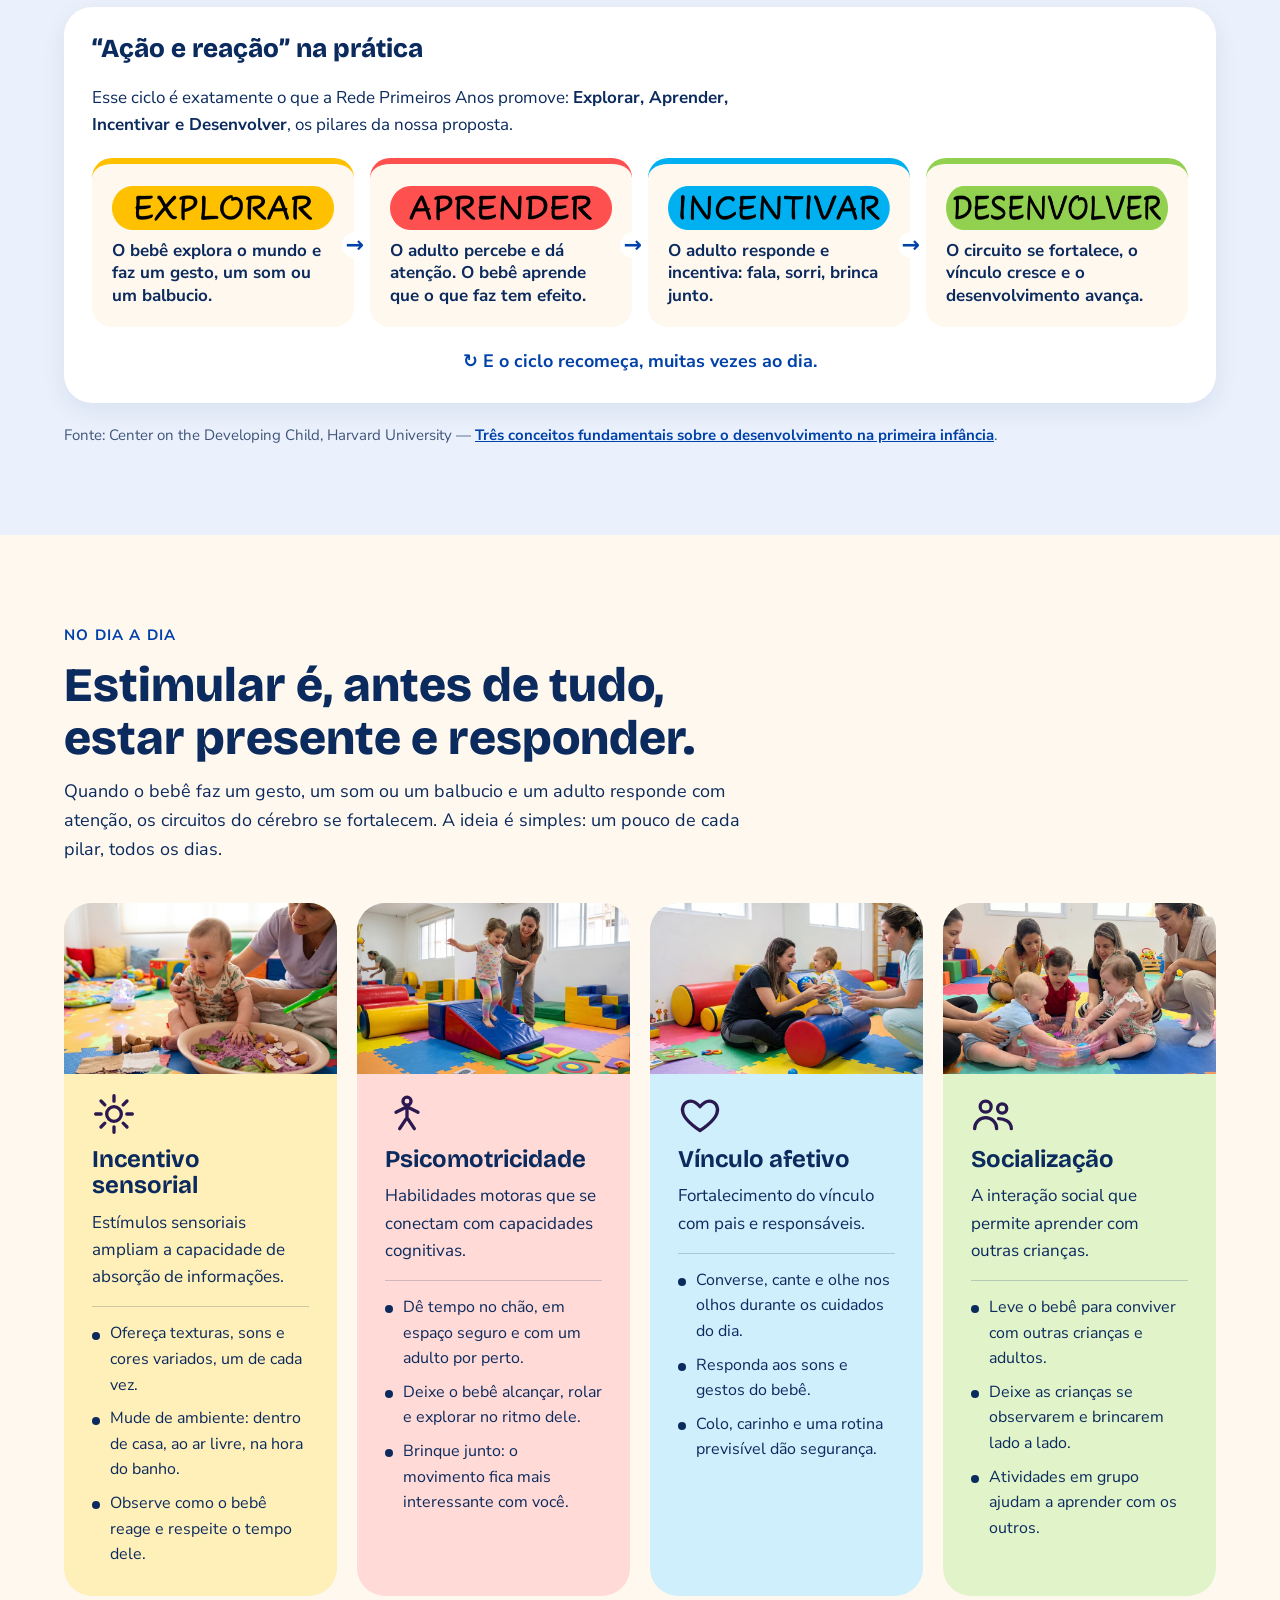
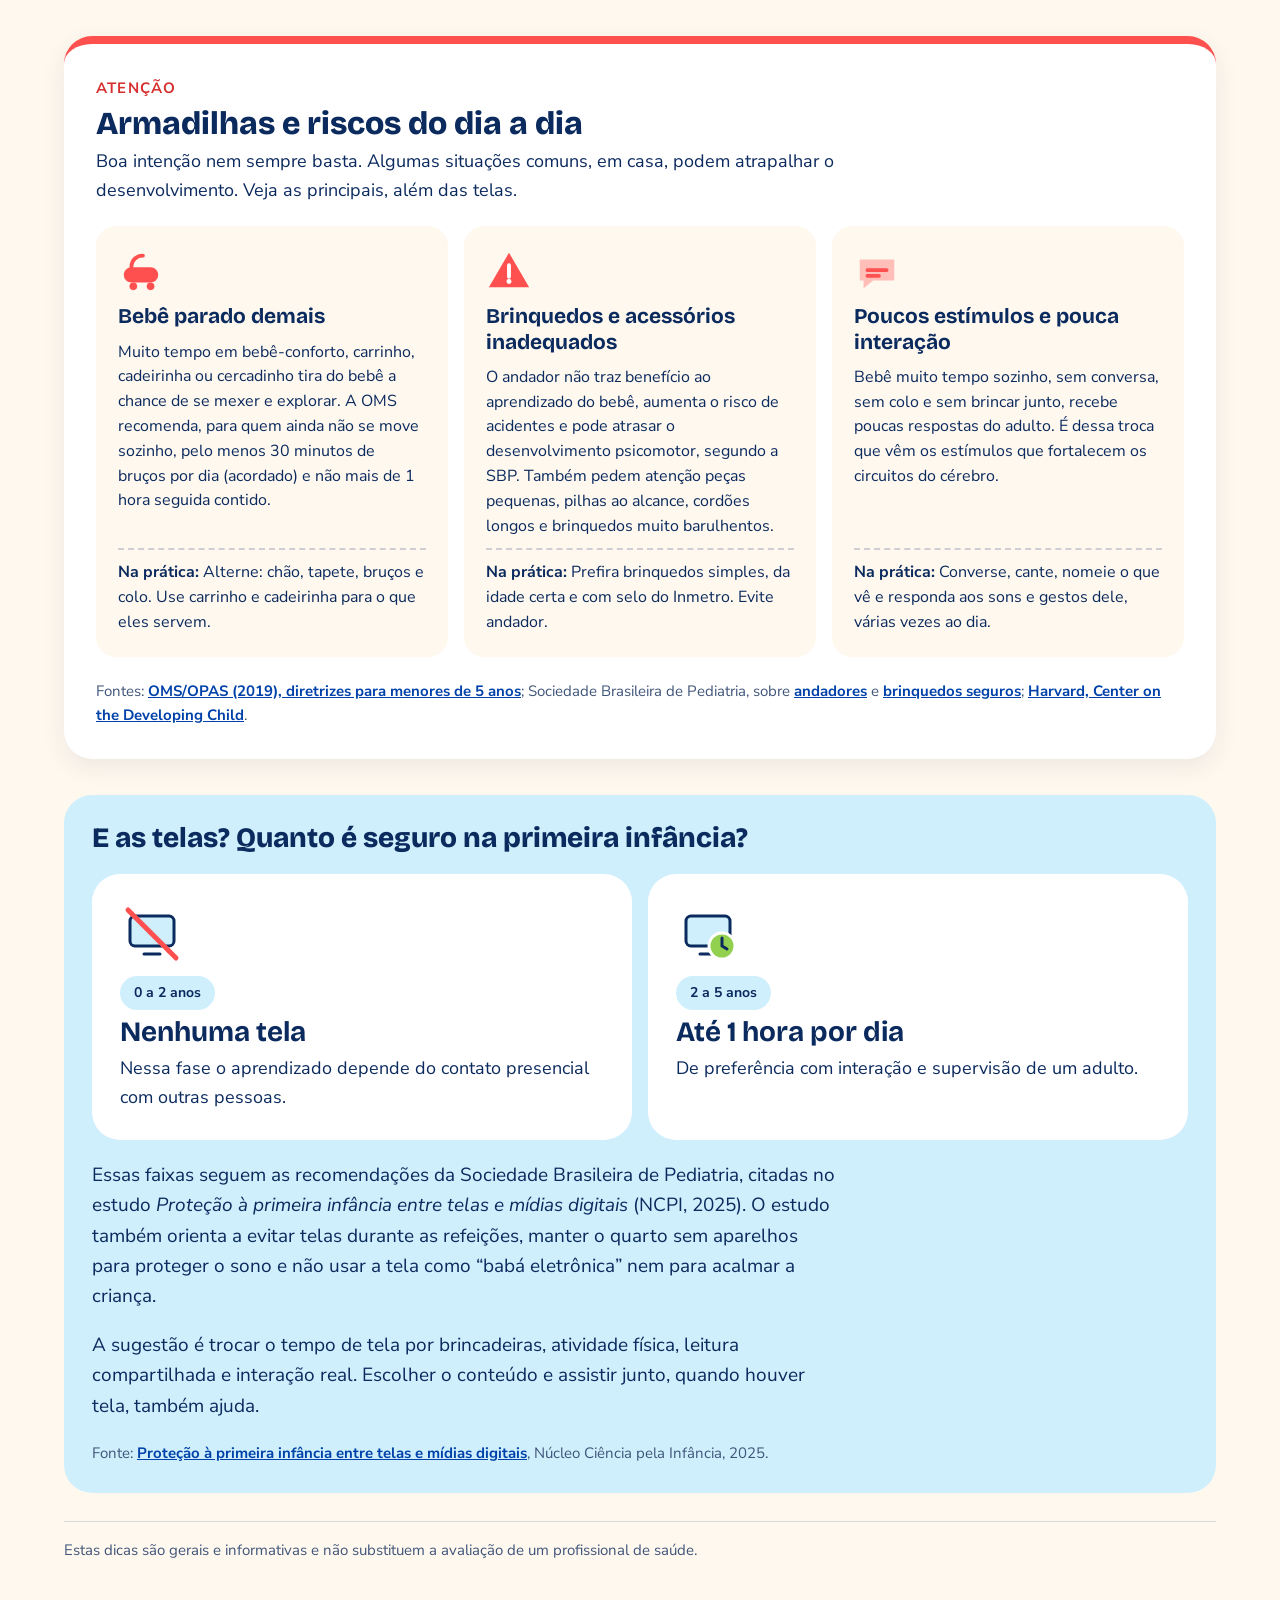
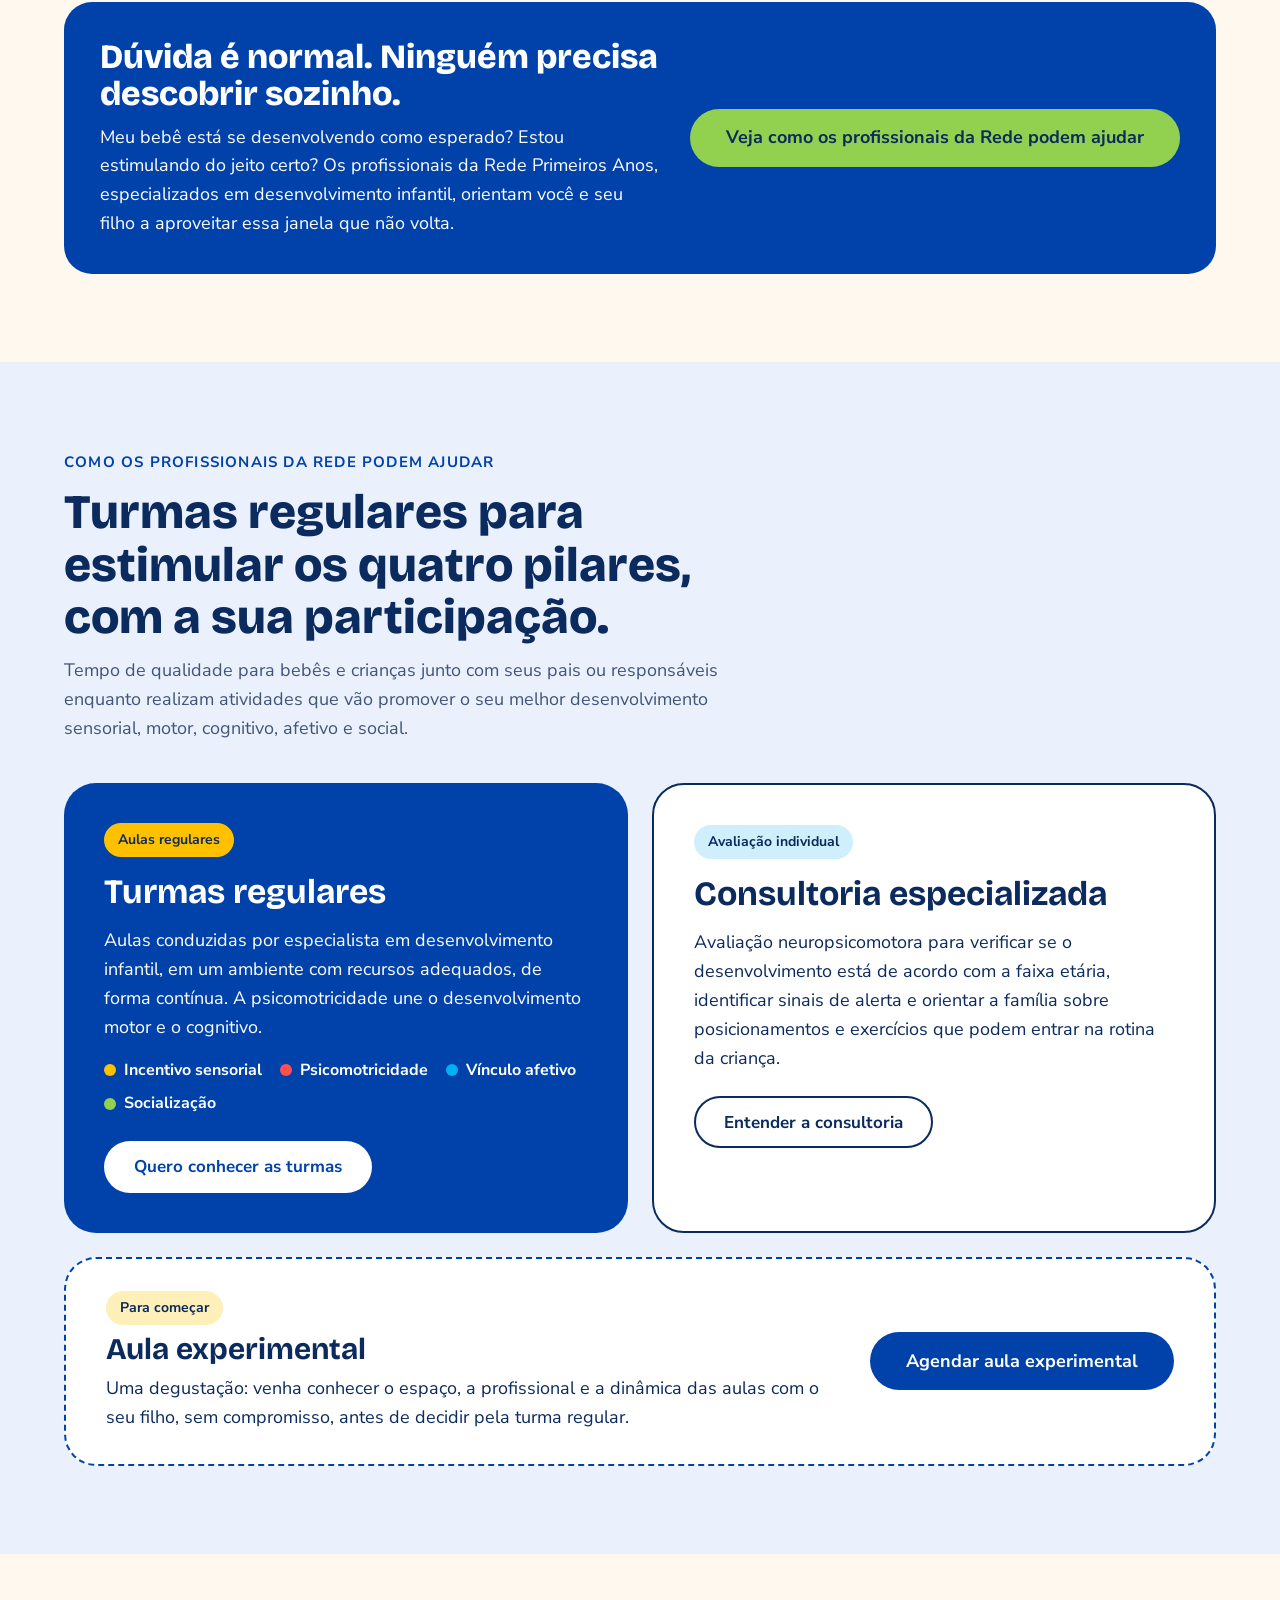
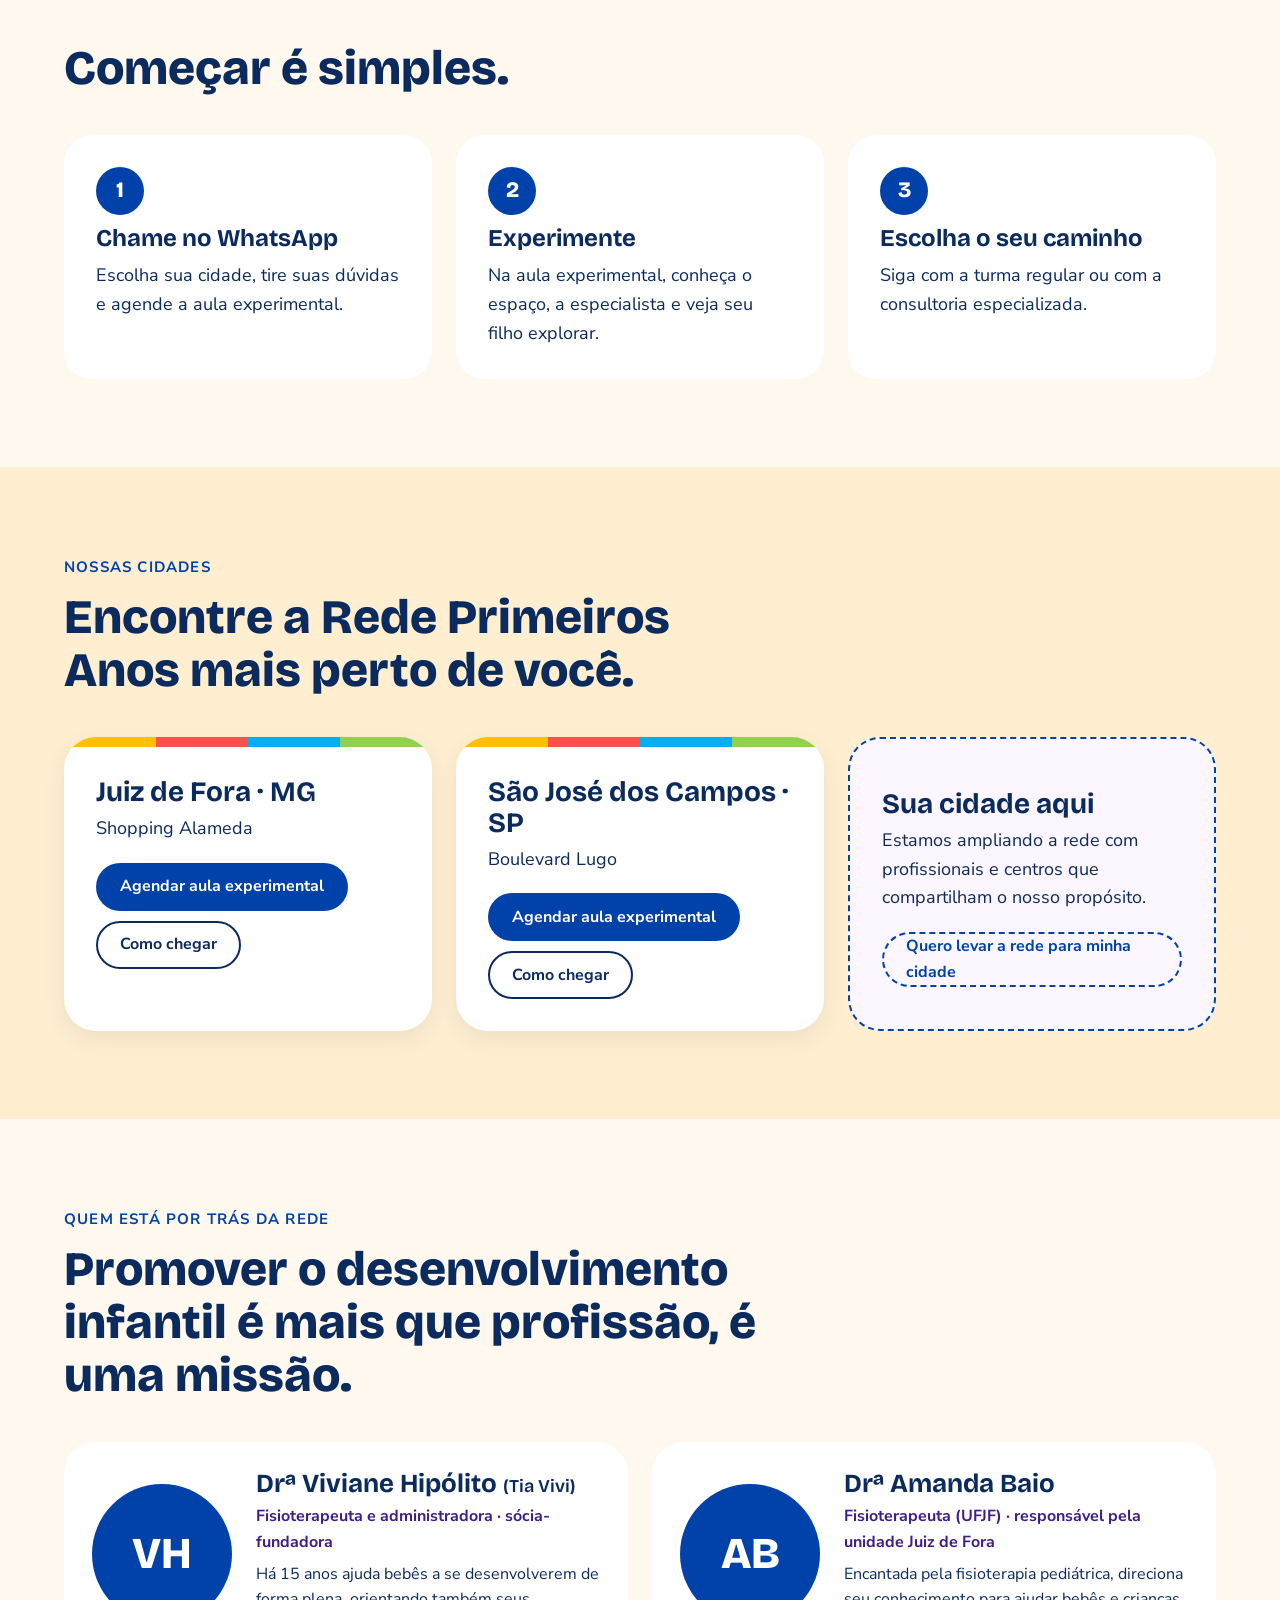
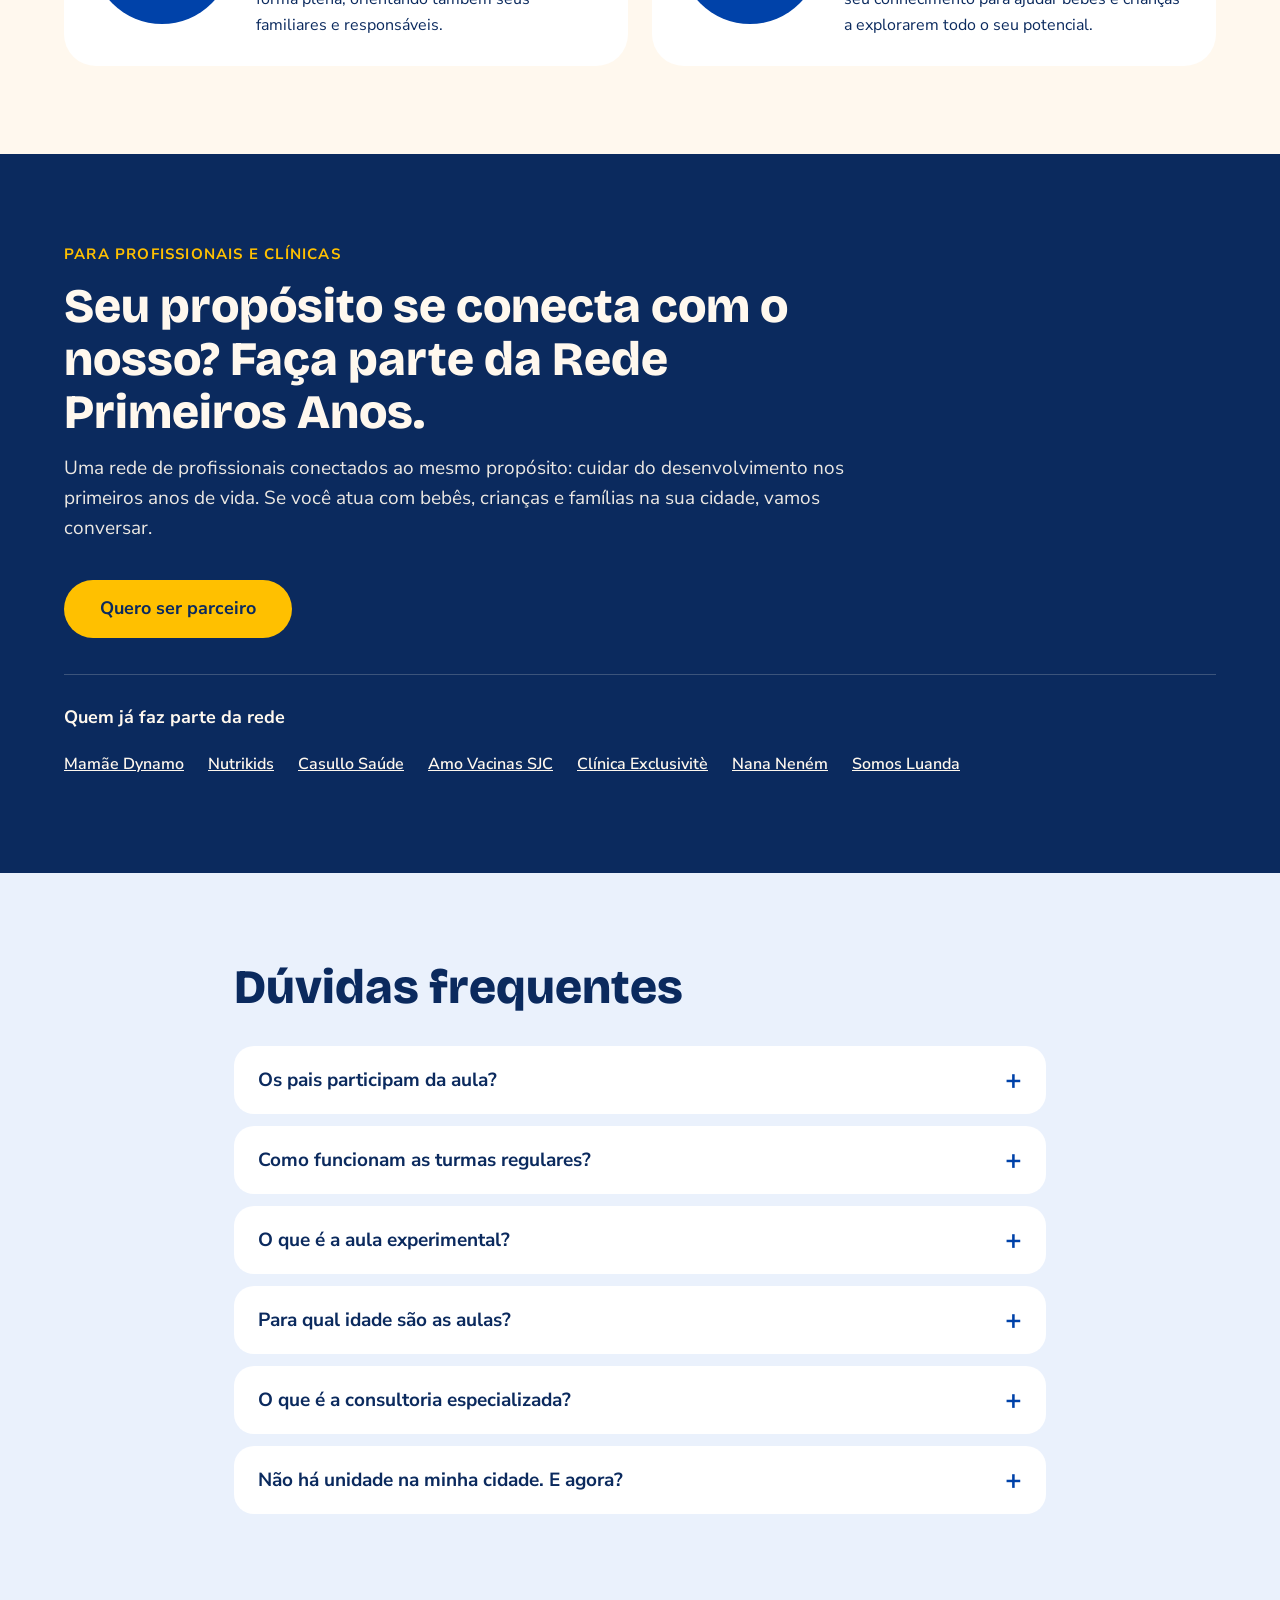
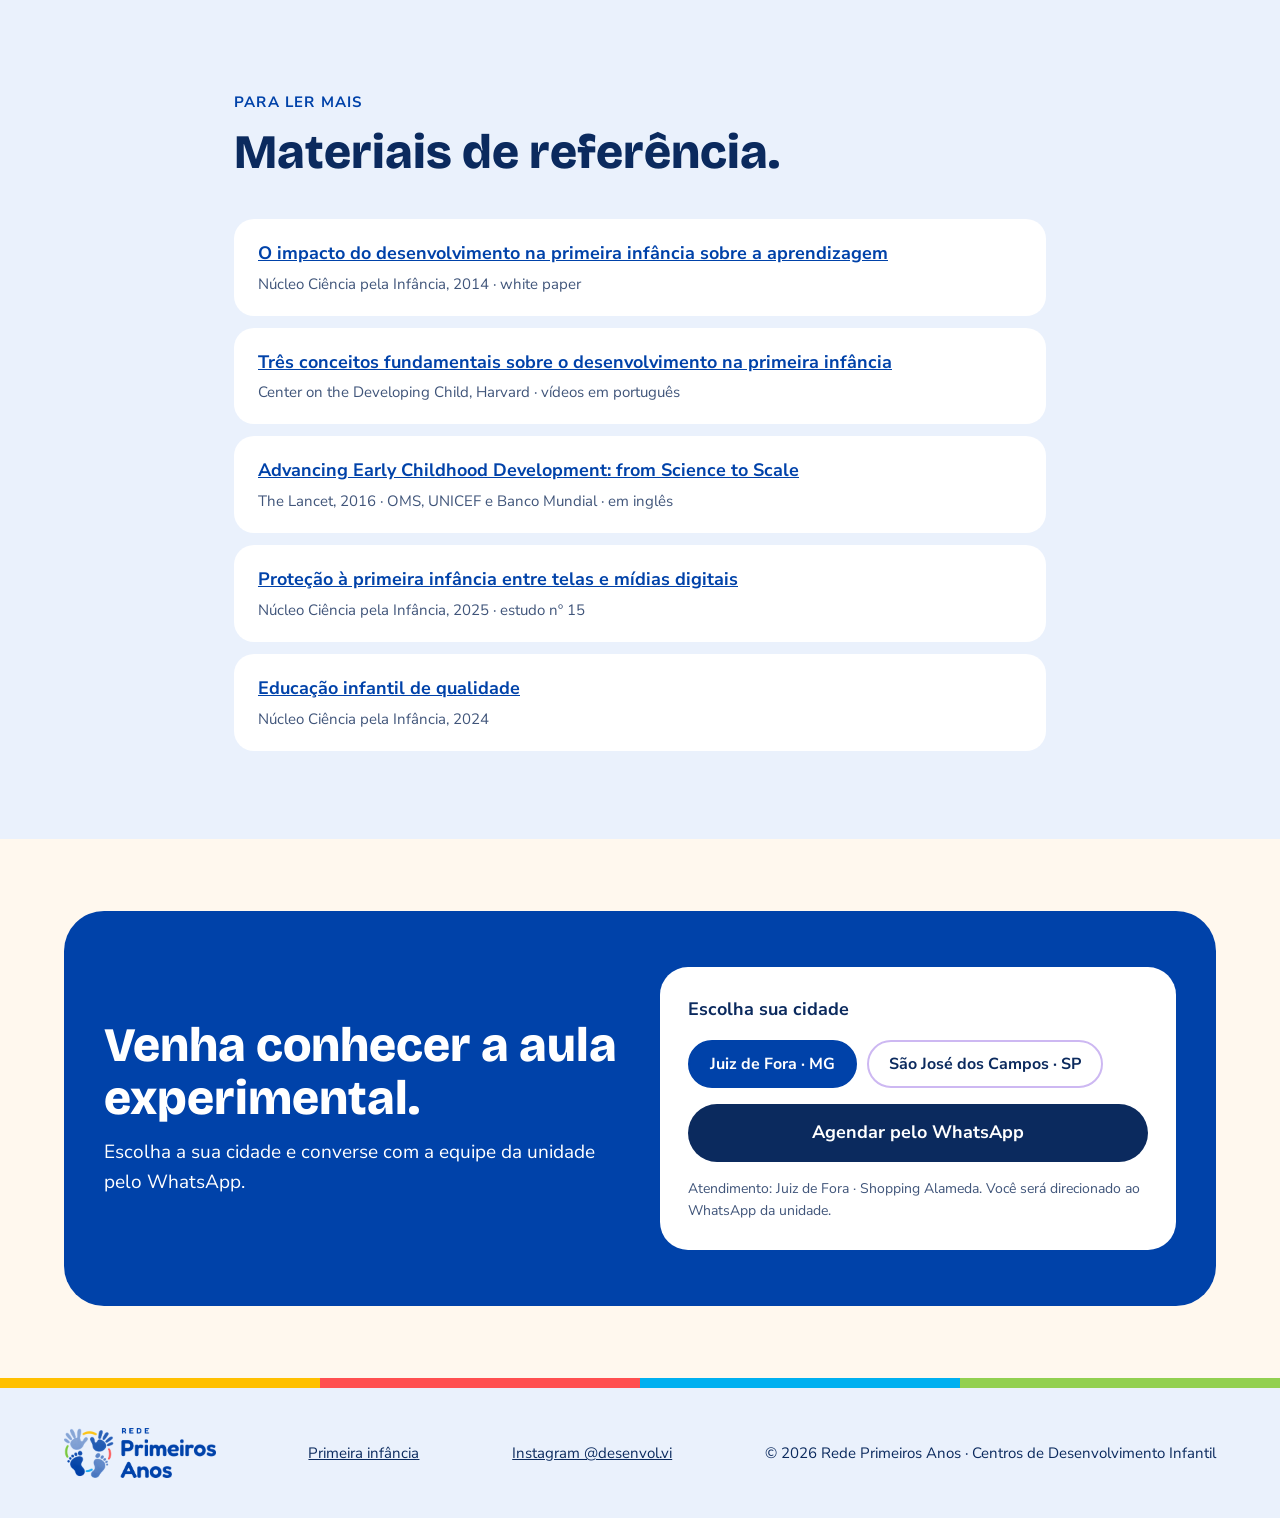
==== commit 4a9bb18e: "Nova marca: Rede Primeiros Anos (logos e textos) Co-Authored-By: Claude Sonnet 5.5 <noreply@anthropi" ====
--- a/index.html
+++ b/index.html
@@ -3,21 +3,22 @@
 <head>
 <meta charset="utf-8">
 <meta name="viewport" content="width=device-width, initial-scale=1">
-<title>Rede DesenvolVi — Centros de Desenvolvimento Infantil</title>
-<meta name="description" content="O que acontece nos primeiros 1.000 dias muda a vida inteira. Veja como estimular seu filho e como os profissionais da Rede DesenvolVi podem ajudar, com turmas regulares para bebês e crianças junto com os pais.">
+<title>Rede Primeiros Anos — Centros de Desenvolvimento Infantil</title>
+<meta name="description" content="O que acontece nos primeiros 1.000 dias muda a vida inteira. Veja como estimular seu filho e como os profissionais da Rede Primeiros Anos podem ajudar, com turmas regulares para bebês e crianças junto com os pais.">
 <meta name="theme-color" content="#0042A9">
 <meta property="og:type" content="website">
-<meta property="og:title" content="Rede DesenvolVi — Centros de Desenvolvimento Infantil">
+<meta property="og:title" content="Rede Primeiros Anos — Centros de Desenvolvimento Infantil">
 <meta property="og:description" content="Os primeiros anos passam rápido. Aproveite cada um deles, perto de você.">
-<meta property="og:image" content="assets/img/icone.png">
-<link rel="icon" type="image/png" href="assets/img/icone-64.png">
-<link rel="apple-touch-icon" href="assets/img/icone-192.png">
+<meta property="og:image" content="assets/img/favicon-512.png">
+<link rel="icon" type="image/png" sizes="32x32" href="assets/img/favicon-32.png">
+<link rel="icon" type="image/png" sizes="64x64" href="assets/img/favicon-64.png">
+<link rel="apple-touch-icon" href="assets/img/apple-touch-icon.png">
 <link rel="preconnect" href="https://fonts.googleapis.com">
 <link rel="preconnect" href="https://fonts.gstatic.com" crossorigin>
 <link href="https://fonts.googleapis.com/css2?family=Bricolage+Grotesque:opsz,wght@12..96,500;12..96,700;12..96,800&family=Nunito+Sans:wght@400;600;700&display=swap" rel="stylesheet">
 <link rel="stylesheet" href="assets/css/style.css">
 <script type="application/ld+json">
-{"@context":"https://schema.org","@type":"Organization","name":"Rede DesenvolVi","url":"https://www.desenvolvi.site","logo":"assets/img/icone.png","sameAs":["https://www.instagram.com/desenvol.vi/"]}
+{"@context":"https://schema.org","@type":"Organization","name":"Rede Primeiros Anos","url":"https://www.desenvolvi.site","logo":"assets/img/favicon-512.png","sameAs":["https://www.instagram.com/desenvol.vi/"]}
 </script>
 </head>
 <body>
@@ -25,7 +26,7 @@
 
 <header class="site-header">
   <div class="wrap">
-    <a class="brand" href="#" aria-label="Rede DesenvolVi — início"><img src="assets/img/logo-rede.png" width="291" height="72" alt="Rede DesenvolVi"></a>
+    <a class="brand" href="#" aria-label="Rede Primeiros Anos — início"><img src="assets/img/logo-rede.png" width="197" height="65" alt="Rede Primeiros Anos"></a>
     <p class="tagline">Rede de profissionais pelo <br class="tl-br">desenvolvimento infantil</p>
     <button class="menu-toggle" type="button" id="menu-toggle" aria-label="Abrir menu" aria-expanded="false" aria-controls="menu-bar"><span></span><span></span><span></span></button>
   </div>
@@ -58,7 +59,7 @@
     </div>
     <div class="ht-art">
       <div class="ht-frame" data-foto="hero">
-        <img src="assets/img/icone.png" width="440" height="440" alt="Bebê engatinhando, ilustração da marca DesenvolVi">
+        <img src="assets/img/icone.png" width="440" height="440" alt="Bebê engatinhando, ilustração da marca da Rede">
       </div>
       <img class="pill p1" src="assets/img/explorar.png" alt="" aria-hidden="true">
       <img class="pill p2" src="assets/img/aprender.png" alt="" aria-hidden="true">
@@ -240,9 +241,9 @@
         <p>Estresse intenso e prolongado, sem o apoio de adultos, pode prejudicar o desenvolvimento do cérebro e a saúde ao longo da vida. Presença e acolhimento protegem.</p>
       </article>
     </div>
-    <div class="infografico" role="group" aria-label="Ação e reação: o ciclo dos quatro pilares da DesenvolVi">
+    <div class="infografico" role="group" aria-label="Ação e reação: o ciclo dos quatro pilares da Rede Primeiros Anos">
       <h3>“Ação e reação” na prática</h3>
-      <p class="info-lead">Esse ciclo é exatamente o que a DesenvolVi promove: <strong>Explorar, Aprender, Incentivar e Desenvolver</strong>, os pilares da nossa proposta.</p>
+      <p class="info-lead">Esse ciclo é exatamente o que a Rede Primeiros Anos promove: <strong>Explorar, Aprender, Incentivar e Desenvolver</strong>, os pilares da nossa proposta.</p>
       <ol class="loop"><li style="--c:#FFC000"><span class="n">1</span><img class="loop-pill" src="assets/img/explorar.png" alt="Explorar" width="190" height="52"><b>O bebê explora o mundo e faz um gesto, um som ou um balbucio.</b></li><li style="--c:#FF5050"><span class="n">2</span><img class="loop-pill" src="assets/img/aprender.png" alt="Aprender" width="190" height="52"><b>O adulto percebe e dá atenção. O bebê aprende que o que faz tem efeito.</b></li><li style="--c:#00B0F0"><span class="n">3</span><img class="loop-pill" src="assets/img/incentivar.png" alt="Incentivar" width="190" height="52"><b>O adulto responde e incentiva: fala, sorri, brinca junto.</b></li><li style="--c:#92D050"><span class="n">4</span><img class="loop-pill" src="assets/img/desenvolver.png" alt="Desenvolver" width="190" height="52"><b>O circuito se fortalece, o vínculo cresce e o desenvolvimento avança.</b></li></ol>
       <p class="loop-note">↻ E o ciclo recomeça, muitas vezes ao dia.</p>
     </div>
@@ -337,7 +338,7 @@
     <div class="hook-cta">
       <div class="hook-text">
         <h3>Dúvida é normal. Ninguém precisa descobrir sozinho.</h3>
-        <p>Meu bebê está se desenvolvendo como esperado? Estou estimulando do jeito certo? Os profissionais da Rede DesenvolVi, especializados em desenvolvimento infantil, orientam você e seu filho a aproveitar essa janela que não volta.</p>
+        <p>Meu bebê está se desenvolvendo como esperado? Estou estimulando do jeito certo? Os profissionais da Rede Primeiros Anos, especializados em desenvolvimento infantil, orientam você e seu filho a aproveitar essa janela que não volta.</p>
       </div>
       <a class="btn btn-green btn-lg" href="#servicos" data-evento="gancho_em_casa">Veja como os profissionais da Rede podem ajudar</a>
     </div>
@@ -400,7 +401,7 @@
   <div class="wrap">
     <div class="section-head">
       <span class="eyebrow">Nossas cidades</span>
-      <h2>Encontre a DesenvolVi mais perto de você.</h2>
+      <h2>Encontre a Rede Primeiros Anos mais perto de você.</h2>
     </div>
     <div class="cities" id="cidades-lista"></div>
   </div>
@@ -430,7 +431,7 @@
   <div class="wrap">
     <div class="intro">
       <span class="eyebrow">Para profissionais e clínicas</span>
-      <h2>Seu propósito se conecta com o nosso? Faça parte da Rede DesenvolVi.</h2>
+      <h2>Seu propósito se conecta com o nosso? Faça parte da Rede Primeiros Anos.</h2>
       <p>Uma rede de profissionais conectados ao mesmo propósito: cuidar do desenvolvimento nos primeiros anos de vida. Se você atua com bebês, crianças e famílias na sua cidade, vamos conversar.</p>
     </div>
     <div><a class="btn btn-yellow btn-lg" id="parceiro-cta" href="#contato" data-evento="cta_parceiro">Quero ser parceiro</a></div>
@@ -510,10 +511,10 @@
 <div class="stripe" aria-hidden="true"></div>
 <footer class="site-footer">
   <div class="wrap">
-    <img src="assets/img/logo-rede-sm.png" width="202" height="50" alt="Rede DesenvolVi">
+    <img src="assets/img/logo-rede-sm.png" width="152" height="50" alt="Rede Primeiros Anos">
     <a href="#primeira-infancia">Primeira infância</a>
     <a href="https://www.instagram.com/desenvol.vi/" target="_blank" rel="noopener">Instagram @desenvol.vi</a>
-    <span>© <span id="ano">2026</span> Rede DesenvolVi · Centros de Desenvolvimento Infantil</span>
+    <span>© <span id="ano">2026</span> Rede Primeiros Anos · Centros de Desenvolvimento Infantil</span>
   </div>
 </footer>
 
--- a/assets/css/style.css
+++ b/assets/css/style.css
@@ -324,11 +324,11 @@
 @media (max-width:700px){
   .site-header .wrap{flex-wrap:nowrap;gap:10px;padding-top:10px;padding-bottom:8px}
   .brand{flex:0 0 auto}
-  .brand img{height:38px}
+  .brand img{height:46px}
   .tagline{flex:1 1 auto;min-width:0;text-align:center;font-size:clamp(9.5px,2.9vw,12px);letter-spacing:.03em;line-height:1.35}
   .tl-br{display:inline}
 }
-@media (max-width:400px){.brand img{height:32px}.site-header .wrap{gap:8px}.tagline{font-size:clamp(9px,2.65vw,11px);letter-spacing:.02em}}
+@media (max-width:400px){.brand img{height:40px}.site-header .wrap{gap:8px}.tagline{font-size:clamp(9px,2.65vw,11px);letter-spacing:.02em}}
 
 .menu-toggle{display:none}
 @media (max-width:700px){
@@ -352,7 +352,7 @@
 @media (min-width:701px){
   .site-header{position:sticky;top:0;z-index:60}
   .site-bar{top:var(--hh,97px)}
-  .site-header.compacto .brand img{height:46px}
+  .site-header.compacto .brand img{height:48px}
   .site-header.compacto .wrap{padding-top:6px;padding-bottom:4px}
   section[id]{scroll-margin-top:120px}
 }
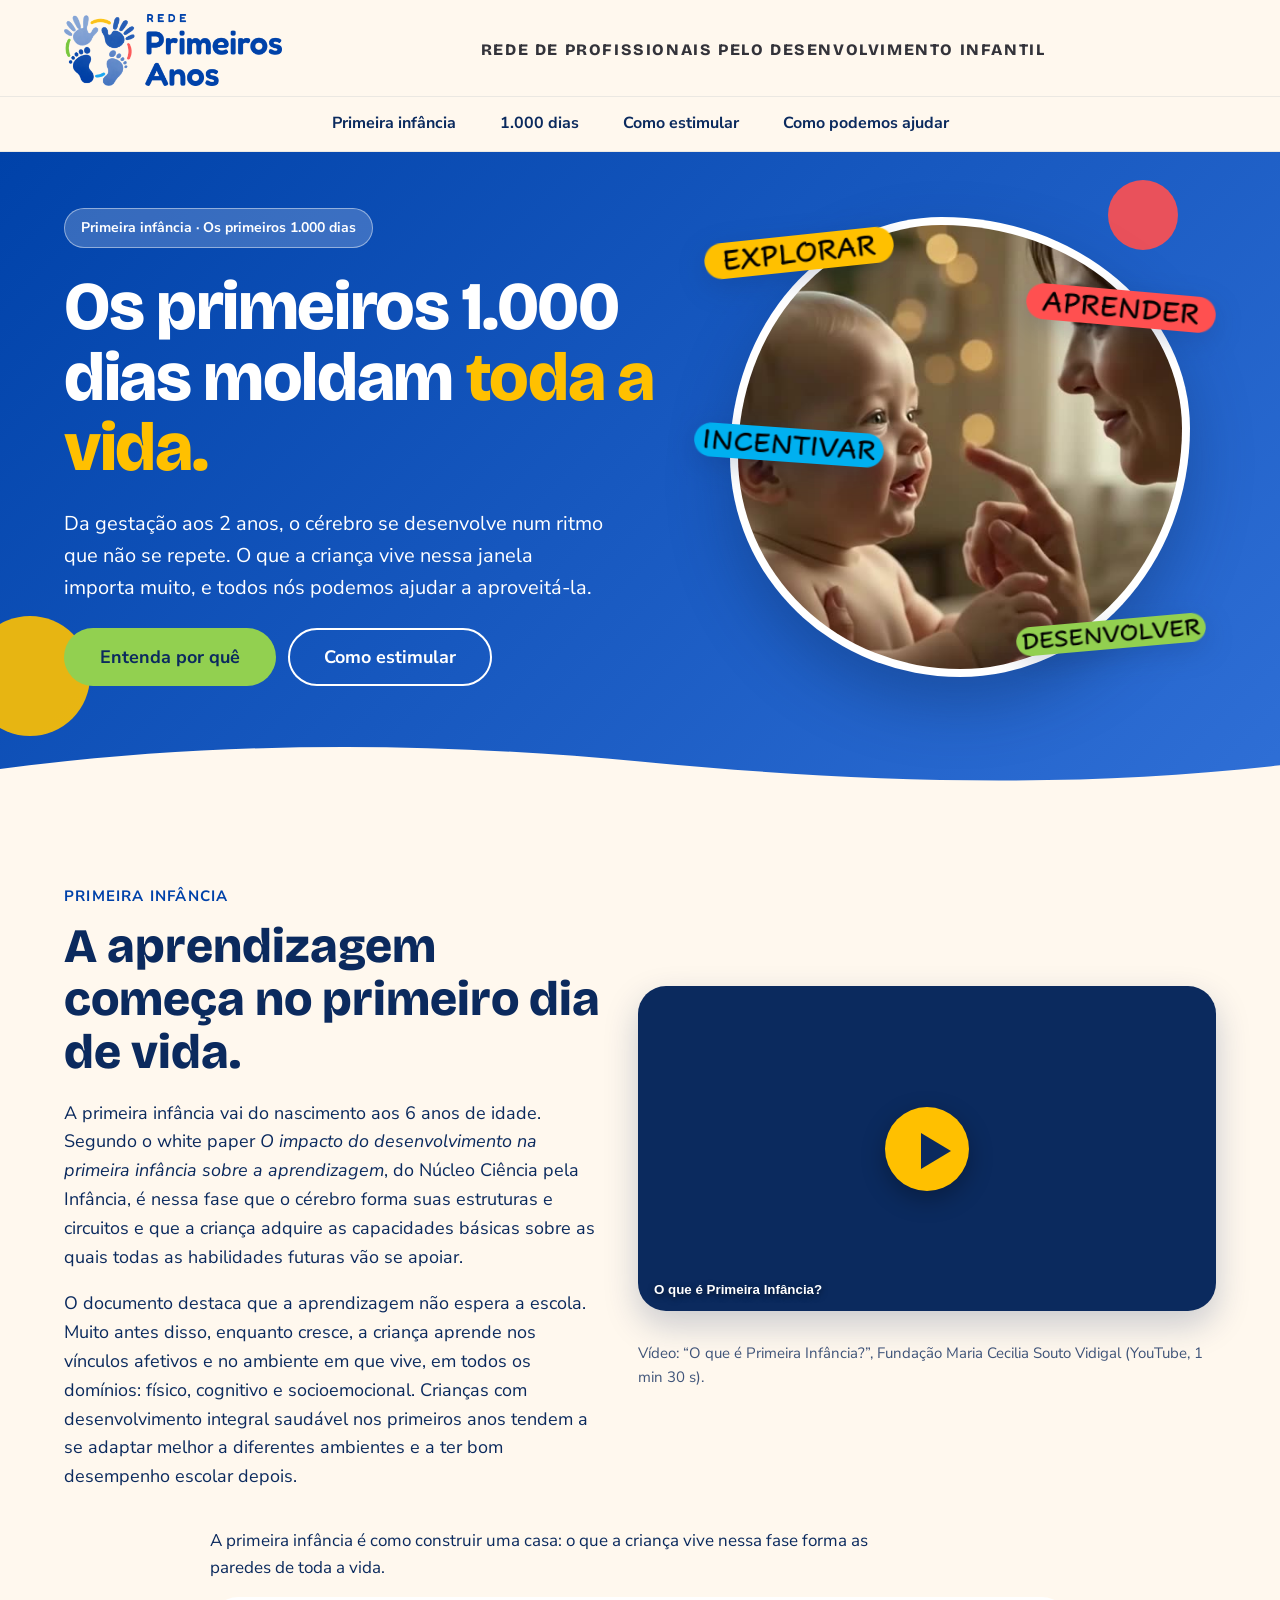
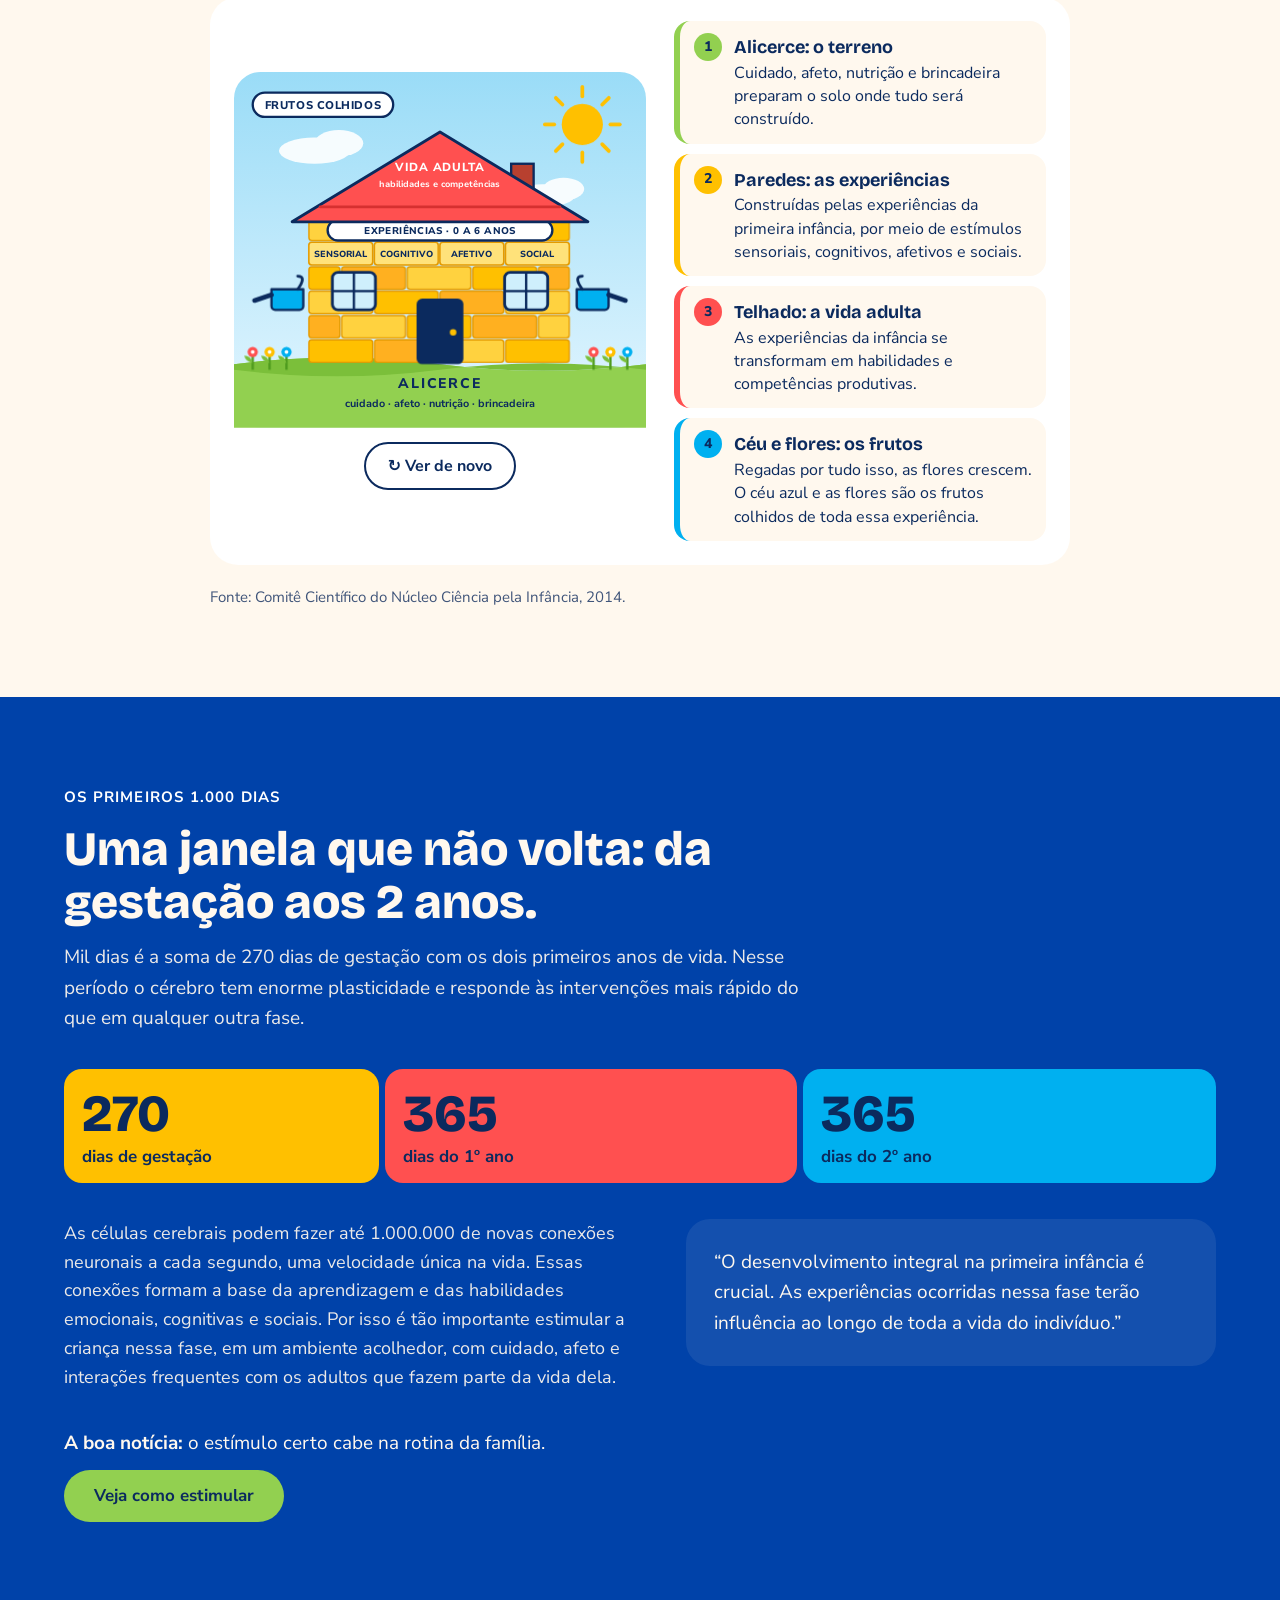
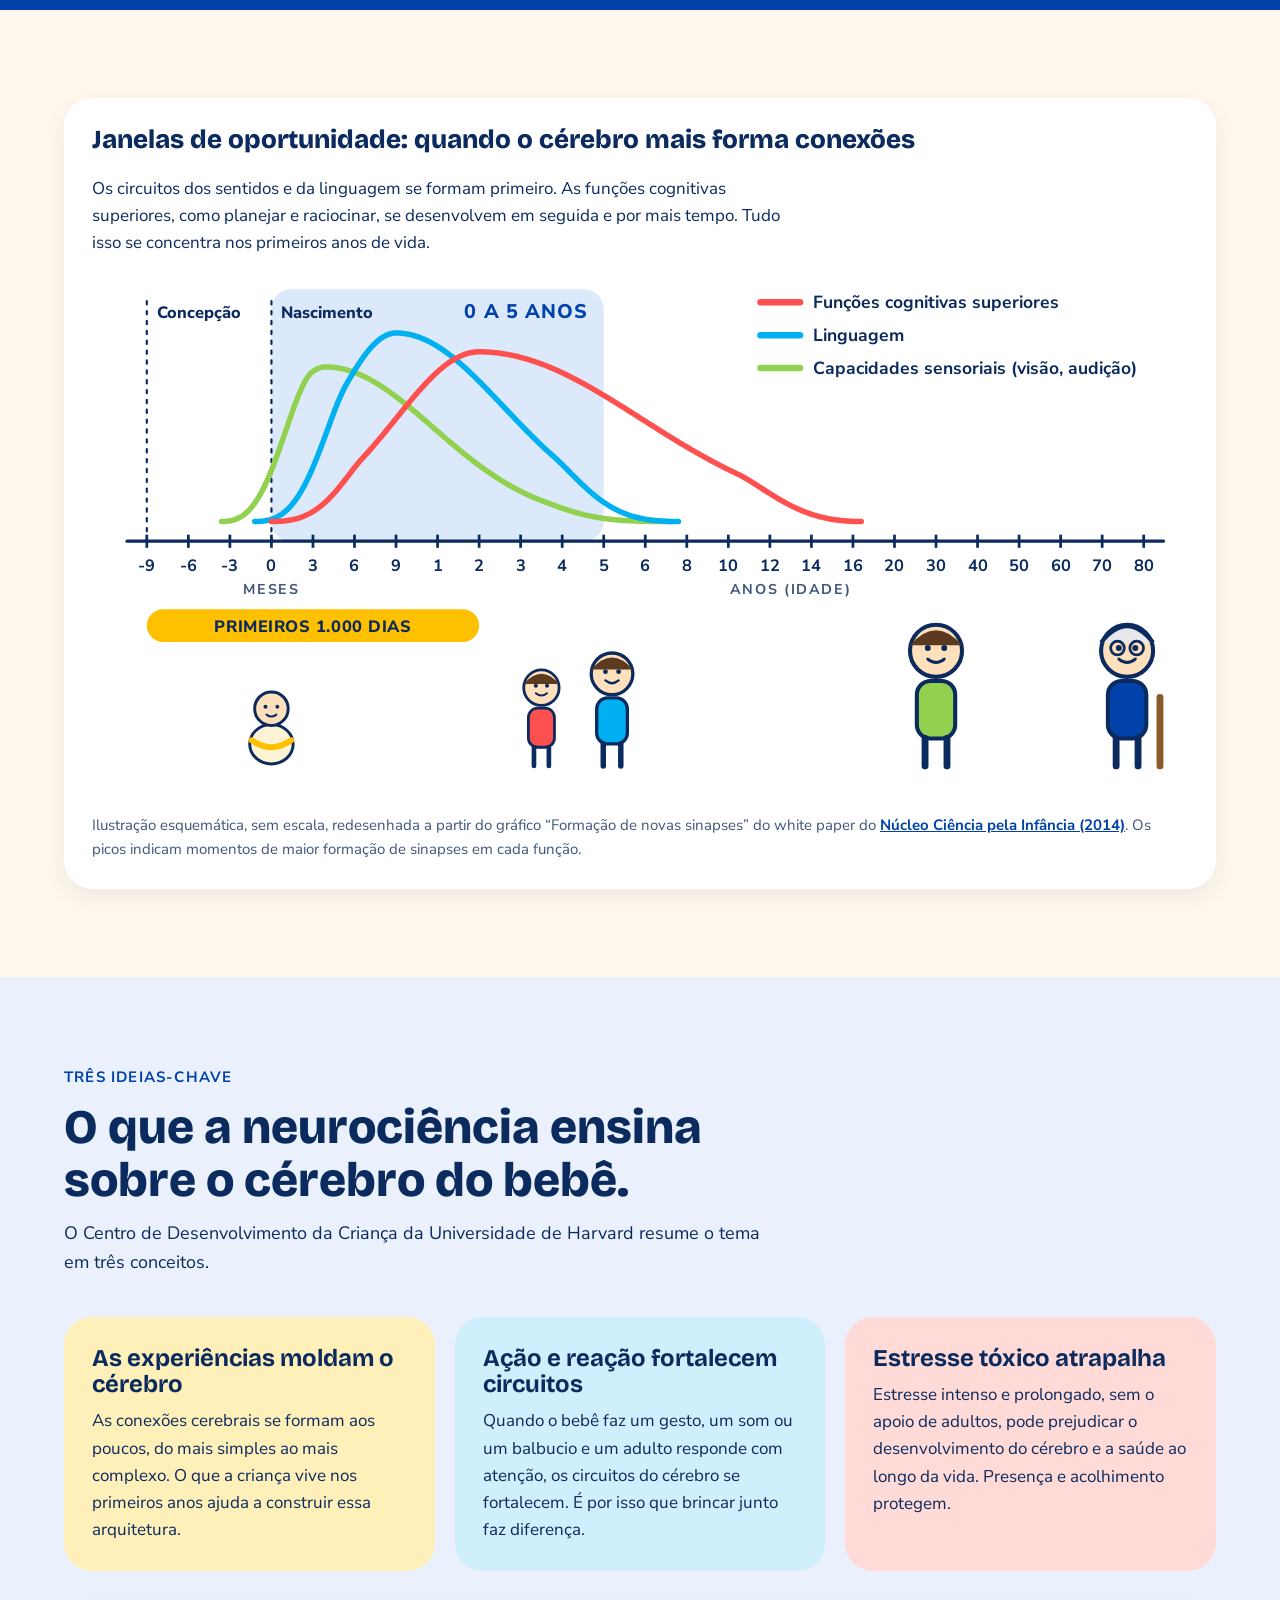
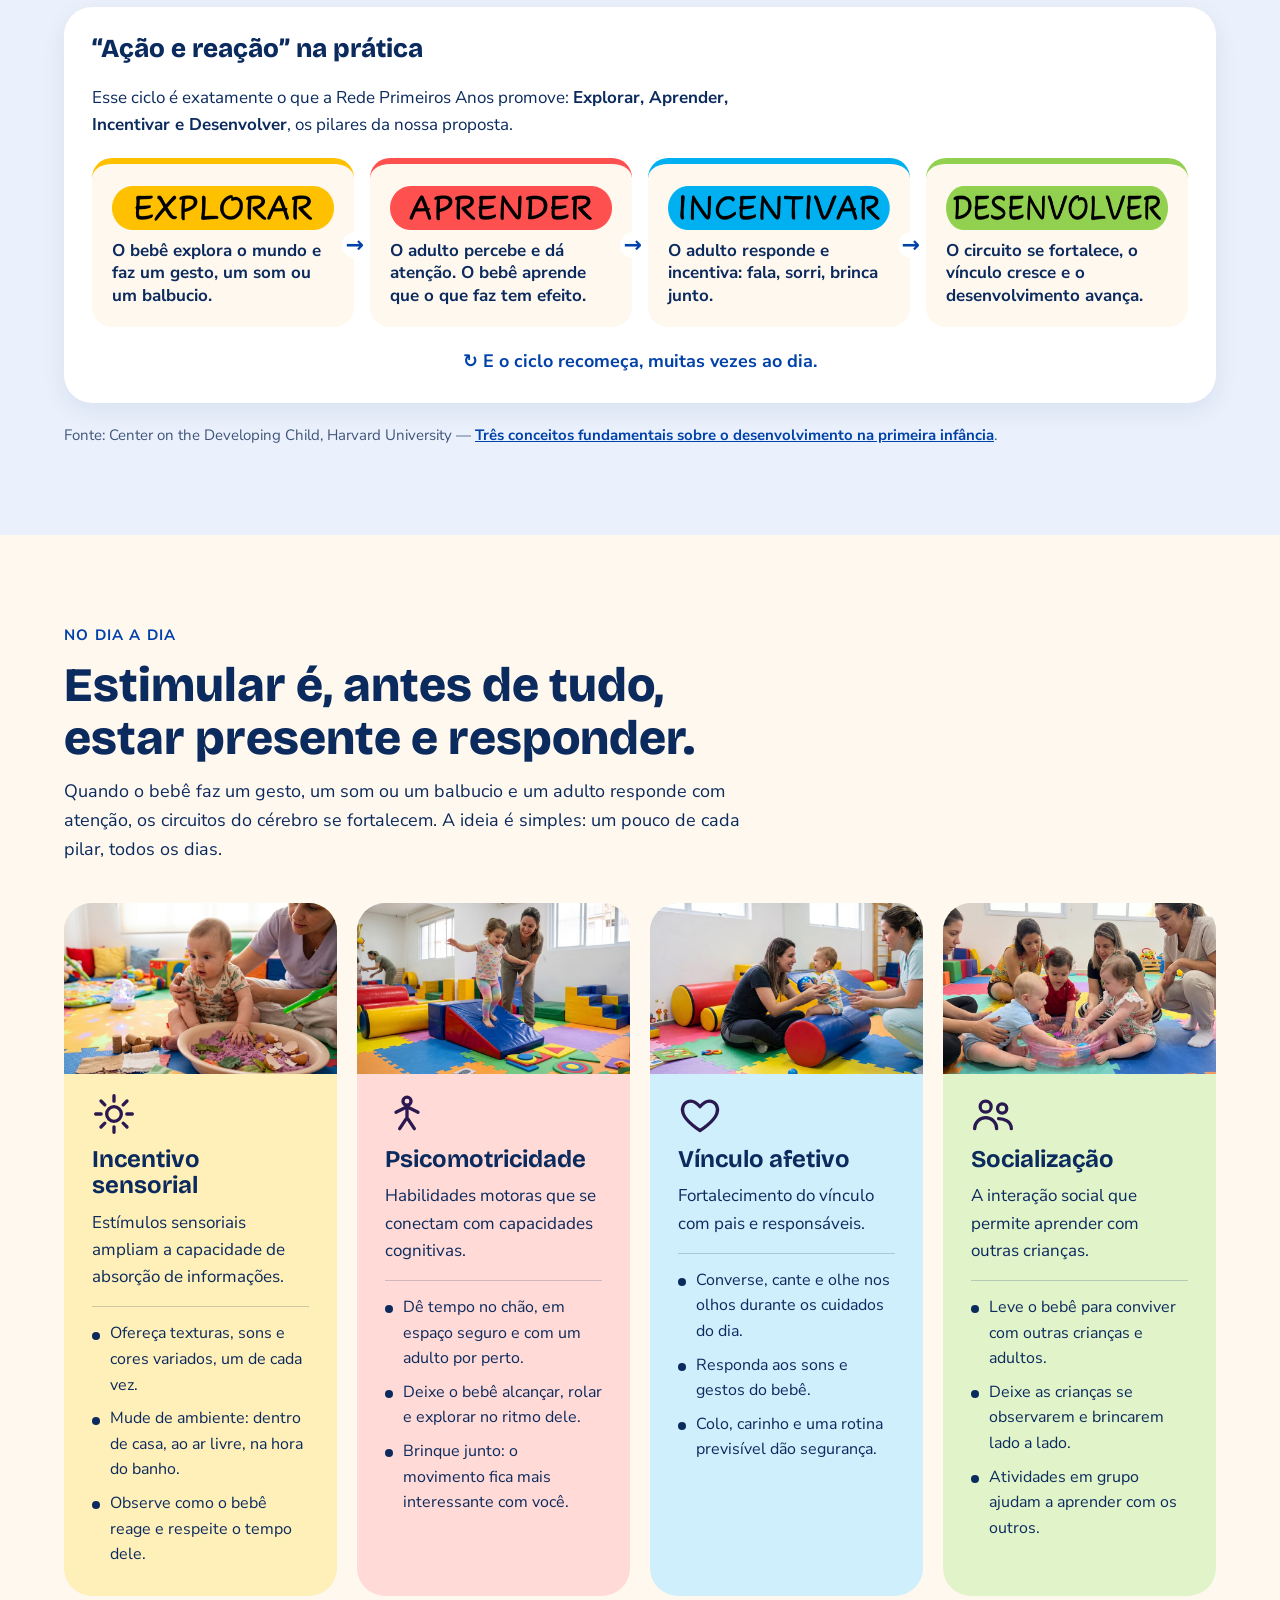
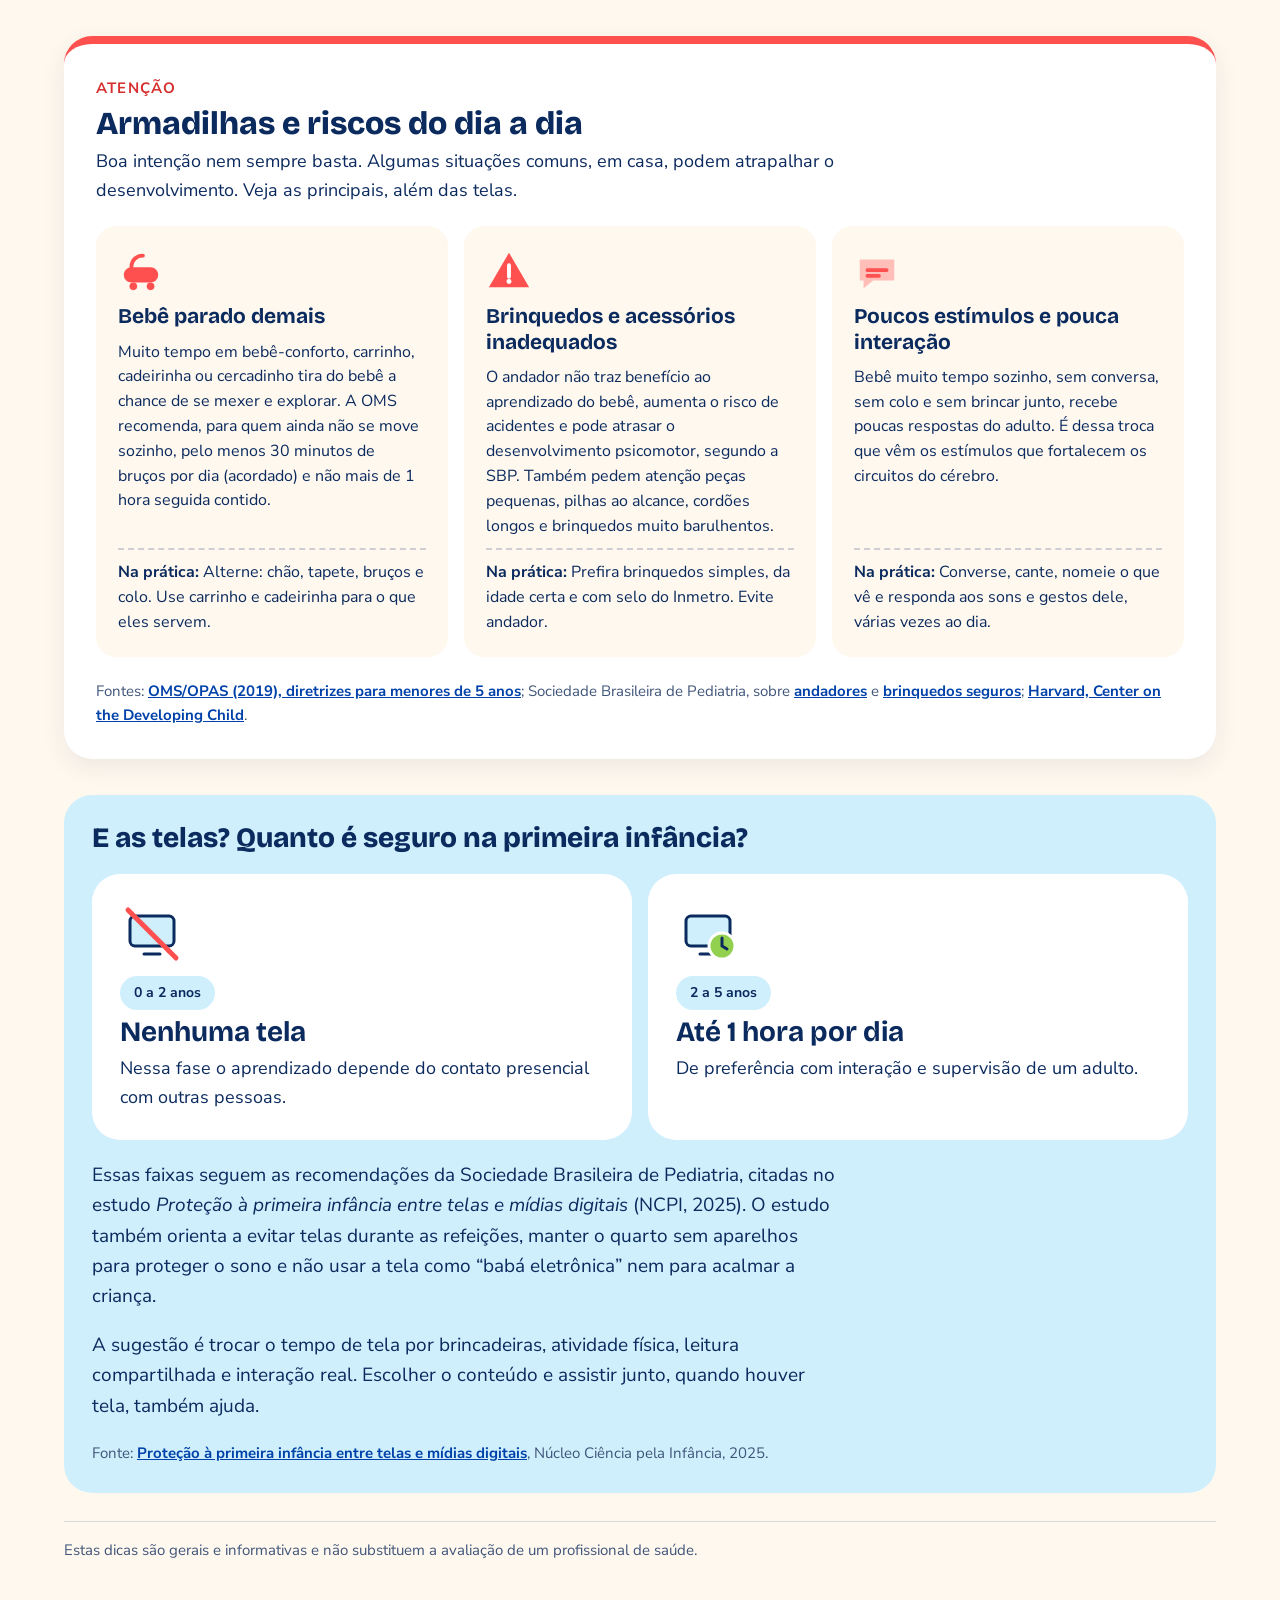
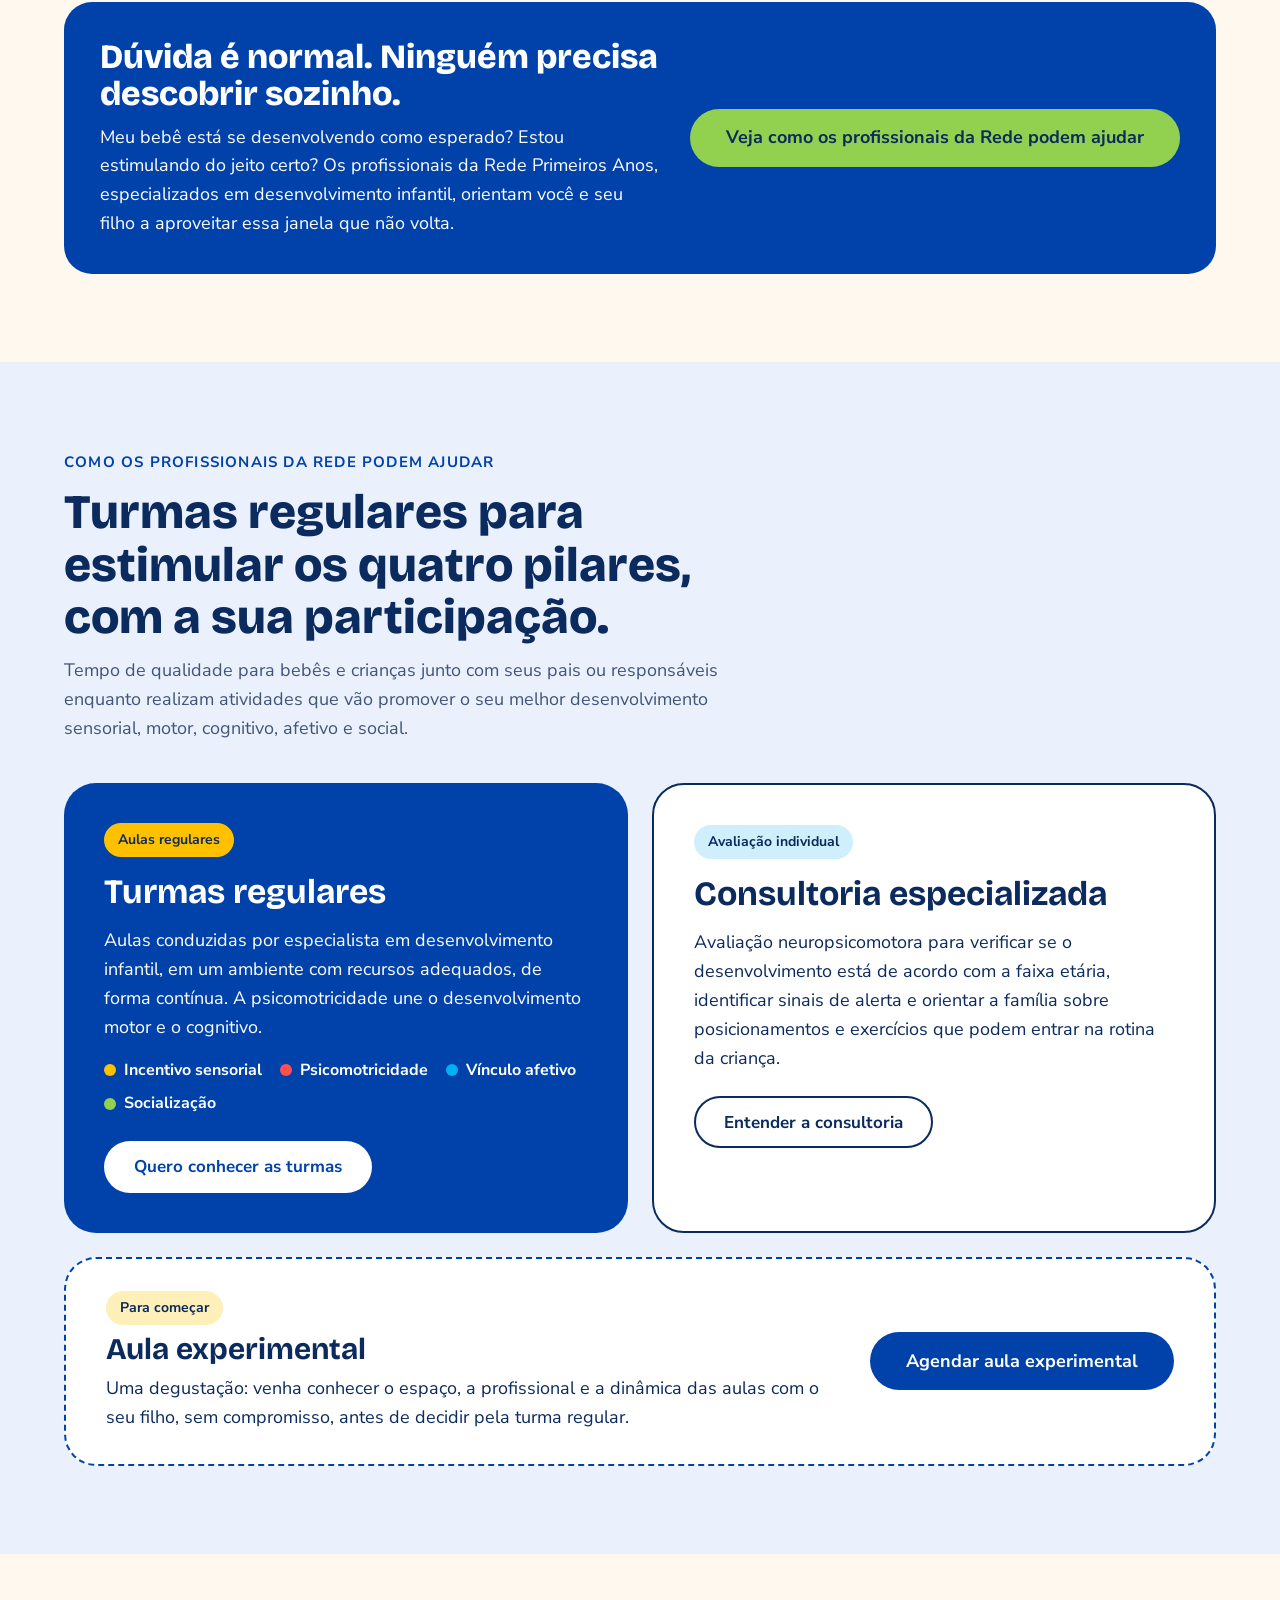
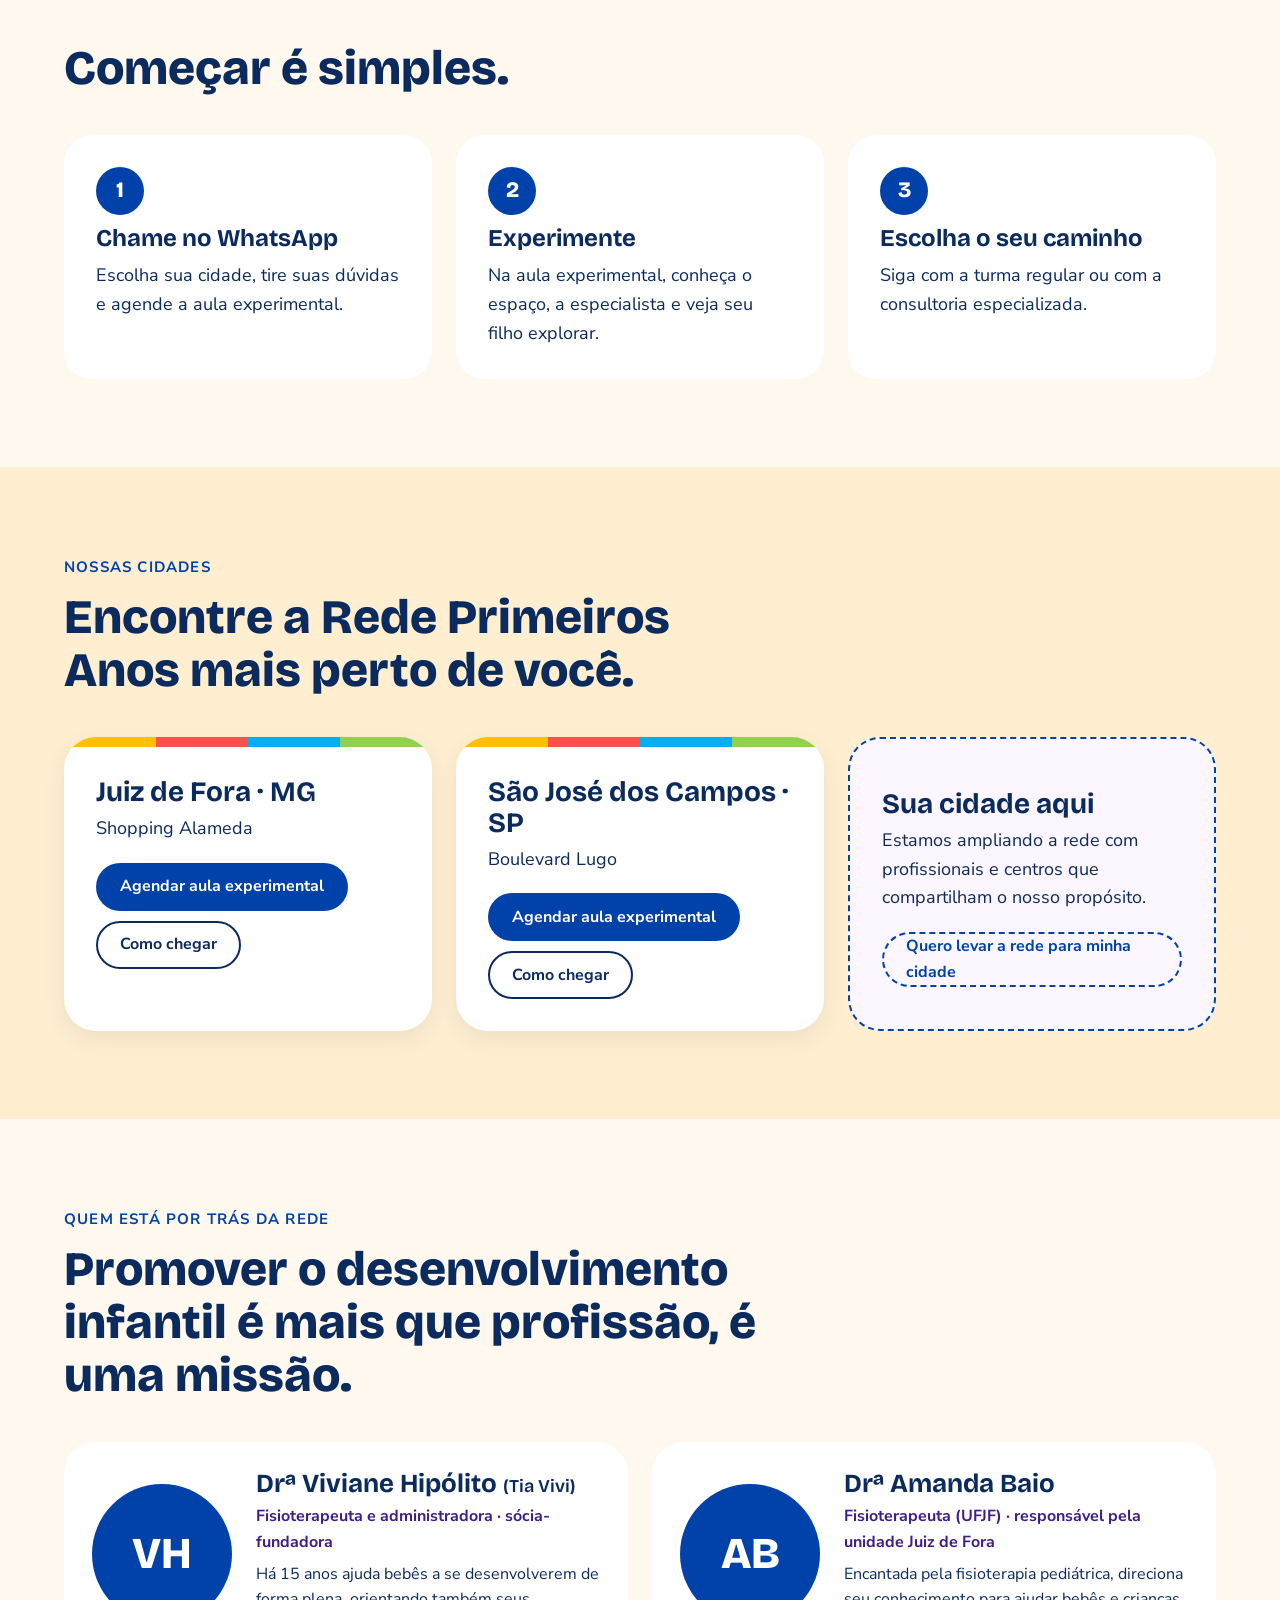
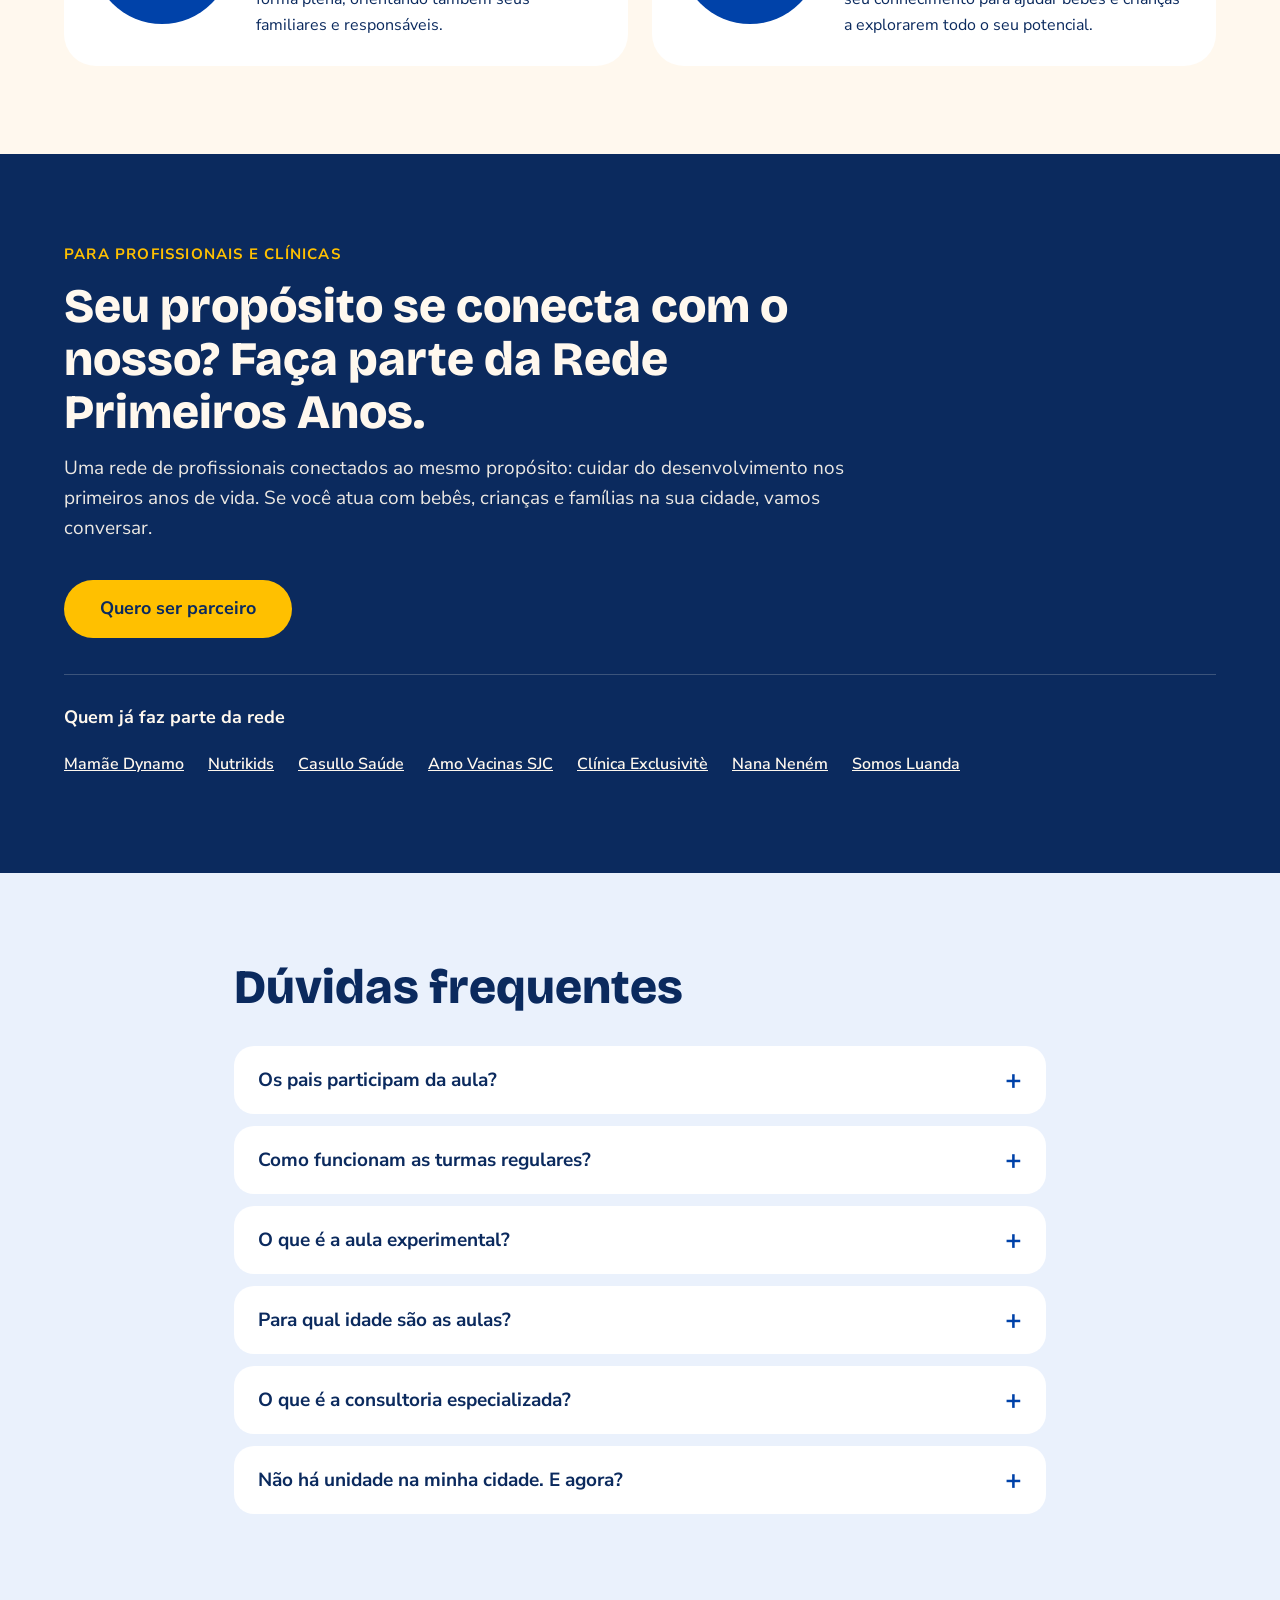
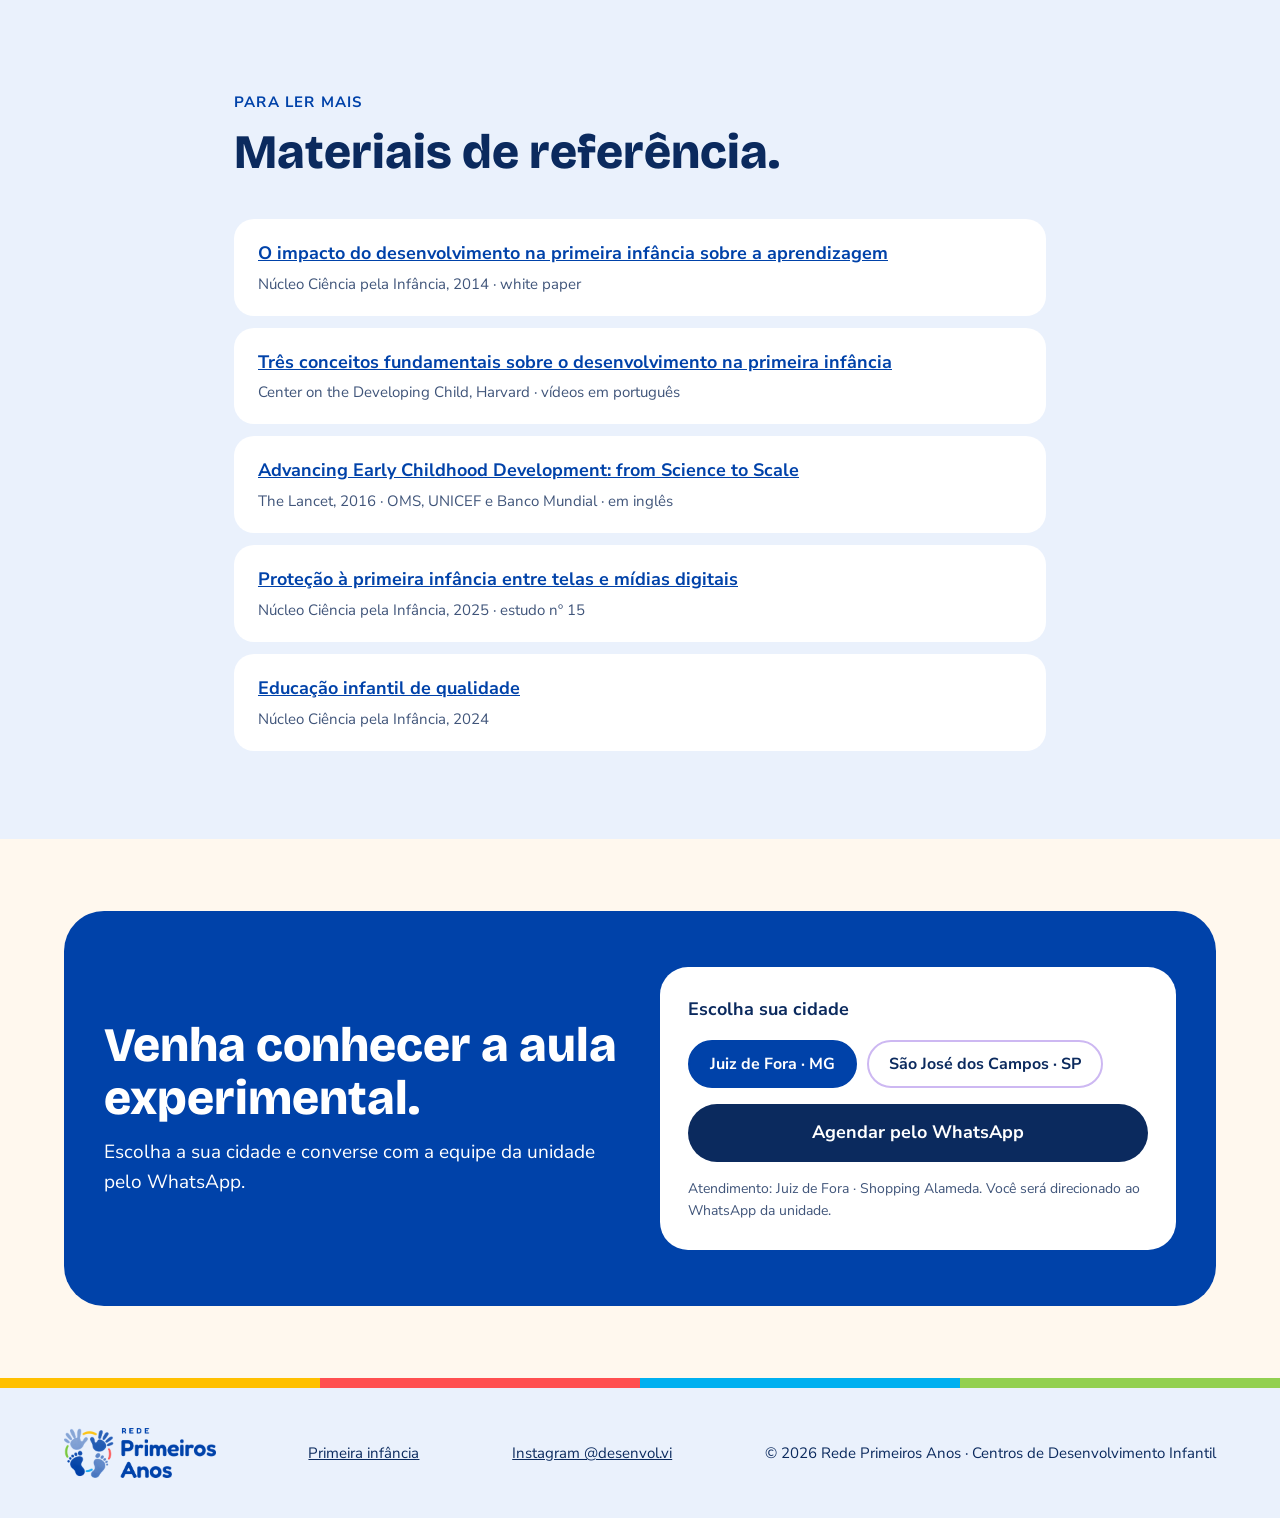
==== commit 3bd97fb7: "Abertura em vídeo (tela cheia que encolhe até a foto do topo), funciona também no celular Co-Authore" ====
--- a/index.html
+++ b/index.html
@@ -2,6 +2,7 @@
 <html lang="pt-BR">
 <head>
 <meta charset="utf-8">
+<script>(function(){try{if(window.matchMedia&&matchMedia("(prefers-reduced-motion: reduce)").matches)return;var d=document.documentElement;d.classList.add("intro-on","intro-lock")}catch(e){}})();</script>
 <meta name="viewport" content="width=device-width, initial-scale=1">
 <title>Rede Primeiros Anos — Centros de Desenvolvimento Infantil</title>
 <meta name="description" content="O que acontece nos primeiros 1.000 dias muda a vida inteira. Veja como estimular seu filho e como os profissionais da Rede Primeiros Anos podem ajudar, com turmas regulares para bebês e crianças junto com os pais.">
@@ -22,6 +23,15 @@
 </script>
 </head>
 <body>
+<div class="abertura" id="intro" role="dialog" aria-modal="true" aria-label="Vídeo de abertura">
+  <div class="intro-bg" aria-hidden="true" style="background-image:url(assets/video/intro-poster.jpg)"></div>
+  <div class="intro-clip" id="intro-clip"><video id="intro-video" class="intro-video" muted playsinline preload="auto" poster="assets/video/intro-poster.jpg" aria-hidden="true"></video></div>
+  <div class="intro-ctrl">
+    <button type="button" class="intro-btn" id="intro-som" aria-pressed="false" aria-label="Ativar o som do vídeo"><svg viewBox="0 0 24 24" width="22" height="22" fill="none" stroke="currentColor" stroke-width="2" stroke-linecap="round" stroke-linejoin="round" aria-hidden="true"><path d="M11 5 6 9H3v6h3l5 4V5z"/><path class="som-on" d="M15.5 8.5a5 5 0 0 1 0 7M18.5 5.5a9 9 0 0 1 0 13"/><path class="som-off" d="m16 9 5 6m0-6-5 6"/></svg></button>
+    <button type="button" class="intro-btn" id="intro-pular">Pular abertura <span aria-hidden="true">›</span></button>
+  </div>
+</div>
+<noscript><style>.abertura{display:none!important}html{overflow:auto!important}</style></noscript>
 <a class="skip" href="#conteudo">Pular para o conteúdo</a>
 
 <header class="site-header">
--- a/assets/css/style.css
+++ b/assets/css/style.css
@@ -458,3 +458,33 @@
 
 .sec-intro{font-size:18px;line-height:1.6;color:var(--muted);margin:0;max-width:680px}
 .pilar-foto{display:block;width:calc(100% + 56px);max-width:none;margin:-28px -28px 8px;aspect-ratio:16/10;object-fit:cover;border-radius:var(--radius) var(--radius) 0 0}
+
+/* ABERTURA EM VÍDEO: tela cheia -> encolhe até a foto do topo */
+.abertura{display:none;position:fixed;inset:0;z-index:9999;background:#000;overflow:hidden}
+.intro-on .abertura{display:block}
+html.intro-lock{overflow:hidden}
+.intro-bg{position:absolute;inset:-6%;background:center/cover no-repeat;filter:blur(26px) brightness(.65);transition:opacity .6s}
+.intro-clip{position:fixed;left:0;top:0;width:100vw;height:100vh;height:100dvh;overflow:hidden;box-sizing:border-box;border:0 solid rgba(255,255,255,.55);background:#000}
+.intro-video{display:block;width:100%;height:100%;object-fit:cover;object-position:50% 50%}
+@media (max-aspect-ratio:1/1){.intro-video{object-fit:contain}.intro-clip{background:transparent}}
+.intro-ctrl{position:absolute;right:16px;bottom:16px;display:flex;gap:10px;z-index:2;transition:opacity .3s}
+.intro-btn{display:inline-flex;align-items:center;gap:8px;min-height:44px;min-width:44px;justify-content:center;padding:0 18px;border:1px solid rgba(255,255,255,.55);border-radius:999px;background:rgba(0,0,0,.45);color:#fff;font:700 15px var(--font-body,inherit);cursor:pointer;backdrop-filter:blur(6px)}
+.intro-btn:hover,.intro-btn:focus-visible{background:rgba(255,255,255,.22)}
+#intro-som{padding:0}
+#intro-som .som-on{display:none}
+#intro-som[aria-pressed="true"] .som-on{display:inline}
+#intro-som[aria-pressed="true"] .som-off{display:none}
+.abertura.saindo{background:transparent;transition:background .9s ease}
+.abertura.saindo .intro-bg{opacity:0}
+.abertura.saindo .intro-ctrl{opacity:0;pointer-events:none}
+.intro-clip.fade{transition:transform .8s ease,opacity .8s ease;transform:scale(1.06);opacity:0}
+/* o site "monta" enquanto a abertura sai */
+@keyframes sTop{from{opacity:0;transform:translateY(-24px)}to{opacity:1;transform:none}}
+@keyframes sUp{from{opacity:0;transform:translateY(28px)}to{opacity:1;transform:none}}
+@keyframes sFade{from{opacity:0}to{opacity:1}}
+.site-entra .site-header,.site-entra .site-bar{animation:sTop .8s ease both .15s}
+.site-entra .ht-text>*{animation:sUp .8s cubic-bezier(.2,.7,.2,1) both}
+.site-entra .ht-text>*:nth-child(1){animation-delay:.3s}.site-entra .ht-text>*:nth-child(2){animation-delay:.42s}.site-entra .ht-text>*:nth-child(3){animation-delay:.54s}.site-entra .ht-text>*:nth-child(4){animation-delay:.66s}
+.site-entra .ht-art .pill{animation:sFade .7s ease both 1s}
+.site-entra .ht-wave{animation:sFade .8s ease both .5s}
+@media (prefers-reduced-motion:reduce){.abertura{display:none!important}}
